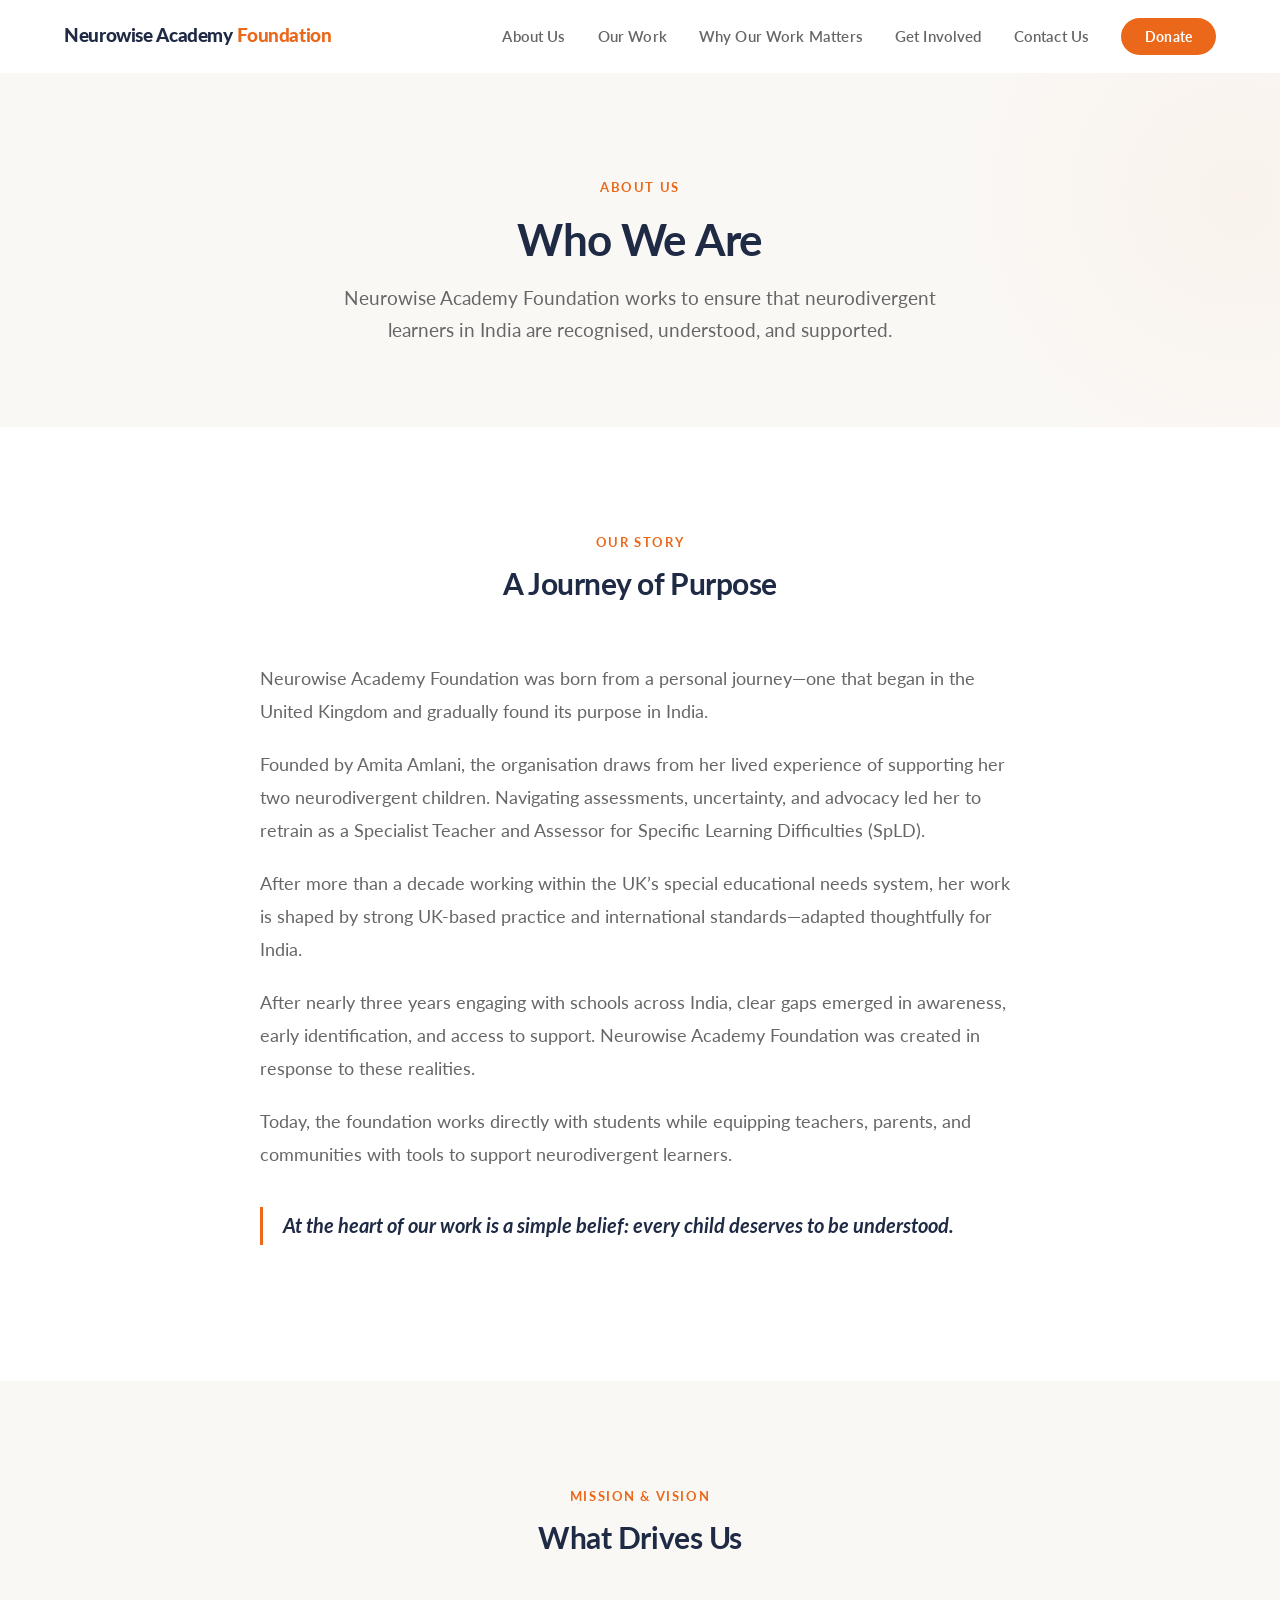
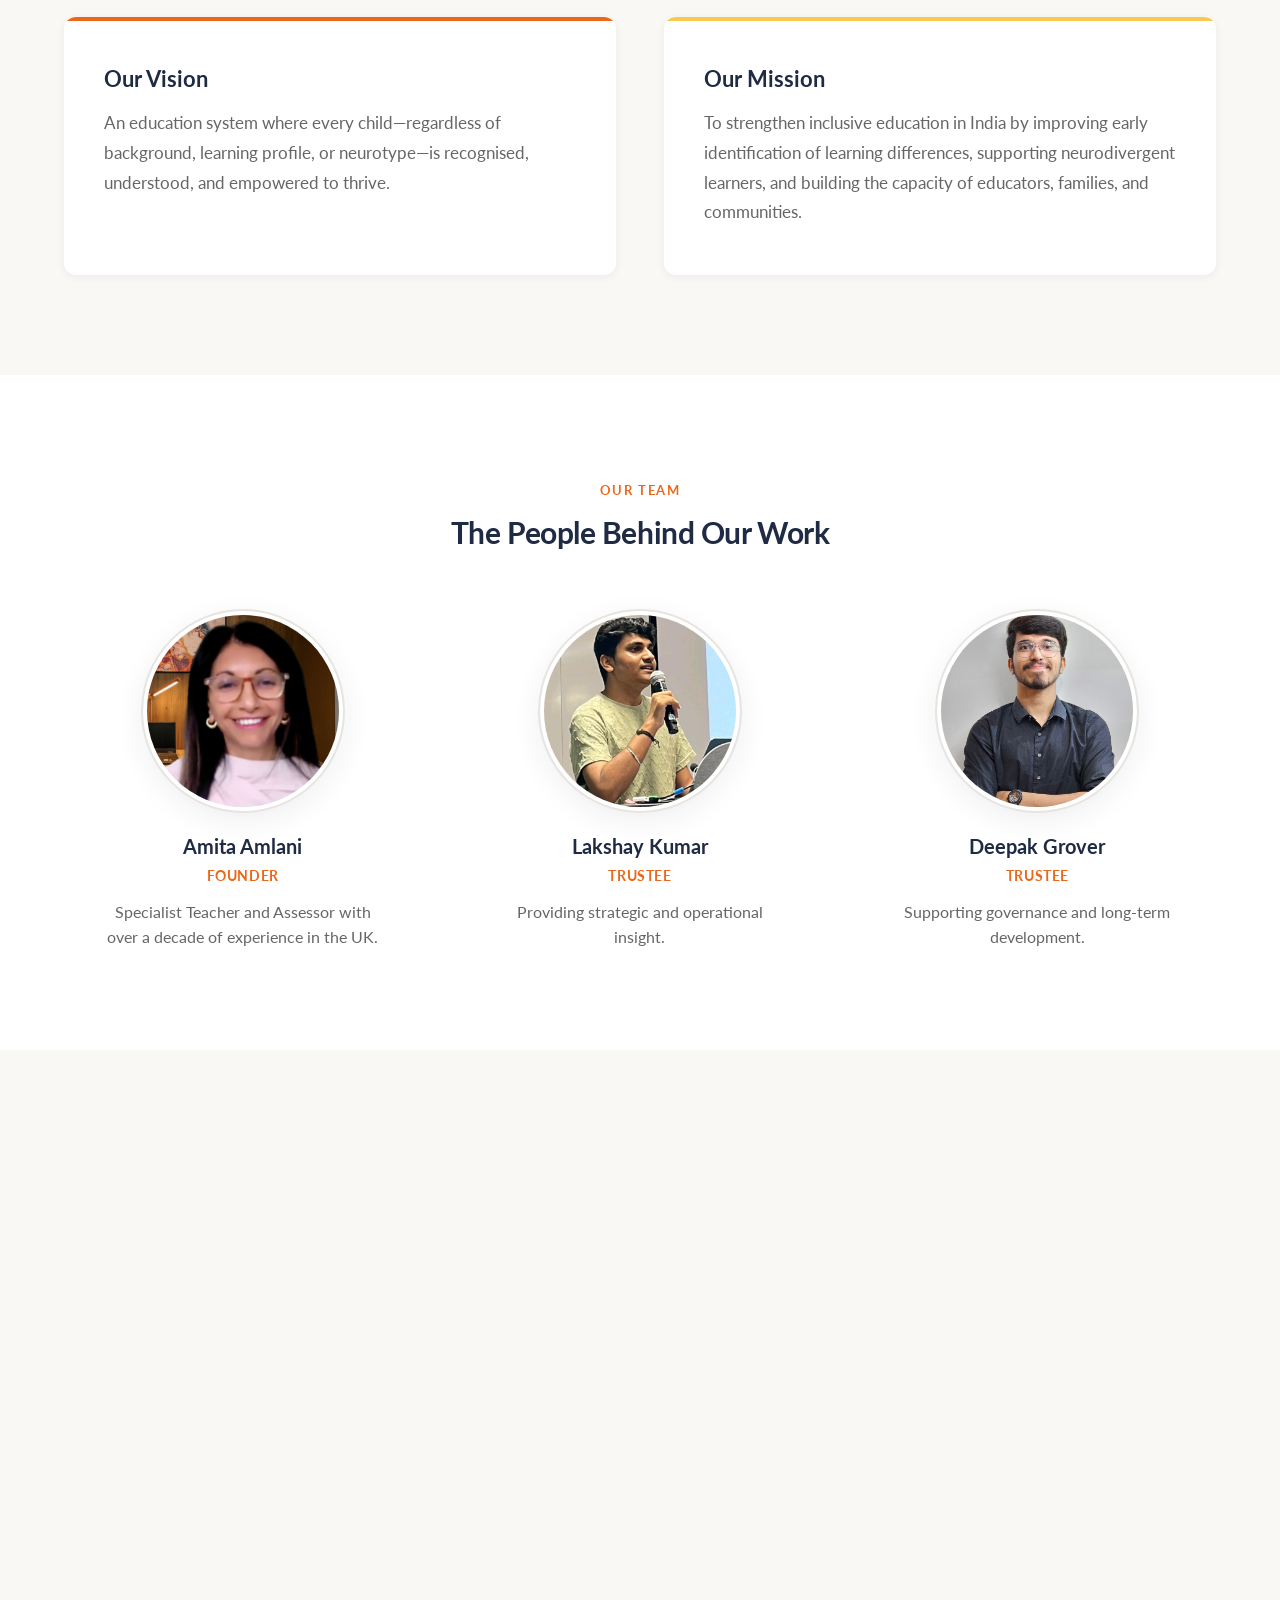
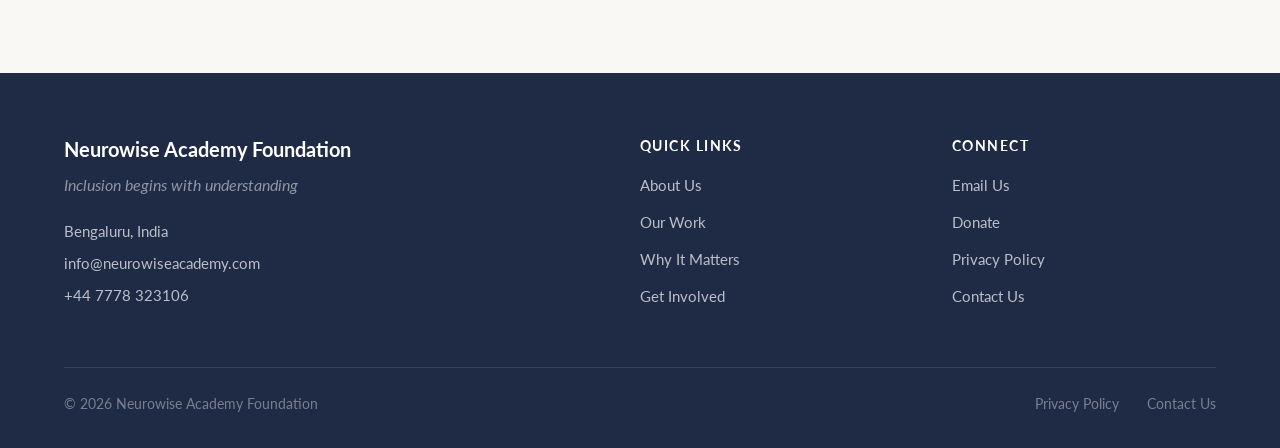
==== about.html @ 4b3bfa68 "Replace Next.js with plain HTML/CSS/JS website Complete rebuild with static HTML, responsive design," ====
<!DOCTYPE html>
<html lang="en">
<head>
  <meta charset="UTF-8">
  <meta name="viewport" content="width=device-width, initial-scale=1.0">
  <title>About Us — Neurowise Academy Foundation</title>
  <meta name="description" content="Learn about Neurowise Academy Foundation's story, mission, team, and governance. Supporting neurodivergent learners in India.">
  <link rel="preconnect" href="https://fonts.googleapis.com">
  <link rel="preconnect" href="https://fonts.gstatic.com" crossorigin>
  <link href="https://fonts.googleapis.com/css2?family=Lato:ital,wght@0,300;0,400;0,700;0,900;1,400&display=swap" rel="stylesheet">
  <link rel="stylesheet" href="styles.css">
</head>
<body>

  <!-- NAVIGATION -->
  <nav class="navbar">
    <div class="container">
      <a href="index.html" class="nav-logo">Neurowise Academy <span>Foundation</span></a>
      <ul class="nav-links">
        <li><a href="about.html">About Us</a></li>
        <li><a href="index.html#our-work">Our Work</a></li>
        <li><a href="index.html#why-matters">Why Our Work Matters</a></li>
        <li><a href="index.html#support">Get Involved</a></li>
        <li><a href="#footer">Contact Us</a></li>
        <li><a href="index.html#support" class="nav-donate">Donate</a></li>
      </ul>
      <button class="nav-toggle" aria-label="Toggle menu">
        <span></span>
        <span></span>
        <span></span>
      </button>
    </div>
  </nav>

  <!-- MOBILE MENU -->
  <div class="mobile-menu">
    <a href="about.html">About Us</a>
    <a href="index.html#our-work">Our Work</a>
    <a href="index.html#why-matters">Why Our Work Matters</a>
    <a href="index.html#support">Get Involved</a>
    <a href="#footer">Contact Us</a>
    <a href="index.html#support" class="nav-donate">Donate</a>
  </div>

  <!-- PAGE HERO -->
  <section class="page-hero">
    <div class="container">
      <span class="section-label">About Us</span>
      <h1>Who We Are</h1>
      <p>Neurowise Academy Foundation works to ensure that neurodivergent learners in India are recognised, understood, and supported.</p>
    </div>
  </section>

  <!-- OUR STORY -->
  <section class="our-story">
    <div class="container">
      <div class="section-header reveal">
        <span class="section-label">Our Story</span>
        <h2 class="section-title">A Journey of Purpose</h2>
      </div>
      <div class="story-content reveal">
        <p>Neurowise Academy Foundation was born from a personal journey&mdash;one that began in the United Kingdom and gradually found its purpose in India.</p>
        <p>Founded by Amita Amlani, the organisation draws from her lived experience of supporting her two neurodivergent children. Navigating assessments, uncertainty, and advocacy led her to retrain as a Specialist Teacher and Assessor for Specific Learning Difficulties (SpLD).</p>
        <p>After more than a decade working within the UK&rsquo;s special educational needs system, her work is shaped by strong UK-based practice and international standards&mdash;adapted thoughtfully for India.</p>
        <p>After nearly three years engaging with schools across India, clear gaps emerged in awareness, early identification, and access to support. Neurowise Academy Foundation was created in response to these realities.</p>
        <p>Today, the foundation works directly with students while equipping teachers, parents, and communities with tools to support neurodivergent learners.</p>
        <p class="story-highlight">At the heart of our work is a simple belief: every child deserves to be understood.</p>
      </div>
    </div>
  </section>

  <!-- MISSION & VISION -->
  <section class="mission-vision">
    <div class="container">
      <div class="section-header reveal">
        <span class="section-label">Mission &amp; Vision</span>
        <h2 class="section-title">What Drives Us</h2>
      </div>
      <div class="mv-grid">
        <div class="mv-card vision reveal">
          <h3>Our Vision</h3>
          <p>An education system where every child&mdash;regardless of background, learning profile, or neurotype&mdash;is recognised, understood, and empowered to thrive.</p>
        </div>
        <div class="mv-card mission reveal reveal-delay-1">
          <h3>Our Mission</h3>
          <p>To strengthen inclusive education in India by improving early identification of learning differences, supporting neurodivergent learners, and building the capacity of educators, families, and communities.</p>
        </div>
      </div>
    </div>
  </section>

  <!-- OUR TEAM -->
  <section class="team">
    <div class="container">
      <div class="section-header reveal">
        <span class="section-label">Our Team</span>
        <h2 class="section-title">The People Behind Our Work</h2>
      </div>
      <div class="team-grid">
        <div class="team-card reveal">
          <div class="team-photo">
            <img src="images/team-amita.jpg" alt="Amita Amlani">
          </div>
          <h3>Amita Amlani</h3>
          <div class="team-role">Founder</div>
          <p>Specialist Teacher and Assessor with over a decade of experience in the UK.</p>
        </div>
        <div class="team-card reveal reveal-delay-1">
          <div class="team-photo">
            <img src="images/team-lakshay.jpg" alt="Lakshay Kumar">
          </div>
          <h3>Lakshay Kumar</h3>
          <div class="team-role">Trustee</div>
          <p>Providing strategic and operational insight.</p>
        </div>
        <div class="team-card reveal reveal-delay-2">
          <div class="team-photo">
            <img src="images/team-deepak.jpg" alt="Deepak Grover">
          </div>
          <h3>Deepak Grover</h3>
          <div class="team-role">Trustee</div>
          <p>Supporting governance and long-term development.</p>
        </div>
      </div>
    </div>
  </section>

  <!-- GOVERNANCE -->
  <section class="governance">
    <div class="container">
      <div class="governance-content reveal">
        <span class="section-label">Governance</span>
        <h2 class="section-title">Transparency &amp; Accountability</h2>
        <p>Neurowise Academy Foundation is a registered charitable trust in Bengaluru, Karnataka, India. The foundation is governed by a board of trustees and is committed to transparency, accountability, and ethical practice.</p>
        <div class="compliance-list">
          <div class="compliance-tag">
            <svg xmlns="http://www.w3.org/2000/svg" fill="none" viewBox="0 0 24 24" stroke-width="2.5" stroke="currentColor"><path stroke-linecap="round" stroke-linejoin="round" d="M9 12.75L11.25 15 15 9.75M21 12a9 9 0 11-18 0 9 9 0 0118 0z"/></svg>
            DARPAN Registration
          </div>
          <div class="compliance-tag">
            <svg xmlns="http://www.w3.org/2000/svg" fill="none" viewBox="0 0 24 24" stroke-width="2.5" stroke="currentColor"><path stroke-linecap="round" stroke-linejoin="round" d="M9 12.75L11.25 15 15 9.75M21 12a9 9 0 11-18 0 9 9 0 0118 0z"/></svg>
            12A Certification
          </div>
          <div class="compliance-tag">
            <svg xmlns="http://www.w3.org/2000/svg" fill="none" viewBox="0 0 24 24" stroke-width="2.5" stroke="currentColor"><path stroke-linecap="round" stroke-linejoin="round" d="M9 12.75L11.25 15 15 9.75M21 12a9 9 0 11-18 0 9 9 0 0118 0z"/></svg>
            80G Certification
          </div>
          <div class="compliance-tag">
            <svg xmlns="http://www.w3.org/2000/svg" fill="none" viewBox="0 0 24 24" stroke-width="2.5" stroke="currentColor"><path stroke-linecap="round" stroke-linejoin="round" d="M9 12.75L11.25 15 15 9.75M21 12a9 9 0 11-18 0 9 9 0 0118 0z"/></svg>
            KYC with State Bank of India
          </div>
        </div>
        <p class="governance-note">Financial processes supported by SSB Limited.</p>
      </div>
    </div>
  </section>

  <!-- FOOTER -->
  <footer class="footer" id="footer">
    <div class="container">
      <div class="footer-grid">
        <div class="footer-brand">
          <h3>Neurowise Academy Foundation</h3>
          <p class="footer-tagline">Inclusion begins with understanding</p>
          <div class="footer-contact">
            <p>Bengaluru, India</p>
            <p><a href="mailto:info@neurowiseacademy.com">info@neurowiseacademy.com</a></p>
            <p><a href="tel:+447778323106">+44 7778 323106</a></p>
          </div>
        </div>
        <div>
          <h4 class="footer-heading">Quick Links</h4>
          <ul class="footer-links">
            <li><a href="about.html">About Us</a></li>
            <li><a href="index.html#our-work">Our Work</a></li>
            <li><a href="index.html#why-matters">Why It Matters</a></li>
            <li><a href="index.html#support">Get Involved</a></li>
          </ul>
        </div>
        <div>
          <h4 class="footer-heading">Connect</h4>
          <ul class="footer-links">
            <li><a href="mailto:info@neurowiseacademy.com">Email Us</a></li>
            <li><a href="index.html#support">Donate</a></li>
            <li><a href="#">Privacy Policy</a></li>
            <li><a href="#footer">Contact Us</a></li>
          </ul>
        </div>
      </div>
      <div class="footer-bottom">
        <span>&copy; 2026 Neurowise Academy Foundation</span>
        <div class="footer-legal">
          <a href="#">Privacy Policy</a>
          <a href="#footer">Contact Us</a>
        </div>
      </div>
    </div>
  </footer>

  <script src="script.js"></script>
</body>
</html>
---- styles.css ----
/* ===== RESET & BASE ===== */
*, *::before, *::after {
  margin: 0;
  padding: 0;
  box-sizing: border-box;
}

:root {
  --orange: #eb681a;
  --orange-hover: #d45a10;
  --gold: #f7c94e;
  --navy: #1f2a44;
  --text: #333333;
  --text-light: #666666;
  --bg: #ffffff;
  --bg-warm: #faf8f5;
  --bg-navy: #1f2a44;
  --border: #e8e4df;
  --shadow-sm: 0 2px 8px rgba(31, 42, 68, 0.06);
  --shadow-md: 0 8px 30px rgba(31, 42, 68, 0.08);
  --shadow-lg: 0 20px 60px rgba(31, 42, 68, 0.1);
  --radius: 12px;
  --radius-sm: 8px;
  --transition: 0.3s cubic-bezier(0.4, 0, 0.2, 1);
}

html {
  scroll-behavior: smooth;
  font-size: 17px;
}

body {
  font-family: 'Lato', sans-serif;
  color: var(--text);
  background: var(--bg);
  line-height: 1.7;
  overflow-x: hidden;
  -webkit-font-smoothing: antialiased;
}

img {
  max-width: 100%;
  height: auto;
  display: block;
}

a {
  color: inherit;
  text-decoration: none;
}

h1, h2, h3, h4 {
  line-height: 1.25;
  font-weight: 700;
  color: var(--navy);
}

h1 { font-size: 2.6rem; letter-spacing: -0.02em; }
h2 { font-size: 1.76rem; letter-spacing: -0.015em; }
h3 { font-size: 1.24rem; }

.container {
  max-width: 1200px;
  margin: 0 auto;
  padding: 0 24px;
}

/* ===== REVEAL ANIMATIONS ===== */
.reveal {
  opacity: 0;
  transform: translateY(32px);
  transition: opacity 0.7s cubic-bezier(0.4, 0, 0.2, 1), transform 0.7s cubic-bezier(0.4, 0, 0.2, 1);
}

.reveal.visible {
  opacity: 1;
  transform: translateY(0);
}

.reveal-delay-1 { transition-delay: 0.1s; }
.reveal-delay-2 { transition-delay: 0.2s; }
.reveal-delay-3 { transition-delay: 0.3s; }

/* ===== NAVIGATION ===== */
.navbar {
  position: fixed;
  top: 0;
  left: 0;
  right: 0;
  z-index: 1000;
  background: rgba(255, 255, 255, 0.95);
  backdrop-filter: blur(12px);
  -webkit-backdrop-filter: blur(12px);
  border-bottom: 1px solid transparent;
  transition: border-color var(--transition), box-shadow var(--transition);
}

.navbar.scrolled {
  border-bottom-color: var(--border);
  box-shadow: var(--shadow-sm);
}

.navbar .container {
  display: flex;
  align-items: center;
  justify-content: space-between;
  height: 72px;
}

.nav-logo {
  font-size: 1.1rem;
  font-weight: 900;
  color: var(--navy);
  letter-spacing: -0.02em;
  white-space: nowrap;
}

.nav-logo span {
  color: var(--orange);
}

.nav-links {
  display: flex;
  align-items: center;
  gap: 32px;
  list-style: none;
}

.nav-links a {
  font-size: 0.88rem;
  font-weight: 600;
  color: var(--text-light);
  transition: color var(--transition);
  position: relative;
  letter-spacing: 0.01em;
}

.nav-links a::after {
  content: '';
  position: absolute;
  bottom: -4px;
  left: 0;
  width: 0;
  height: 2px;
  background: var(--orange);
  transition: width var(--transition);
}

.nav-links a:hover {
  color: var(--navy);
}

.nav-links a:hover::after {
  width: 100%;
}

.nav-donate {
  background: var(--orange);
  color: #fff !important;
  padding: 10px 24px;
  border-radius: 50px;
  font-weight: 700 !important;
  font-size: 0.85rem !important;
  letter-spacing: 0.03em;
  transition: background var(--transition), transform var(--transition) !important;
}

.nav-donate:hover {
  background: var(--orange-hover);
  transform: translateY(-1px);
  color: #fff !important;
}

.nav-donate::after {
  display: none !important;
}

/* Mobile menu button */
.nav-toggle {
  display: none;
  background: none;
  border: none;
  cursor: pointer;
  padding: 8px;
  flex-direction: column;
  gap: 5px;
}

.nav-toggle span {
  display: block;
  width: 24px;
  height: 2px;
  background: var(--navy);
  border-radius: 2px;
  transition: transform var(--transition), opacity var(--transition);
}

.nav-toggle.active span:nth-child(1) {
  transform: rotate(45deg) translate(5px, 5px);
}

.nav-toggle.active span:nth-child(2) {
  opacity: 0;
}

.nav-toggle.active span:nth-child(3) {
  transform: rotate(-45deg) translate(5px, -5px);
}

/* ===== HERO SECTION ===== */
.hero {
  position: relative;
  height: 92vh;
  min-height: 560px;
  max-height: 900px;
  display: flex;
  align-items: center;
  overflow: hidden;
  margin-top: 72px;
}

.hero-bg {
  position: absolute;
  inset: 0;
  z-index: 0;
}

.hero-bg img {
  width: 100%;
  height: 100%;
  object-fit: cover;
}

.hero-overlay {
  position: absolute;
  inset: 0;
  background: linear-gradient(
    135deg,
    rgba(31, 42, 68, 0.72) 0%,
    rgba(31, 42, 68, 0.45) 50%,
    rgba(31, 42, 68, 0.25) 100%
  );
  z-index: 1;
}

.hero-content {
  position: relative;
  z-index: 2;
  max-width: 680px;
  padding-left: 24px;
}

.hero-content h1 {
  color: #fff;
  font-size: 3.2rem;
  line-height: 1.12;
  margin-bottom: 20px;
  letter-spacing: -0.03em;
}

.hero-content p {
  color: rgba(255, 255, 255, 0.9);
  font-size: 1.18rem;
  line-height: 1.65;
  max-width: 540px;
  margin-bottom: 32px;
}

.hero-cta {
  display: inline-flex;
  align-items: center;
  gap: 8px;
  background: var(--orange);
  color: #fff;
  padding: 14px 32px;
  border-radius: 50px;
  font-weight: 700;
  font-size: 0.95rem;
  letter-spacing: 0.02em;
  transition: background var(--transition), transform var(--transition);
}

.hero-cta:hover {
  background: var(--orange-hover);
  transform: translateY(-2px);
}

.hero-cta svg {
  width: 18px;
  height: 18px;
  transition: transform var(--transition);
}

.hero-cta:hover svg {
  transform: translateX(3px);
}

/* ===== PAGE HERO (About etc.) ===== */
.page-hero {
  margin-top: 72px;
  padding: 100px 0 80px;
  background: var(--bg-warm);
  text-align: center;
  position: relative;
  overflow: hidden;
}

.page-hero::before {
  content: '';
  position: absolute;
  top: -50%;
  right: -20%;
  width: 600px;
  height: 600px;
  border-radius: 50%;
  background: radial-gradient(circle, rgba(235, 104, 26, 0.04) 0%, transparent 70%);
  pointer-events: none;
}

.page-hero h1 {
  margin-bottom: 16px;
}

.page-hero p {
  max-width: 640px;
  margin: 0 auto;
  color: var(--text-light);
  font-size: 1.12rem;
  line-height: 1.7;
}

/* ===== SECTION STYLES ===== */
section {
  padding: 100px 0;
}

.section-label {
  display: inline-block;
  font-size: 0.78rem;
  font-weight: 700;
  letter-spacing: 0.12em;
  text-transform: uppercase;
  color: var(--orange);
  margin-bottom: 12px;
}

.section-title {
  margin-bottom: 20px;
}

.section-text {
  color: var(--text-light);
  font-size: 1.05rem;
  line-height: 1.8;
  max-width: 680px;
}

.section-text.centered {
  margin: 0 auto;
  text-align: center;
}

.section-header {
  text-align: center;
  margin-bottom: 60px;
}

/* ===== INTRO SECTION ===== */
.intro {
  background: var(--bg);
}

.intro .container {
  max-width: 800px;
  text-align: center;
}

.intro .section-text {
  max-width: 800px;
  margin: 0 auto;
  font-size: 1.08rem;
}

/* Decorative line */
.intro-line {
  width: 48px;
  height: 3px;
  background: var(--orange);
  border-radius: 2px;
  margin: 0 auto 32px;
}

/* ===== IMPACT STATS ===== */
.impact {
  background: var(--navy);
  padding: 80px 0;
  position: relative;
  overflow: hidden;
}

.impact::before {
  content: '';
  position: absolute;
  top: 0;
  left: 0;
  right: 0;
  bottom: 0;
  background: radial-gradient(ellipse at 20% 50%, rgba(235, 104, 26, 0.08) 0%, transparent 60%),
              radial-gradient(ellipse at 80% 50%, rgba(247, 201, 78, 0.06) 0%, transparent 60%);
  pointer-events: none;
}

.impact-grid {
  display: grid;
  grid-template-columns: repeat(3, 1fr);
  gap: 48px;
  text-align: center;
  position: relative;
  z-index: 1;
}

.impact-stat {
  padding: 20px;
}

.impact-number {
  font-size: 3.2rem;
  font-weight: 900;
  color: #fff;
  letter-spacing: -0.03em;
  margin-bottom: 8px;
  line-height: 1;
}

.impact-number .counter-suffix {
  color: var(--gold);
}

.impact-label {
  font-size: 0.95rem;
  color: rgba(255, 255, 255, 0.7);
  font-weight: 400;
  letter-spacing: 0.02em;
}

/* ===== ABOUT SECTION (split) ===== */
.about-split {
  background: var(--bg-warm);
}

.about-grid {
  display: grid;
  grid-template-columns: 1fr 1fr;
  gap: 64px;
  align-items: center;
}

.about-image {
  border-radius: var(--radius);
  overflow: hidden;
  box-shadow: var(--shadow-lg);
  position: relative;
}

.about-image img {
  width: 100%;
  height: 100%;
  object-fit: cover;
  aspect-ratio: 4/3;
}

.about-image::after {
  content: '';
  position: absolute;
  bottom: -8px;
  right: -8px;
  width: 100%;
  height: 100%;
  border: 2px solid var(--orange);
  border-radius: var(--radius);
  z-index: -1;
  opacity: 0.3;
}

.about-text .section-text {
  margin-bottom: 28px;
}

.btn-secondary {
  display: inline-flex;
  align-items: center;
  gap: 8px;
  color: var(--orange);
  font-weight: 700;
  font-size: 0.95rem;
  transition: gap var(--transition);
}

.btn-secondary:hover {
  gap: 12px;
}

.btn-secondary svg {
  width: 18px;
  height: 18px;
}

/* ===== OUR WORK CARDS ===== */
.our-work {
  background: var(--bg);
}

.work-grid {
  display: grid;
  grid-template-columns: repeat(3, 1fr);
  gap: 32px;
}

.work-card {
  border-radius: var(--radius);
  overflow: hidden;
  background: var(--bg);
  box-shadow: var(--shadow-sm);
  transition: transform var(--transition), box-shadow var(--transition);
}

.work-card:hover {
  transform: translateY(-6px);
  box-shadow: var(--shadow-lg);
}

.work-card-image {
  height: 240px;
  overflow: hidden;
}

.work-card-image img {
  width: 100%;
  height: 100%;
  object-fit: cover;
  transition: transform 0.5s cubic-bezier(0.4, 0, 0.2, 1);
}

.work-card:hover .work-card-image img {
  transform: scale(1.05);
}

.work-card-body {
  padding: 28px 24px;
}

.work-card-body h3 {
  margin-bottom: 10px;
  font-size: 1.15rem;
}

.work-card-body p {
  color: var(--text-light);
  font-size: 0.95rem;
  line-height: 1.65;
}

/* ===== WHY OUR WORK MATTERS ===== */
.why-matters {
  position: relative;
  overflow: hidden;
  padding: 0;
}

.why-matters-inner {
  display: grid;
  grid-template-columns: 1fr 1fr;
  min-height: 520px;
}

.why-matters-image {
  position: relative;
  overflow: hidden;
}

.why-matters-image img {
  width: 100%;
  height: 100%;
  object-fit: cover;
}

.why-matters-content {
  display: flex;
  flex-direction: column;
  justify-content: center;
  padding: 80px 64px;
  background: var(--bg-warm);
}

.why-matters-content .section-text {
  margin-bottom: 28px;
}

/* ===== COLLABORATORS ===== */
.collaborators {
  background: var(--bg);
  padding: 80px 0;
}

.collab-grid {
  display: flex;
  align-items: center;
  justify-content: center;
  gap: 48px;
  flex-wrap: wrap;
}

.collab-item {
  padding: 20px 36px;
  background: var(--bg-warm);
  border-radius: var(--radius-sm);
  border: 1px solid var(--border);
  font-size: 1rem;
  font-weight: 700;
  color: var(--navy);
  letter-spacing: -0.01em;
  transition: border-color var(--transition), box-shadow var(--transition);
}

.collab-item:hover {
  border-color: var(--orange);
  box-shadow: var(--shadow-sm);
}

/* ===== SUPPORT / DONATE ===== */
.support {
  background: var(--bg-warm);
  position: relative;
  overflow: hidden;
}

.support-grid {
  display: grid;
  grid-template-columns: 1fr 1fr;
  gap: 64px;
  align-items: center;
}

.support-image {
  border-radius: var(--radius);
  overflow: hidden;
  box-shadow: var(--shadow-lg);
}

.support-image img {
  width: 100%;
  aspect-ratio: 3/4;
  object-fit: cover;
}

.support-content h2 {
  margin-bottom: 8px;
}

.support-intro {
  color: var(--text-light);
  font-size: 1.08rem;
  margin-bottom: 32px;
  line-height: 1.7;
}

.donation-tiers {
  display: flex;
  flex-direction: column;
  gap: 12px;
  margin-bottom: 32px;
}

.tier {
  display: flex;
  align-items: center;
  justify-content: space-between;
  padding: 16px 20px;
  background: var(--bg);
  border-radius: var(--radius-sm);
  border: 1px solid var(--border);
  transition: border-color var(--transition), transform var(--transition);
}

.tier:hover {
  border-color: var(--orange);
  transform: translateX(4px);
}

.tier-amount {
  font-weight: 900;
  color: var(--navy);
  font-size: 1.05rem;
}

.tier-desc {
  color: var(--text-light);
  font-size: 0.9rem;
}

.support-tagline {
  font-style: italic;
  color: var(--text-light);
  margin-bottom: 28px;
  font-size: 1.02rem;
}

.btn-donate {
  display: inline-flex;
  align-items: center;
  gap: 8px;
  background: var(--orange);
  color: #fff;
  padding: 16px 40px;
  border-radius: 50px;
  font-weight: 700;
  font-size: 1rem;
  letter-spacing: 0.02em;
  border: none;
  cursor: pointer;
  transition: background var(--transition), transform var(--transition), box-shadow var(--transition);
}

.btn-donate:hover {
  background: var(--orange-hover);
  transform: translateY(-2px);
  box-shadow: 0 8px 24px rgba(235, 104, 26, 0.3);
}

/* ===== FOOTER ===== */
.footer {
  background: var(--navy);
  padding: 64px 0 32px;
  color: rgba(255, 255, 255, 0.7);
}

.footer-grid {
  display: grid;
  grid-template-columns: 2fr 1fr 1fr;
  gap: 48px;
  margin-bottom: 48px;
}

.footer-brand h3 {
  color: #fff;
  font-size: 1.2rem;
  margin-bottom: 8px;
}

.footer-tagline {
  font-style: italic;
  font-size: 0.95rem;
  margin-bottom: 20px;
  color: rgba(255, 255, 255, 0.5);
}

.footer-contact p {
  font-size: 0.9rem;
  margin-bottom: 6px;
}

.footer-contact a {
  transition: color var(--transition);
}

.footer-contact a:hover {
  color: var(--gold);
}

.footer-heading {
  color: #fff;
  font-size: 0.85rem;
  font-weight: 700;
  text-transform: uppercase;
  letter-spacing: 0.1em;
  margin-bottom: 16px;
}

.footer-links {
  list-style: none;
}

.footer-links li {
  margin-bottom: 8px;
}

.footer-links a {
  font-size: 0.9rem;
  transition: color var(--transition);
}

.footer-links a:hover {
  color: var(--gold);
}

.footer-bottom {
  border-top: 1px solid rgba(255, 255, 255, 0.1);
  padding-top: 24px;
  display: flex;
  justify-content: space-between;
  align-items: center;
  font-size: 0.82rem;
  color: rgba(255, 255, 255, 0.4);
}

.footer-legal a {
  margin-left: 24px;
  transition: color var(--transition);
}

.footer-legal a:hover {
  color: var(--gold);
}

/* ===== ABOUT PAGE: OUR STORY ===== */
.our-story {
  background: var(--bg);
}

.story-content {
  max-width: 760px;
  margin: 0 auto;
}

.story-content p {
  color: var(--text-light);
  font-size: 1.05rem;
  line-height: 1.85;
  margin-bottom: 20px;
}

.story-content .story-highlight {
  font-size: 1.18rem;
  font-weight: 700;
  color: var(--navy);
  font-style: italic;
  border-left: 3px solid var(--orange);
  padding-left: 20px;
  margin: 36px 0;
}

/* ===== MISSION & VISION ===== */
.mission-vision {
  background: var(--bg-warm);
}

.mv-grid {
  display: grid;
  grid-template-columns: 1fr 1fr;
  gap: 48px;
}

.mv-card {
  padding: 48px 40px;
  background: var(--bg);
  border-radius: var(--radius);
  box-shadow: var(--shadow-sm);
  position: relative;
  overflow: hidden;
}

.mv-card::before {
  content: '';
  position: absolute;
  top: 0;
  left: 0;
  right: 0;
  height: 4px;
}

.mv-card.vision::before {
  background: var(--orange);
}

.mv-card.mission::before {
  background: var(--gold);
}

.mv-card h3 {
  margin-bottom: 16px;
  font-size: 1.3rem;
}

.mv-card p {
  color: var(--text-light);
  font-size: 1rem;
  line-height: 1.75;
}

/* ===== TEAM ===== */
.team {
  background: var(--bg);
}

.team-grid {
  display: grid;
  grid-template-columns: repeat(3, 1fr);
  gap: 40px;
}

.team-card {
  text-align: center;
}

.team-photo {
  width: 200px;
  height: 200px;
  border-radius: 50%;
  overflow: hidden;
  margin: 0 auto 24px;
  box-shadow: var(--shadow-md);
  border: 4px solid var(--bg);
  outline: 2px solid var(--border);
  transition: outline-color var(--transition);
}

.team-card:hover .team-photo {
  outline-color: var(--orange);
}

.team-photo img {
  width: 100%;
  height: 100%;
  object-fit: cover;
}

.team-card h3 {
  margin-bottom: 4px;
  font-size: 1.15rem;
}

.team-role {
  color: var(--orange);
  font-weight: 700;
  font-size: 0.85rem;
  letter-spacing: 0.04em;
  text-transform: uppercase;
  margin-bottom: 12px;
}

.team-card p:last-child {
  color: var(--text-light);
  font-size: 0.92rem;
  max-width: 280px;
  margin: 0 auto;
  line-height: 1.6;
}

/* ===== GOVERNANCE ===== */
.governance {
  background: var(--bg-warm);
}

.governance-content {
  max-width: 760px;
  margin: 0 auto;
  text-align: center;
}

.governance-content > p {
  color: var(--text-light);
  font-size: 1.05rem;
  line-height: 1.8;
  margin-bottom: 32px;
}

.compliance-list {
  display: flex;
  flex-wrap: wrap;
  justify-content: center;
  gap: 16px;
  margin-bottom: 24px;
}

.compliance-tag {
  display: inline-flex;
  align-items: center;
  gap: 6px;
  padding: 10px 20px;
  background: var(--bg);
  border-radius: 50px;
  font-size: 0.88rem;
  font-weight: 600;
  color: var(--navy);
  border: 1px solid var(--border);
}

.compliance-tag svg {
  width: 16px;
  height: 16px;
  color: var(--orange);
}

.governance-note {
  color: var(--text-light);
  font-size: 0.92rem;
  font-style: italic;
}

/* ===== MOBILE NAV OVERLAY ===== */
.mobile-menu {
  display: none;
  position: fixed;
  inset: 0;
  top: 72px;
  background: rgba(255, 255, 255, 0.98);
  backdrop-filter: blur(16px);
  -webkit-backdrop-filter: blur(16px);
  z-index: 999;
  flex-direction: column;
  align-items: center;
  justify-content: center;
  gap: 28px;
  opacity: 0;
  pointer-events: none;
  transition: opacity 0.3s ease;
}

.mobile-menu.open {
  opacity: 1;
  pointer-events: all;
}

.mobile-menu a {
  font-size: 1.2rem;
  font-weight: 600;
  color: var(--navy);
  transition: color var(--transition);
}

.mobile-menu a:hover {
  color: var(--orange);
}

.mobile-menu .nav-donate {
  margin-top: 8px;
  padding: 14px 36px;
  font-size: 1rem !important;
}

/* ===== RESPONSIVE ===== */

/* Tablet */
@media (max-width: 1024px) {
  h1 { font-size: 2.2rem; }
  h2 { font-size: 1.5rem; }

  section { padding: 80px 0; }

  .nav-links { gap: 20px; }
  .nav-links a { font-size: 0.82rem; }

  .hero-content h1 { font-size: 2.6rem; }

  .about-grid,
  .support-grid {
    gap: 40px;
  }

  .work-grid {
    gap: 24px;
  }

  .work-card-image { height: 200px; }

  .why-matters-content { padding: 60px 40px; }

  .footer-grid { gap: 32px; }

  .mv-grid { gap: 32px; }
  .mv-card { padding: 36px 28px; }

  .team-photo { width: 170px; height: 170px; }
}

/* Tablet small */
@media (max-width: 880px) {
  .nav-links { display: none; }
  .nav-toggle { display: flex; }
  .mobile-menu { display: flex; }

  .hero { height: 75vh; min-height: 480px; }
  .hero-content h1 { font-size: 2.2rem; }
  .hero-content p { font-size: 1.05rem; }

  .about-grid {
    grid-template-columns: 1fr;
    gap: 32px;
  }

  .about-image { max-width: 500px; }

  .work-grid {
    grid-template-columns: 1fr 1fr;
  }

  .why-matters-inner {
    grid-template-columns: 1fr;
  }

  .why-matters-image { max-height: 360px; }
  .why-matters-content { padding: 48px 24px; }

  .support-grid {
    grid-template-columns: 1fr;
    gap: 40px;
  }

  .support-image { max-width: 400px; order: -1; }

  .footer-grid {
    grid-template-columns: 1fr 1fr;
  }

  .mv-grid {
    grid-template-columns: 1fr;
  }

  .team-grid {
    grid-template-columns: repeat(3, 1fr);
    gap: 24px;
  }
}

/* Mobile */
@media (max-width: 600px) {
  html { font-size: 16px; }

  h1 { font-size: 1.85rem; }
  h2 { font-size: 1.35rem; }
  h3 { font-size: 1.1rem; }

  section { padding: 60px 0; }

  .container { padding: 0 16px; }

  .navbar .container { height: 60px; }
  .hero { margin-top: 60px; height: 70vh; min-height: 420px; }
  .page-hero { margin-top: 60px; padding: 72px 0 56px; }
  .mobile-menu { top: 60px; }

  .nav-logo { font-size: 0.95rem; }

  .hero-content h1 { font-size: 1.9rem; }
  .hero-content p { font-size: 0.98rem; }

  .impact { padding: 60px 0; }
  .impact-grid {
    grid-template-columns: 1fr;
    gap: 32px;
  }

  .impact-number { font-size: 2.6rem; }

  .work-grid {
    grid-template-columns: 1fr;
    max-width: 440px;
    margin: 0 auto;
  }

  .collab-grid {
    flex-direction: column;
    gap: 16px;
  }

  .collab-item { width: 100%; text-align: center; }

  .tier {
    flex-direction: column;
    align-items: flex-start;
    gap: 4px;
  }

  .footer-grid {
    grid-template-columns: 1fr;
    gap: 32px;
  }

  .footer-bottom {
    flex-direction: column;
    gap: 12px;
    text-align: center;
  }

  .footer-legal a { margin-left: 0; margin-right: 16px; }

  .team-grid {
    grid-template-columns: 1fr;
    gap: 40px;
  }

  .team-photo { width: 160px; height: 160px; }

  .compliance-list {
    flex-direction: column;
    align-items: center;
  }

  .page-hero h1 { font-size: 1.8rem; }
}
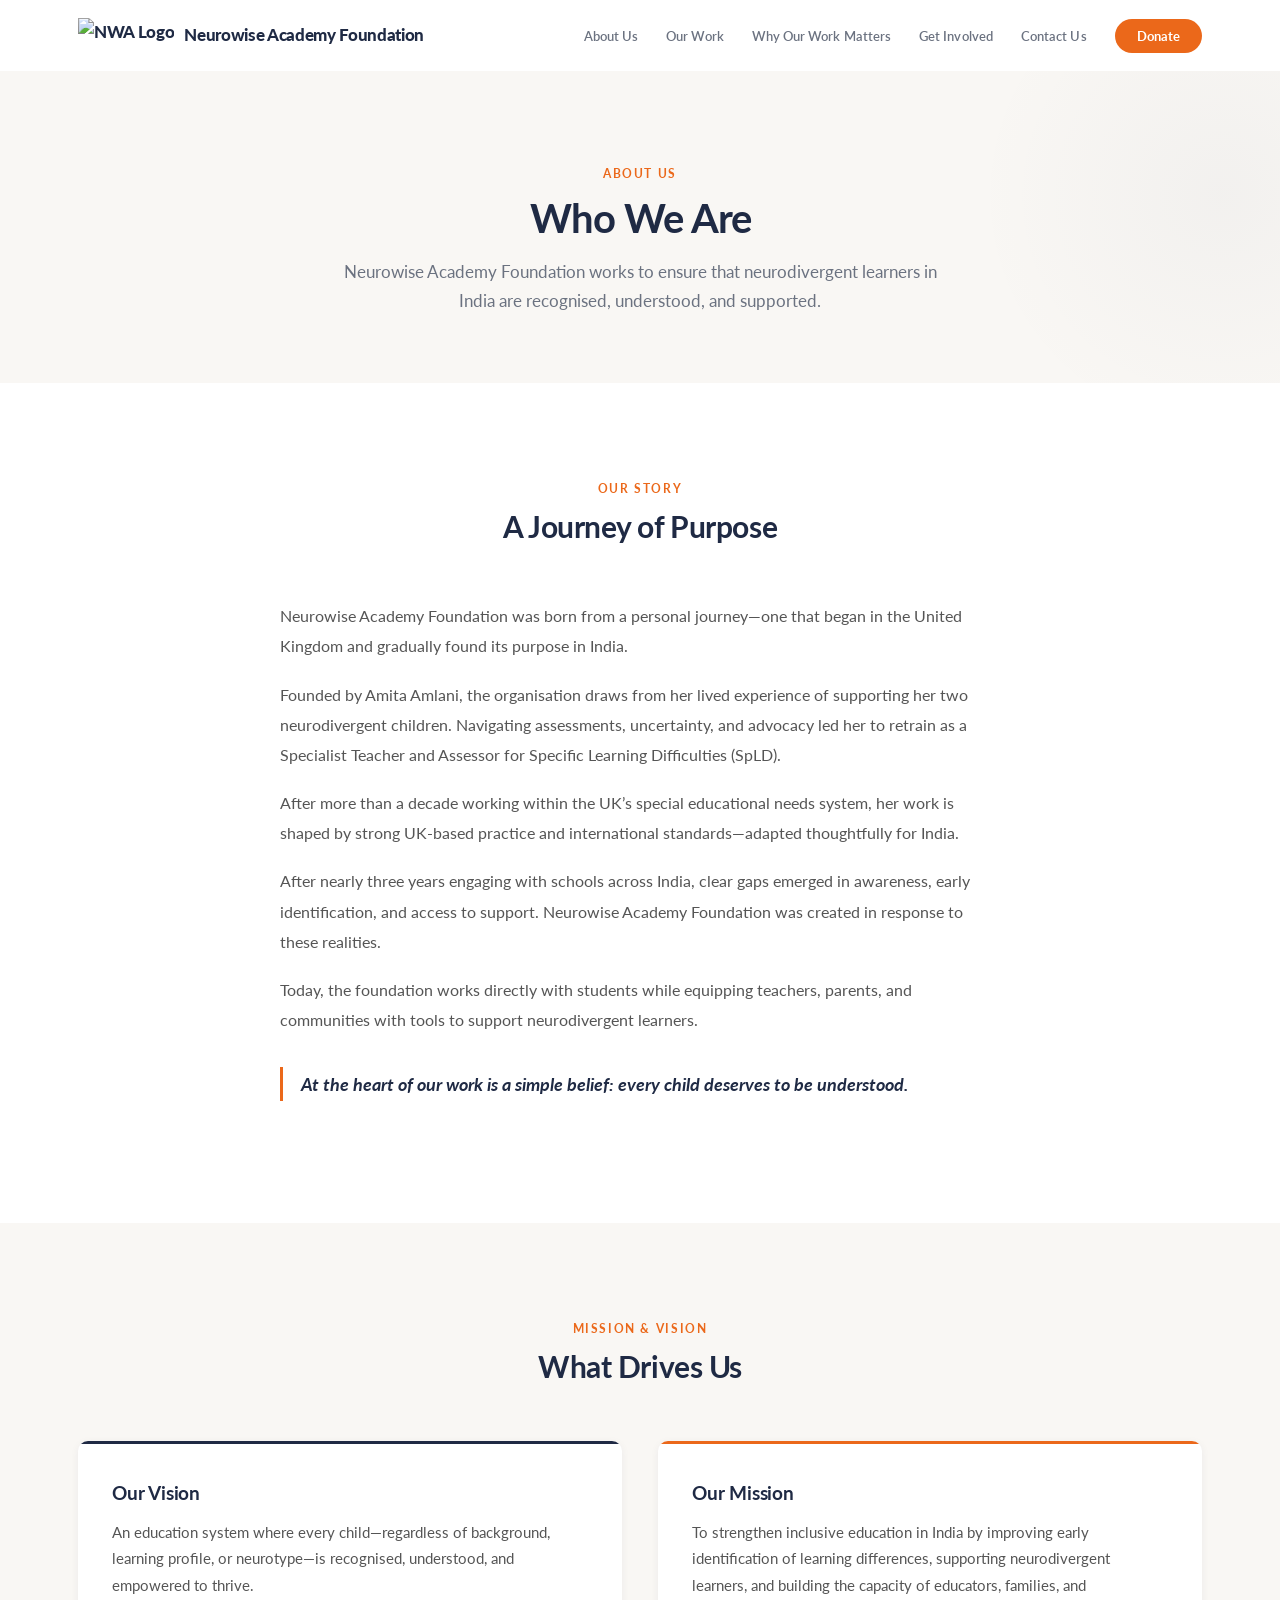
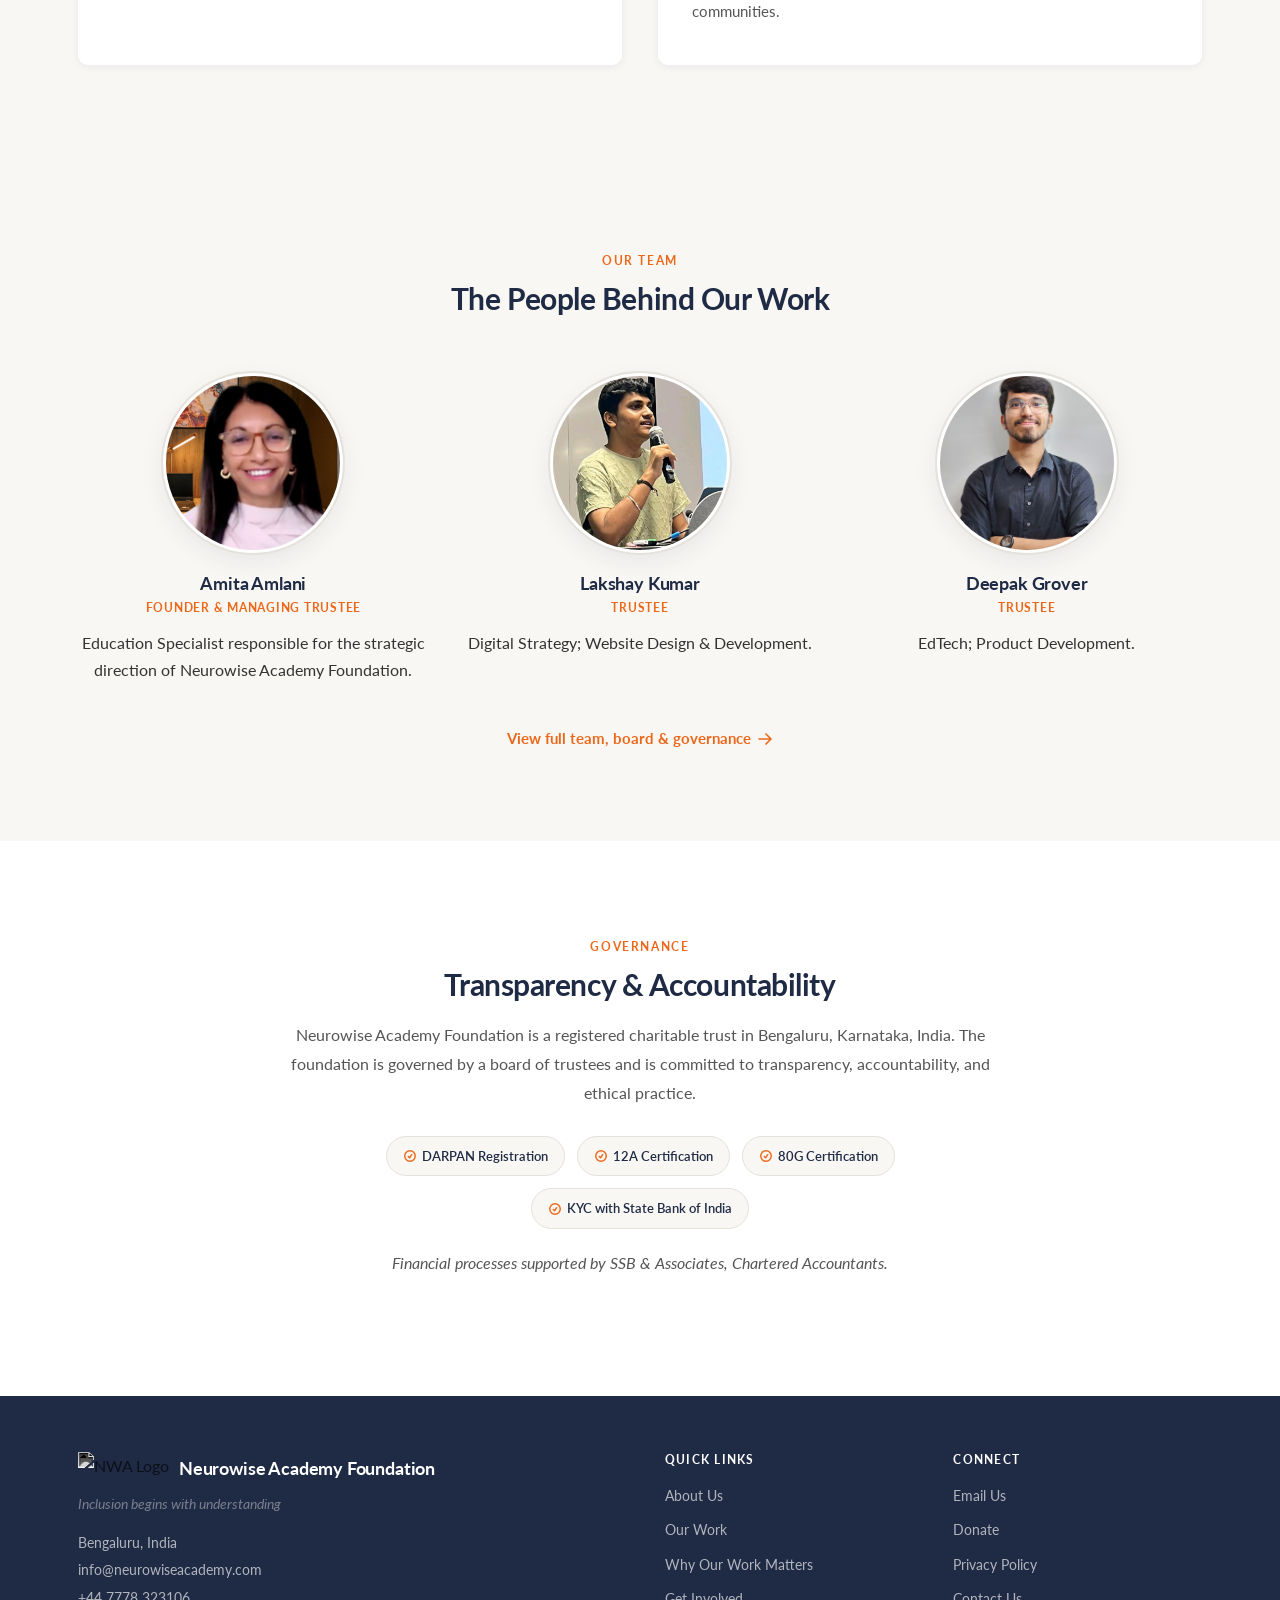
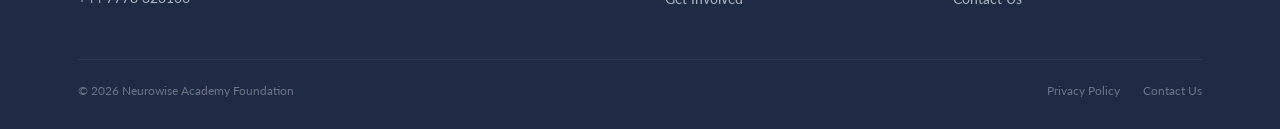
==== commit 8fe4e13f: "Add dedicated pages for all navbar links, fix About Us CSS, and add Team & Governance page - Fix CSS" ====
--- a/about.html
+++ b/about.html
@@ -14,15 +14,18 @@
 
   <!-- NAVIGATION -->
   <nav class="navbar">
-    <div class="container">
-      <a href="index.html" class="nav-logo">Neurowise Academy <span>Foundation</span></a>
+    <div class="container nav-inner">
+      <a href="index.html" class="nav-logo">
+        <img src="images/blue_logo_logo.png" alt="NWA Logo" class="nav-logo-img">
+        Neurowise Academy Foundation
+      </a>
       <ul class="nav-links">
         <li><a href="about.html">About Us</a></li>
-        <li><a href="index.html#our-work">Our Work</a></li>
-        <li><a href="index.html#why-matters">Why Our Work Matters</a></li>
-        <li><a href="index.html#support">Get Involved</a></li>
-        <li><a href="#footer">Contact Us</a></li>
-        <li><a href="index.html#support" class="nav-donate">Donate</a></li>
+        <li><a href="our-work.html">Our Work</a></li>
+        <li><a href="why-matters.html">Why Our Work Matters</a></li>
+        <li><a href="get-involved.html">Get Involved</a></li>
+        <li><a href="contact.html">Contact Us</a></li>
+        <li><a href="donate.html" class="nav-cta">Donate</a></li>
       </ul>
       <button class="nav-toggle" aria-label="Toggle menu">
         <span></span>
@@ -35,11 +38,11 @@
   <!-- MOBILE MENU -->
   <div class="mobile-menu">
     <a href="about.html">About Us</a>
-    <a href="index.html#our-work">Our Work</a>
-    <a href="index.html#why-matters">Why Our Work Matters</a>
-    <a href="index.html#support">Get Involved</a>
-    <a href="#footer">Contact Us</a>
-    <a href="index.html#support" class="nav-donate">Donate</a>
+    <a href="our-work.html">Our Work</a>
+    <a href="why-matters.html">Why Our Work Matters</a>
+    <a href="get-involved.html">Get Involved</a>
+    <a href="contact.html">Contact Us</a>
+    <a href="donate.html" class="nav-cta">Donate</a>
   </div>
 
   <!-- PAGE HERO -->
@@ -102,8 +105,8 @@
             <img src="images/team-amita.jpg" alt="Amita Amlani">
           </div>
           <h3>Amita Amlani</h3>
-          <div class="team-role">Founder</div>
-          <p>Specialist Teacher and Assessor with over a decade of experience in the UK.</p>
+          <div class="team-role">Founder &amp; Managing Trustee</div>
+          <p>Education Specialist responsible for the strategic direction of Neurowise Academy Foundation.</p>
         </div>
         <div class="team-card reveal reveal-delay-1">
           <div class="team-photo">
@@ -111,7 +114,7 @@
           </div>
           <h3>Lakshay Kumar</h3>
           <div class="team-role">Trustee</div>
-          <p>Providing strategic and operational insight.</p>
+          <p>Digital Strategy; Website Design &amp; Development.</p>
         </div>
         <div class="team-card reveal reveal-delay-2">
           <div class="team-photo">
@@ -119,8 +122,14 @@
           </div>
           <h3>Deepak Grover</h3>
           <div class="team-role">Trustee</div>
-          <p>Supporting governance and long-term development.</p>
-        </div>
+          <p>EdTech; Product Development.</p>
+        </div>
+      </div>
+      <div class="section-header reveal" style="margin-top: 40px; margin-bottom: 0;">
+        <a href="team-governance.html" class="link-arrow">
+          View full team, board &amp; governance
+          <svg xmlns="http://www.w3.org/2000/svg" fill="none" viewBox="0 0 24 24" stroke-width="2.5" stroke="currentColor"><path stroke-linecap="round" stroke-linejoin="round" d="M13.5 4.5L21 12m0 0l-7.5 7.5M21 12H3"/></svg>
+        </a>
       </div>
     </div>
   </section>
@@ -150,7 +159,7 @@
             KYC with State Bank of India
           </div>
         </div>
-        <p class="governance-note">Financial processes supported by SSB Limited.</p>
+        <p class="governance-note">Financial processes supported by SSB &amp; Associates, Chartered Accountants.</p>
       </div>
     </div>
   </section>
@@ -160,7 +169,10 @@
     <div class="container">
       <div class="footer-grid">
         <div class="footer-brand">
-          <h3>Neurowise Academy Foundation</h3>
+          <div class="footer-logo-row">
+            <img src="images/blue_logo_logo.png" alt="NWA Logo" class="footer-logo-img">
+            <h3>Neurowise Academy Foundation</h3>
+          </div>
           <p class="footer-tagline">Inclusion begins with understanding</p>
           <div class="footer-contact">
             <p>Bengaluru, India</p>
@@ -172,18 +184,18 @@
           <h4 class="footer-heading">Quick Links</h4>
           <ul class="footer-links">
             <li><a href="about.html">About Us</a></li>
-            <li><a href="index.html#our-work">Our Work</a></li>
-            <li><a href="index.html#why-matters">Why It Matters</a></li>
-            <li><a href="index.html#support">Get Involved</a></li>
+            <li><a href="our-work.html">Our Work</a></li>
+            <li><a href="why-matters.html">Why Our Work Matters</a></li>
+            <li><a href="get-involved.html">Get Involved</a></li>
           </ul>
         </div>
         <div>
           <h4 class="footer-heading">Connect</h4>
           <ul class="footer-links">
             <li><a href="mailto:info@neurowiseacademy.com">Email Us</a></li>
-            <li><a href="index.html#support">Donate</a></li>
+            <li><a href="donate.html">Donate</a></li>
             <li><a href="#">Privacy Policy</a></li>
-            <li><a href="#footer">Contact Us</a></li>
+            <li><a href="contact.html">Contact Us</a></li>
           </ul>
         </div>
       </div>
--- a/styles.css
+++ b/styles.css
@@ -1,1200 +1,1548 @@
-/* ===== RESET & BASE ===== */
-*, *::before, *::after {
-  margin: 0;
-  padding: 0;
-  box-sizing: border-box;
-}
+/* ===== RESET & VARIABLES ===== */
+*, *::before, *::after { margin: 0; padding: 0; box-sizing: border-box; }
 
 :root {
+  --navy: #1f2a44;
+  --navy-light: #2a3754;
   --orange: #eb681a;
   --orange-hover: #d45a10;
   --gold: #f7c94e;
-  --navy: #1f2a44;
   --text: #333333;
-  --text-light: #666666;
+  --text-mid: #555555;
+  --text-light: #6b7280;
   --bg: #ffffff;
-  --bg-warm: #faf8f5;
-  --bg-navy: #1f2a44;
-  --border: #e8e4df;
-  --shadow-sm: 0 2px 8px rgba(31, 42, 68, 0.06);
-  --shadow-md: 0 8px 30px rgba(31, 42, 68, 0.08);
-  --shadow-lg: 0 20px 60px rgba(31, 42, 68, 0.1);
-  --radius: 12px;
-  --radius-sm: 8px;
-  --transition: 0.3s cubic-bezier(0.4, 0, 0.2, 1);
-}
-
-html {
-  scroll-behavior: smooth;
-  font-size: 17px;
-}
+  --bg-warm: #f9f7f4;
+  --bg-light: #f4f1ec;
+  --border: #e5e1db;
+  --border-light: #eee;
+  --shadow-xs: 0 1px 3px rgba(31,42,68,0.04);
+  --shadow-sm: 0 2px 8px rgba(31,42,68,0.06);
+  --shadow-md: 0 8px 24px rgba(31,42,68,0.08);
+  --shadow-lg: 0 16px 48px rgba(31,42,68,0.10);
+  --radius: 10px;
+  --radius-sm: 6px;
+  --ease: cubic-bezier(0.4, 0, 0.2, 1);
+}
+
+html { scroll-behavior: smooth; font-size: 16px; }
 
 body {
   font-family: 'Lato', sans-serif;
   color: var(--text);
   background: var(--bg);
-  line-height: 1.7;
+  line-height: 1.72;
   overflow-x: hidden;
   -webkit-font-smoothing: antialiased;
-}
-
-img {
-  max-width: 100%;
-  height: auto;
-  display: block;
-}
-
-a {
-  color: inherit;
-  text-decoration: none;
-}
-
-h1, h2, h3, h4 {
-  line-height: 1.25;
+  -moz-osx-font-smoothing: grayscale;
+}
+
+img { max-width: 100%; height: auto; display: block; }
+a { color: inherit; text-decoration: none; }
+strong { font-weight: 700; }
+
+h1, h2, h3, h4, h5 {
+  line-height: 1.22;
   font-weight: 700;
   color: var(--navy);
 }
 
-h1 { font-size: 2.6rem; letter-spacing: -0.02em; }
-h2 { font-size: 1.76rem; letter-spacing: -0.015em; }
-h3 { font-size: 1.24rem; }
+h1 { font-size: 2.75rem; letter-spacing: -0.025em; }
+h2 { font-size: 1.85rem; letter-spacing: -0.015em; }
+h3 { font-size: 1.25rem; letter-spacing: -0.01em; }
+h4 { font-size: 1.05rem; }
 
 .container {
-  max-width: 1200px;
+  max-width: 1180px;
   margin: 0 auto;
-  padding: 0 24px;
-}
-
-/* ===== REVEAL ANIMATIONS ===== */
+  padding: 0 28px;
+}
+
+/* ===== SCROLL REVEAL ===== */
 .reveal {
   opacity: 0;
-  transform: translateY(32px);
-  transition: opacity 0.7s cubic-bezier(0.4, 0, 0.2, 1), transform 0.7s cubic-bezier(0.4, 0, 0.2, 1);
-}
-
-.reveal.visible {
-  opacity: 1;
-  transform: translateY(0);
-}
-
-.reveal-delay-1 { transition-delay: 0.1s; }
-.reveal-delay-2 { transition-delay: 0.2s; }
-.reveal-delay-3 { transition-delay: 0.3s; }
-
-/* ===== NAVIGATION ===== */
+  transform: translateY(28px);
+  transition: opacity 0.65s var(--ease), transform 0.65s var(--ease);
+}
+.reveal.visible { opacity: 1; transform: none; }
+.reveal-d1 { transition-delay: 0.1s; }
+.reveal-d2 { transition-delay: 0.2s; }
+.reveal-d3 { transition-delay: 0.3s; }
+.reveal-d4 { transition-delay: 0.4s; }
+
+/* ===== NAVBAR ===== */
 .navbar {
   position: fixed;
-  top: 0;
-  left: 0;
-  right: 0;
+  top: 0; left: 0; right: 0;
   z-index: 1000;
-  background: rgba(255, 255, 255, 0.95);
-  backdrop-filter: blur(12px);
-  -webkit-backdrop-filter: blur(12px);
+  background: #fff;
   border-bottom: 1px solid transparent;
-  transition: border-color var(--transition), box-shadow var(--transition);
-}
-
+  transition: border-color 0.3s var(--ease), box-shadow 0.3s var(--ease);
+}
 .navbar.scrolled {
   border-bottom-color: var(--border);
-  box-shadow: var(--shadow-sm);
-}
-
-.navbar .container {
+  box-shadow: var(--shadow-xs);
+}
+
+.nav-inner {
   display: flex;
   align-items: center;
   justify-content: space-between;
-  height: 72px;
+  height: 70px;
 }
 
 .nav-logo {
-  font-size: 1.1rem;
+  display: flex;
+  align-items: center;
+  gap: 10px;
+  font-size: 1.05rem;
   font-weight: 900;
   color: var(--navy);
   letter-spacing: -0.02em;
   white-space: nowrap;
 }
-
-.nav-logo span {
-  color: var(--orange);
-}
+.nav-logo-img { height: 34px; width: auto; }
 
 .nav-links {
   display: flex;
   align-items: center;
-  gap: 32px;
+  gap: 28px;
   list-style: none;
 }
-
 .nav-links a {
-  font-size: 0.88rem;
+  font-size: 0.84rem;
   font-weight: 600;
   color: var(--text-light);
-  transition: color var(--transition);
+  letter-spacing: 0.005em;
   position: relative;
-  letter-spacing: 0.01em;
-}
-
+  transition: color 0.25s var(--ease);
+}
 .nav-links a::after {
   content: '';
   position: absolute;
-  bottom: -4px;
-  left: 0;
-  width: 0;
-  height: 2px;
-  background: var(--orange);
-  transition: width var(--transition);
-}
-
-.nav-links a:hover {
-  color: var(--navy);
-}
-
-.nav-links a:hover::after {
-  width: 100%;
-}
-
-.nav-donate {
-  background: var(--orange);
+  bottom: -3px; left: 0;
+  width: 0; height: 2px;
+  background: var(--navy);
+  transition: width 0.25s var(--ease);
+}
+.nav-links a:hover { color: var(--navy); }
+.nav-links a:hover::after { width: 100%; }
+
+.nav-cta {
+  background: var(--orange) !important;
   color: #fff !important;
-  padding: 10px 24px;
+  padding: 9px 22px;
   border-radius: 50px;
   font-weight: 700 !important;
-  font-size: 0.85rem !important;
+  font-size: 0.82rem !important;
   letter-spacing: 0.03em;
-  transition: background var(--transition), transform var(--transition) !important;
-}
-
-.nav-donate:hover {
-  background: var(--orange-hover);
+  transition: background 0.25s var(--ease), transform 0.25s var(--ease) !important;
+}
+.nav-cta:hover {
+  background: var(--orange-hover) !important;
   transform: translateY(-1px);
-  color: #fff !important;
-}
-
-.nav-donate::after {
-  display: none !important;
-}
-
-/* Mobile menu button */
+}
+.nav-cta::after { display: none !important; }
+
 .nav-toggle {
   display: none;
-  background: none;
-  border: none;
-  cursor: pointer;
-  padding: 8px;
+  background: none; border: none;
+  cursor: pointer; padding: 8px;
+  flex-direction: column; gap: 5px;
+}
+.nav-toggle span {
+  display: block; width: 22px; height: 2px;
+  background: var(--navy); border-radius: 2px;
+  transition: transform 0.3s var(--ease), opacity 0.3s var(--ease);
+}
+.nav-toggle.active span:nth-child(1) { transform: rotate(45deg) translate(5px,5px); }
+.nav-toggle.active span:nth-child(2) { opacity: 0; }
+.nav-toggle.active span:nth-child(3) { transform: rotate(-45deg) translate(5px,-5px); }
+
+/* Mobile overlay */
+.mobile-menu {
+  display: none;
+  position: fixed; inset: 0; top: 70px;
+  background: #fff;
+  z-index: 999;
   flex-direction: column;
-  gap: 5px;
-}
-
-.nav-toggle span {
-  display: block;
-  width: 24px;
-  height: 2px;
-  background: var(--navy);
-  border-radius: 2px;
-  transition: transform var(--transition), opacity var(--transition);
-}
-
-.nav-toggle.active span:nth-child(1) {
-  transform: rotate(45deg) translate(5px, 5px);
-}
-
-.nav-toggle.active span:nth-child(2) {
-  opacity: 0;
-}
-
-.nav-toggle.active span:nth-child(3) {
-  transform: rotate(-45deg) translate(5px, -5px);
-}
-
-/* ===== HERO SECTION ===== */
+  align-items: center;
+  justify-content: center;
+  gap: 24px;
+  opacity: 0; pointer-events: none;
+  transition: opacity 0.3s ease;
+}
+.mobile-menu.open { opacity: 1; pointer-events: all; }
+.mobile-menu a {
+  font-size: 1.15rem; font-weight: 600; color: var(--navy);
+  transition: color 0.25s var(--ease);
+}
+.mobile-menu a:hover { color: var(--orange); }
+.mobile-menu .nav-cta {
+  margin-top: 8px; padding: 13px 32px;
+  font-size: 1rem !important;
+  display: inline-block;
+  border-radius: 50px;
+}
+
+/* ===== HERO ===== */
 .hero {
   position: relative;
-  height: 92vh;
-  min-height: 560px;
-  max-height: 900px;
+  height: 88vh;
+  min-height: 520px;
+  max-height: 860px;
   display: flex;
   align-items: center;
   overflow: hidden;
-  margin-top: 72px;
-}
-
+  margin-top: 70px;
+}
 .hero-bg {
-  position: absolute;
-  inset: 0;
-  z-index: 0;
-}
-
+  position: absolute; inset: 0; z-index: 0;
+}
 .hero-bg img {
-  width: 100%;
-  height: 100%;
-  object-fit: cover;
-}
-
+  width: 100%; height: 100%; object-fit: cover;
+}
 .hero-overlay {
-  position: absolute;
-  inset: 0;
+  position: absolute; inset: 0; z-index: 1;
   background: linear-gradient(
-    135deg,
-    rgba(31, 42, 68, 0.72) 0%,
-    rgba(31, 42, 68, 0.45) 50%,
-    rgba(31, 42, 68, 0.25) 100%
+    100deg,
+    rgba(31,42,68,0.78) 0%,
+    rgba(31,42,68,0.55) 40%,
+    rgba(31,42,68,0.18) 70%,
+    rgba(31,42,68,0.05) 100%
   );
-  z-index: 1;
-}
-
+}
 .hero-content {
-  position: relative;
-  z-index: 2;
-  max-width: 680px;
-  padding-left: 24px;
-}
-
+  position: relative; z-index: 2;
+  max-width: 620px;
+}
 .hero-content h1 {
   color: #fff;
-  font-size: 3.2rem;
-  line-height: 1.12;
-  margin-bottom: 20px;
+  font-size: 3rem;
+  line-height: 1.1;
+  margin-bottom: 18px;
   letter-spacing: -0.03em;
 }
-
 .hero-content p {
-  color: rgba(255, 255, 255, 0.9);
-  font-size: 1.18rem;
+  color: rgba(255,255,255,0.88);
+  font-size: 1.12rem;
   line-height: 1.65;
-  max-width: 540px;
-  margin-bottom: 32px;
-}
-
-.hero-cta {
-  display: inline-flex;
-  align-items: center;
-  gap: 8px;
-  background: var(--orange);
-  color: #fff;
-  padding: 14px 32px;
+  max-width: 500px;
+  margin-bottom: 30px;
+}
+.hero-btn {
+  display: inline-flex; align-items: center; gap: 8px;
+  background: var(--orange); color: #fff;
+  padding: 13px 30px;
   border-radius: 50px;
-  font-weight: 700;
-  font-size: 0.95rem;
+  font-weight: 700; font-size: 0.92rem;
   letter-spacing: 0.02em;
-  transition: background var(--transition), transform var(--transition);
-}
-
-.hero-cta:hover {
+  transition: background 0.25s var(--ease), transform 0.25s var(--ease), box-shadow 0.25s var(--ease);
+}
+.hero-btn:hover {
   background: var(--orange-hover);
   transform: translateY(-2px);
-}
-
-.hero-cta svg {
-  width: 18px;
-  height: 18px;
-  transition: transform var(--transition);
-}
-
-.hero-cta:hover svg {
+  box-shadow: 0 8px 24px rgba(235,104,26,0.25);
+}
+.hero-btn svg { width: 16px; height: 16px; transition: transform 0.25s var(--ease); }
+.hero-btn:hover svg { transform: translateX(3px); }
+
+/* ===== SECTIONS ===== */
+section { padding: 90px 0; }
+
+.section-label {
+  display: inline-block;
+  font-size: 0.72rem;
+  font-weight: 700;
+  letter-spacing: 0.14em;
+  text-transform: uppercase;
+  color: var(--orange);
+  margin-bottom: 10px;
+}
+.section-title { margin-bottom: 18px; }
+.section-subtitle {
+  color: var(--text-light);
+  font-size: 1.05rem;
+  line-height: 1.75;
+  max-width: 640px;
+}
+.section-header {
+  text-align: center;
+  margin-bottom: 56px;
+}
+.section-header .section-subtitle {
+  margin: 0 auto;
+}
+
+/* ===== WHO WE ARE ===== */
+.who-we-are { background: var(--bg); }
+.who-we-are .container { max-width: 780px; text-align: center; }
+
+.who-text {
+  color: var(--text-mid);
+  font-size: 1.08rem;
+  line-height: 1.82;
+  margin-bottom: 14px;
+}
+.who-text strong {
+  color: var(--navy);
+  font-weight: 900;
+}
+.who-mission {
+  font-size: 1.35rem;
+  font-weight: 900;
+  color: var(--navy);
+  margin: 28px 0 10px;
+  letter-spacing: -0.01em;
+}
+.who-cta-text {
+  font-size: 1.08rem;
+  color: var(--text-mid);
+}
+.who-line {
+  width: 44px; height: 3px;
+  background: var(--orange);
+  border-radius: 2px;
+  margin: 0 auto 28px;
+}
+
+/* ===== IMPACT ===== */
+.impact {
+  background: var(--navy);
+  padding: 44px 0;
+  position: relative; overflow: hidden;
+}
+.impact::before {
+  content: '';
+  position: absolute; inset: 0;
+  background:
+    radial-gradient(ellipse at 15% 50%, rgba(235,104,26,0.06) 0%, transparent 55%),
+    radial-gradient(ellipse at 85% 50%, rgba(247,201,78,0.04) 0%, transparent 55%);
+  pointer-events: none;
+}
+.impact-grid {
+  display: grid;
+  grid-template-columns: repeat(3, 1fr);
+  gap: 32px;
+  text-align: center;
+  position: relative; z-index: 1;
+}
+.impact-number {
+  font-size: 2.8rem;
+  font-weight: 900;
+  color: #fff;
+  letter-spacing: -0.03em;
+  margin-bottom: 4px;
+  line-height: 1;
+}
+.impact-number .suffix { color: #fff; }
+.impact-label {
+  font-size: 0.88rem;
+  color: rgba(255,255,255,0.6);
+  font-weight: 400;
+  letter-spacing: 0.02em;
+}
+
+/* ===== OUR WORK ===== */
+.our-work { background: var(--bg-warm); }
+.work-grid {
+  display: grid;
+  grid-template-columns: repeat(3, 1fr);
+  gap: 28px;
+}
+.work-card {
+  border-radius: var(--radius);
+  overflow: hidden;
+  background: #fff;
+  box-shadow: var(--shadow-sm);
+  transition: transform 0.3s var(--ease), box-shadow 0.3s var(--ease);
+}
+.work-card:hover {
+  transform: translateY(-5px);
+  box-shadow: var(--shadow-lg);
+}
+.work-card-img {
+  height: 220px; overflow: hidden;
+}
+.work-card-img img {
+  width: 100%; height: 100%; object-fit: cover;
+  transition: transform 0.5s var(--ease);
+}
+.work-card:hover .work-card-img img { transform: scale(1.04); }
+.work-card-body { padding: 24px 22px 28px; }
+.work-card-body h3 { margin-bottom: 8px; }
+.work-card-body p {
+  color: var(--text-light);
+  font-size: 0.92rem;
+  line-height: 1.6;
+}
+
+/* ===== JOURNEY ===== */
+.journey { background: var(--bg); }
+.journey-grid {
+  display: grid;
+  grid-template-columns: 38% 1fr;
+  gap: 52px;
+  align-items: center;
+}
+.journey-image {
+  border-radius: var(--radius);
+  overflow: hidden;
+  box-shadow: var(--shadow-md);
+}
+.journey-image img {
+  width: 100%; height: 100%;
+  object-fit: cover;
+  aspect-ratio: 3/4;
+}
+.journey-text p {
+  color: var(--text-mid);
+  font-size: 1rem;
+  line-height: 1.8;
+  margin-bottom: 18px;
+}
+.journey-text p:last-of-type { margin-bottom: 24px; }
+
+.link-arrow {
+  display: inline-flex; align-items: center; gap: 6px;
+  color: var(--orange);
+  font-weight: 700; font-size: 0.92rem;
+  transition: gap 0.25s var(--ease);
+}
+.link-arrow:hover { gap: 10px; }
+.link-arrow svg { width: 16px; height: 16px; }
+
+/* ===== WHY IT MATTERS ===== */
+.why-matters {
+  padding: 0; overflow: hidden;
+}
+.why-grid {
+  display: grid;
+  grid-template-columns: 1fr 1fr;
+  min-height: 480px;
+}
+.why-image { overflow: hidden; }
+.why-image img {
+  width: 100%; height: 100%; object-fit: cover;
+}
+.why-content {
+  display: flex; flex-direction: column;
+  justify-content: center;
+  padding: 72px 56px;
+  background: var(--bg-warm);
+}
+.why-content p {
+  color: var(--text-mid);
+  font-size: 1rem;
+  line-height: 1.8;
+  margin-bottom: 16px;
+}
+
+/* ===== PROGRAM OF SUPPORT ===== */
+.program { background: var(--bg); }
+.program-layout {
+  display: grid;
+  grid-template-columns: 1fr 1fr;
+  gap: 56px;
+  align-items: start;
+}
+.program-text p {
+  color: var(--text-mid);
+  font-size: 1rem;
+  line-height: 1.8;
+  margin-bottom: 18px;
+}
+.program-list {
+  list-style: none;
+  display: flex; flex-direction: column;
+  gap: 14px;
+}
+.program-list li {
+  display: flex; align-items: flex-start; gap: 12px;
+  font-size: 0.95rem;
+  color: var(--text-mid);
+  line-height: 1.6;
+}
+.program-list li .check {
+  flex-shrink: 0;
+  width: 22px; height: 22px;
+  background: var(--navy);
+  color: #fff;
+  border-radius: 50%;
+  display: flex; align-items: center; justify-content: center;
+  margin-top: 2px;
+}
+.program-list li .check svg { width: 12px; height: 12px; }
+
+.program-coe {
+  margin-top: 32px;
+  padding: 24px 28px;
+  background: var(--bg-warm);
+  border-radius: var(--radius);
+  border-left: 3px solid var(--navy);
+}
+.program-coe h4 { margin-bottom: 6px; }
+.program-coe p {
+  color: var(--text-light);
+  font-size: 0.92rem;
+  line-height: 1.6;
+  margin: 0;
+}
+
+/* ===== PARTNERS ===== */
+.partners {
+  background: var(--bg-warm);
+  padding: 72px 0;
+}
+.partner-grid {
+  display: flex;
+  align-items: center;
+  justify-content: center;
+  gap: 20px;
+  flex-wrap: wrap;
+}
+.partner-tag {
+  padding: 14px 28px;
+  background: #fff;
+  border-radius: var(--radius-sm);
+  border: 1px solid var(--border);
+  font-size: 0.92rem;
+  font-weight: 700;
+  color: var(--navy);
+  transition: border-color 0.25s var(--ease), box-shadow 0.25s var(--ease);
+}
+.partner-tag:hover {
+  border-color: var(--navy);
+  box-shadow: var(--shadow-sm);
+}
+
+/* ===== SUPPORT / DONATE ===== */
+.support { background: var(--bg); }
+.support-grid {
+  display: grid;
+  grid-template-columns: 1fr 1fr;
+  gap: 56px;
+  align-items: center;
+}
+.support-img {
+  border-radius: var(--radius);
+  overflow: hidden;
+  box-shadow: var(--shadow-md);
+}
+.support-img img {
+  width: 100%;
+  aspect-ratio: 3/4;
+  object-fit: cover;
+}
+.support-intro {
+  color: var(--text-mid);
+  font-size: 1.02rem;
+  margin-bottom: 28px;
+  line-height: 1.7;
+}
+.tiers {
+  display: flex; flex-direction: column;
+  gap: 10px; margin-bottom: 20px;
+}
+.tier {
+  display: flex; align-items: center;
+  justify-content: space-between;
+  padding: 14px 18px;
+  background: var(--bg-warm);
+  border-radius: var(--radius-sm);
+  border: 1px solid var(--border);
+  transition: border-color 0.25s var(--ease), transform 0.25s var(--ease);
+}
+.tier:hover {
+  border-color: var(--orange);
   transform: translateX(3px);
 }
-
-/* ===== PAGE HERO (About etc.) ===== */
+.tier-amt {
+  font-weight: 900; color: var(--navy);
+  font-size: 1rem;
+}
+.tier-desc {
+  color: var(--text-light);
+  font-size: 0.85rem;
+}
+.tax-note {
+  display: inline-flex; align-items: center; gap: 6px;
+  font-size: 0.82rem;
+  color: var(--text-light);
+  margin-bottom: 24px;
+  background: var(--bg-warm);
+  padding: 8px 14px;
+  border-radius: 50px;
+}
+.tax-note svg { width: 14px; height: 14px; color: var(--navy); }
+.support-tagline {
+  font-style: italic;
+  color: var(--text-light);
+  margin-bottom: 24px;
+  font-size: 0.98rem;
+}
+.btn-donate {
+  display: inline-flex; align-items: center; gap: 8px;
+  background: var(--orange); color: #fff;
+  padding: 14px 36px;
+  border-radius: 50px;
+  font-weight: 700; font-size: 0.95rem;
+  letter-spacing: 0.02em;
+  border: none; cursor: pointer;
+  transition: background 0.25s var(--ease), transform 0.25s var(--ease), box-shadow 0.25s var(--ease);
+}
+.btn-donate:hover {
+  background: var(--orange-hover);
+  transform: translateY(-2px);
+  box-shadow: 0 8px 20px rgba(235,104,26,0.25);
+}
+
+/* ===== FOOTER ===== */
+.footer {
+  background: var(--navy);
+  padding: 56px 0 28px;
+  color: rgba(255,255,255,0.65);
+}
+.footer-grid {
+  display: grid;
+  grid-template-columns: 2.2fr 1fr 1fr;
+  gap: 40px;
+  margin-bottom: 40px;
+}
+.footer-logo-row {
+  display: flex; align-items: center;
+  gap: 10px; margin-bottom: 6px;
+}
+.footer-logo-img {
+  height: 34px; width: auto;
+  filter: grayscale(1) invert(1) brightness(2);
+}
+.footer h3 {
+  color: #fff; font-size: 1.1rem;
+  margin: 0;
+}
+.footer-tagline {
+  font-style: italic;
+  font-size: 0.88rem;
+  margin-bottom: 16px;
+  color: rgba(255,255,255,0.4);
+}
+.footer-contact p {
+  font-size: 0.85rem;
+  margin-bottom: 4px;
+}
+.footer-contact a { transition: color 0.25s var(--ease); }
+.footer-contact a:hover { color: var(--gold); }
+
+.footer-heading {
+  color: #fff; font-size: 0.78rem; font-weight: 700;
+  text-transform: uppercase;
+  letter-spacing: 0.1em;
+  margin-bottom: 14px;
+}
+.footer-links { list-style: none; }
+.footer-links li { margin-bottom: 7px; }
+.footer-links a {
+  font-size: 0.85rem;
+  transition: color 0.25s var(--ease);
+}
+.footer-links a:hover { color: var(--gold); }
+
+.footer-bottom {
+  border-top: 1px solid rgba(255,255,255,0.08);
+  padding-top: 20px;
+  display: flex;
+  justify-content: space-between;
+  align-items: center;
+  font-size: 0.78rem;
+  color: rgba(255,255,255,0.35);
+}
+.footer-legal a {
+  margin-left: 20px;
+  transition: color 0.25s var(--ease);
+}
+.footer-legal a:hover { color: var(--gold); }
+
+/* ===== PAGE HERO (About) ===== */
 .page-hero {
-  margin-top: 72px;
-  padding: 100px 0 80px;
+  margin-top: 70px;
+  padding: 88px 0 68px;
   background: var(--bg-warm);
   text-align: center;
-  position: relative;
-  overflow: hidden;
-}
-
+  position: relative; overflow: hidden;
+}
 .page-hero::before {
   content: '';
   position: absolute;
-  top: -50%;
-  right: -20%;
-  width: 600px;
-  height: 600px;
+  top: -40%; right: -15%;
+  width: 500px; height: 500px;
   border-radius: 50%;
-  background: radial-gradient(circle, rgba(235, 104, 26, 0.04) 0%, transparent 70%);
+  background: radial-gradient(circle, rgba(31,42,68,0.03) 0%, transparent 70%);
   pointer-events: none;
 }
-
-.page-hero h1 {
-  margin-bottom: 16px;
-}
-
+.page-hero h1 { margin-bottom: 14px; font-size: 2.5rem; }
 .page-hero p {
-  max-width: 640px;
+  max-width: 600px;
   margin: 0 auto;
   color: var(--text-light);
-  font-size: 1.12rem;
+  font-size: 1.08rem;
   line-height: 1.7;
 }
 
-/* ===== SECTION STYLES ===== */
-section {
-  padding: 100px 0;
-}
-
-.section-label {
-  display: inline-block;
-  font-size: 0.78rem;
-  font-weight: 700;
-  letter-spacing: 0.12em;
-  text-transform: uppercase;
-  color: var(--orange);
-  margin-bottom: 12px;
-}
-
-.section-title {
-  margin-bottom: 20px;
-}
-
-.section-text {
-  color: var(--text-light);
-  font-size: 1.05rem;
-  line-height: 1.8;
-  max-width: 680px;
-}
-
-.section-text.centered {
+/* ===== ABOUT PAGE: STORY ===== */
+.our-story { background: var(--bg); }
+.story-content {
+  max-width: 720px;
   margin: 0 auto;
-  text-align: center;
-}
-
-.section-header {
-  text-align: center;
-  margin-bottom: 60px;
-}
-
-/* ===== INTRO SECTION ===== */
-.intro {
-  background: var(--bg);
-}
-
-.intro .container {
-  max-width: 800px;
-  text-align: center;
-}
-
-.intro .section-text {
-  max-width: 800px;
-  margin: 0 auto;
-  font-size: 1.08rem;
-}
-
-/* Decorative line */
-.intro-line {
-  width: 48px;
-  height: 3px;
-  background: var(--orange);
-  border-radius: 2px;
-  margin: 0 auto 32px;
-}
-
-/* ===== IMPACT STATS ===== */
-.impact {
-  background: var(--navy);
-  padding: 80px 0;
-  position: relative;
-  overflow: hidden;
-}
-
-.impact::before {
-  content: '';
-  position: absolute;
-  top: 0;
-  left: 0;
-  right: 0;
-  bottom: 0;
-  background: radial-gradient(ellipse at 20% 50%, rgba(235, 104, 26, 0.08) 0%, transparent 60%),
-              radial-gradient(ellipse at 80% 50%, rgba(247, 201, 78, 0.06) 0%, transparent 60%);
-  pointer-events: none;
-}
-
-.impact-grid {
-  display: grid;
-  grid-template-columns: repeat(3, 1fr);
-  gap: 48px;
-  text-align: center;
-  position: relative;
-  z-index: 1;
-}
-
-.impact-stat {
-  padding: 20px;
-}
-
-.impact-number {
-  font-size: 3.2rem;
-  font-weight: 900;
-  color: #fff;
-  letter-spacing: -0.03em;
-  margin-bottom: 8px;
-  line-height: 1;
-}
-
-.impact-number .counter-suffix {
-  color: var(--gold);
-}
-
-.impact-label {
-  font-size: 0.95rem;
-  color: rgba(255, 255, 255, 0.7);
-  font-weight: 400;
-  letter-spacing: 0.02em;
-}
-
-/* ===== ABOUT SECTION (split) ===== */
-.about-split {
-  background: var(--bg-warm);
-}
-
-.about-grid {
-  display: grid;
-  grid-template-columns: 1fr 1fr;
-  gap: 64px;
-  align-items: center;
-}
-
-.about-image {
-  border-radius: var(--radius);
-  overflow: hidden;
-  box-shadow: var(--shadow-lg);
-  position: relative;
-}
-
-.about-image img {
-  width: 100%;
-  height: 100%;
-  object-fit: cover;
-  aspect-ratio: 4/3;
-}
-
-.about-image::after {
-  content: '';
-  position: absolute;
-  bottom: -8px;
-  right: -8px;
-  width: 100%;
-  height: 100%;
-  border: 2px solid var(--orange);
-  border-radius: var(--radius);
-  z-index: -1;
-  opacity: 0.3;
-}
-
-.about-text .section-text {
-  margin-bottom: 28px;
-}
-
-.btn-secondary {
-  display: inline-flex;
-  align-items: center;
-  gap: 8px;
-  color: var(--orange);
-  font-weight: 700;
-  font-size: 0.95rem;
-  transition: gap var(--transition);
-}
-
-.btn-secondary:hover {
-  gap: 12px;
-}
-
-.btn-secondary svg {
-  width: 18px;
-  height: 18px;
-}
-
-/* ===== OUR WORK CARDS ===== */
-.our-work {
-  background: var(--bg);
-}
-
-.work-grid {
-  display: grid;
-  grid-template-columns: repeat(3, 1fr);
-  gap: 32px;
-}
-
-.work-card {
-  border-radius: var(--radius);
-  overflow: hidden;
-  background: var(--bg);
-  box-shadow: var(--shadow-sm);
-  transition: transform var(--transition), box-shadow var(--transition);
-}
-
-.work-card:hover {
-  transform: translateY(-6px);
-  box-shadow: var(--shadow-lg);
-}
-
-.work-card-image {
-  height: 240px;
-  overflow: hidden;
-}
-
-.work-card-image img {
-  width: 100%;
-  height: 100%;
-  object-fit: cover;
-  transition: transform 0.5s cubic-bezier(0.4, 0, 0.2, 1);
-}
-
-.work-card:hover .work-card-image img {
-  transform: scale(1.05);
-}
-
-.work-card-body {
-  padding: 28px 24px;
-}
-
-.work-card-body h3 {
-  margin-bottom: 10px;
-  font-size: 1.15rem;
-}
-
-.work-card-body p {
-  color: var(--text-light);
-  font-size: 0.95rem;
-  line-height: 1.65;
-}
-
-/* ===== WHY OUR WORK MATTERS ===== */
-.why-matters {
-  position: relative;
-  overflow: hidden;
-  padding: 0;
-}
-
-.why-matters-inner {
-  display: grid;
-  grid-template-columns: 1fr 1fr;
-  min-height: 520px;
-}
-
-.why-matters-image {
-  position: relative;
-  overflow: hidden;
-}
-
-.why-matters-image img {
-  width: 100%;
-  height: 100%;
-  object-fit: cover;
-}
-
-.why-matters-content {
-  display: flex;
-  flex-direction: column;
-  justify-content: center;
-  padding: 80px 64px;
-  background: var(--bg-warm);
-}
-
-.why-matters-content .section-text {
-  margin-bottom: 28px;
-}
-
-/* ===== COLLABORATORS ===== */
-.collaborators {
-  background: var(--bg);
-  padding: 80px 0;
-}
-
-.collab-grid {
-  display: flex;
-  align-items: center;
-  justify-content: center;
-  gap: 48px;
-  flex-wrap: wrap;
-}
-
-.collab-item {
-  padding: 20px 36px;
-  background: var(--bg-warm);
-  border-radius: var(--radius-sm);
-  border: 1px solid var(--border);
-  font-size: 1rem;
-  font-weight: 700;
-  color: var(--navy);
-  letter-spacing: -0.01em;
-  transition: border-color var(--transition), box-shadow var(--transition);
-}
-
-.collab-item:hover {
-  border-color: var(--orange);
-  box-shadow: var(--shadow-sm);
-}
-
-/* ===== SUPPORT / DONATE ===== */
-.support {
-  background: var(--bg-warm);
-  position: relative;
-  overflow: hidden;
-}
-
-.support-grid {
-  display: grid;
-  grid-template-columns: 1fr 1fr;
-  gap: 64px;
-  align-items: center;
-}
-
-.support-image {
-  border-radius: var(--radius);
-  overflow: hidden;
-  box-shadow: var(--shadow-lg);
-}
-
-.support-image img {
-  width: 100%;
-  aspect-ratio: 3/4;
-  object-fit: cover;
-}
-
-.support-content h2 {
-  margin-bottom: 8px;
-}
-
-.support-intro {
-  color: var(--text-light);
-  font-size: 1.08rem;
-  margin-bottom: 32px;
-  line-height: 1.7;
-}
-
-.donation-tiers {
-  display: flex;
-  flex-direction: column;
-  gap: 12px;
-  margin-bottom: 32px;
-}
-
-.tier {
-  display: flex;
-  align-items: center;
-  justify-content: space-between;
-  padding: 16px 20px;
-  background: var(--bg);
-  border-radius: var(--radius-sm);
-  border: 1px solid var(--border);
-  transition: border-color var(--transition), transform var(--transition);
-}
-
-.tier:hover {
-  border-color: var(--orange);
-  transform: translateX(4px);
-}
-
-.tier-amount {
-  font-weight: 900;
-  color: var(--navy);
-  font-size: 1.05rem;
-}
-
-.tier-desc {
-  color: var(--text-light);
-  font-size: 0.9rem;
-}
-
-.support-tagline {
-  font-style: italic;
-  color: var(--text-light);
-  margin-bottom: 28px;
+}
+.story-content p {
+  color: var(--text-mid);
   font-size: 1.02rem;
-}
-
-.btn-donate {
-  display: inline-flex;
-  align-items: center;
-  gap: 8px;
-  background: var(--orange);
-  color: #fff;
-  padding: 16px 40px;
-  border-radius: 50px;
-  font-weight: 700;
-  font-size: 1rem;
-  letter-spacing: 0.02em;
-  border: none;
-  cursor: pointer;
-  transition: background var(--transition), transform var(--transition), box-shadow var(--transition);
-}
-
-.btn-donate:hover {
-  background: var(--orange-hover);
-  transform: translateY(-2px);
-  box-shadow: 0 8px 24px rgba(235, 104, 26, 0.3);
-}
-
-/* ===== FOOTER ===== */
-.footer {
-  background: var(--navy);
-  padding: 64px 0 32px;
-  color: rgba(255, 255, 255, 0.7);
-}
-
-.footer-grid {
-  display: grid;
-  grid-template-columns: 2fr 1fr 1fr;
-  gap: 48px;
-  margin-bottom: 48px;
-}
-
-.footer-brand h3 {
-  color: #fff;
-  font-size: 1.2rem;
-  margin-bottom: 8px;
-}
-
-.footer-tagline {
-  font-style: italic;
-  font-size: 0.95rem;
-  margin-bottom: 20px;
-  color: rgba(255, 255, 255, 0.5);
-}
-
-.footer-contact p {
-  font-size: 0.9rem;
-  margin-bottom: 6px;
-}
-
-.footer-contact a {
-  transition: color var(--transition);
-}
-
-.footer-contact a:hover {
-  color: var(--gold);
-}
-
-.footer-heading {
-  color: #fff;
-  font-size: 0.85rem;
-  font-weight: 700;
-  text-transform: uppercase;
-  letter-spacing: 0.1em;
-  margin-bottom: 16px;
-}
-
-.footer-links {
-  list-style: none;
-}
-
-.footer-links li {
-  margin-bottom: 8px;
-}
-
-.footer-links a {
-  font-size: 0.9rem;
-  transition: color var(--transition);
-}
-
-.footer-links a:hover {
-  color: var(--gold);
-}
-
-.footer-bottom {
-  border-top: 1px solid rgba(255, 255, 255, 0.1);
-  padding-top: 24px;
-  display: flex;
-  justify-content: space-between;
-  align-items: center;
-  font-size: 0.82rem;
-  color: rgba(255, 255, 255, 0.4);
-}
-
-.footer-legal a {
-  margin-left: 24px;
-  transition: color var(--transition);
-}
-
-.footer-legal a:hover {
-  color: var(--gold);
-}
-
-/* ===== ABOUT PAGE: OUR STORY ===== */
-.our-story {
-  background: var(--bg);
-}
-
-.story-content {
-  max-width: 760px;
-  margin: 0 auto;
-}
-
-.story-content p {
-  color: var(--text-light);
-  font-size: 1.05rem;
   line-height: 1.85;
-  margin-bottom: 20px;
-}
-
-.story-content .story-highlight {
-  font-size: 1.18rem;
-  font-weight: 700;
-  color: var(--navy);
+  margin-bottom: 18px;
+}
+.story-highlight {
+  font-size: 1.15rem !important;
+  font-weight: 700 !important;
+  color: var(--navy) !important;
   font-style: italic;
   border-left: 3px solid var(--orange);
-  padding-left: 20px;
-  margin: 36px 0;
+  padding-left: 18px;
+  margin: 32px 0 !important;
 }
 
 /* ===== MISSION & VISION ===== */
-.mission-vision {
-  background: var(--bg-warm);
-}
-
+.mission-vision { background: var(--bg-warm); }
 .mv-grid {
   display: grid;
   grid-template-columns: 1fr 1fr;
-  gap: 48px;
-}
-
+  gap: 36px;
+}
 .mv-card {
-  padding: 48px 40px;
-  background: var(--bg);
+  padding: 40px 34px;
+  background: #fff;
   border-radius: var(--radius);
   box-shadow: var(--shadow-sm);
-  position: relative;
-  overflow: hidden;
-}
-
+  position: relative; overflow: hidden;
+}
 .mv-card::before {
   content: '';
   position: absolute;
-  top: 0;
-  left: 0;
-  right: 0;
-  height: 4px;
-}
-
-.mv-card.vision::before {
-  background: var(--orange);
-}
-
-.mv-card.mission::before {
-  background: var(--gold);
-}
-
-.mv-card h3 {
-  margin-bottom: 16px;
-  font-size: 1.3rem;
-}
-
+  top: 0; left: 0; right: 0;
+  height: 3px;
+}
+.mv-card.vision::before { background: var(--navy); }
+.mv-card.mission::before { background: var(--orange); }
+.mv-card h3 { margin-bottom: 14px; font-size: 1.2rem; }
 .mv-card p {
-  color: var(--text-light);
-  font-size: 1rem;
+  color: var(--text-mid);
+  font-size: 0.95rem;
   line-height: 1.75;
 }
 
+/* ===== FOCUS AREAS ===== */
+.focus { background: var(--bg); }
+.focus-intro {
+  max-width: 680px;
+  margin: 0 auto 48px;
+  text-align: center;
+  color: var(--text-mid);
+  font-size: 1.02rem;
+  line-height: 1.75;
+}
+.focus-grid {
+  display: grid;
+  grid-template-columns: repeat(4, 1fr);
+  gap: 24px;
+}
+.focus-card {
+  text-align: center;
+  padding: 36px 20px;
+  background: var(--bg-warm);
+  border-radius: var(--radius);
+  border: 1px solid var(--border);
+  transition: border-color 0.25s var(--ease), transform 0.25s var(--ease);
+}
+.focus-card:hover {
+  border-color: var(--navy);
+  transform: translateY(-3px);
+}
+.focus-icon {
+  width: 52px; height: 52px;
+  background: var(--navy);
+  color: #fff;
+  border-radius: 50%;
+  display: flex; align-items: center; justify-content: center;
+  margin: 0 auto 16px;
+}
+.focus-icon svg { width: 24px; height: 24px; }
+.focus-card h4 { margin-bottom: 6px; }
+.focus-card p {
+  color: var(--text-light);
+  font-size: 0.84rem;
+  line-height: 1.55;
+}
+
 /* ===== TEAM ===== */
-.team {
-  background: var(--bg);
-}
-
+.team { background: var(--bg-warm); }
 .team-grid {
   display: grid;
   grid-template-columns: repeat(3, 1fr);
-  gap: 40px;
-}
-
-.team-card {
-  text-align: center;
-}
-
+  gap: 36px;
+}
+.team-card { text-align: center; }
 .team-photo {
-  width: 200px;
-  height: 200px;
+  width: 180px; height: 180px;
   border-radius: 50%;
   overflow: hidden;
-  margin: 0 auto 24px;
+  margin: 0 auto 20px;
   box-shadow: var(--shadow-md);
-  border: 4px solid var(--bg);
+  border: 3px solid #fff;
   outline: 2px solid var(--border);
-  transition: outline-color var(--transition);
-}
-
-.team-card:hover .team-photo {
-  outline-color: var(--orange);
-}
-
+  transition: outline-color 0.25s var(--ease);
+}
+.team-card:hover .team-photo { outline-color: var(--navy); }
 .team-photo img {
-  width: 100%;
-  height: 100%;
-  object-fit: cover;
-}
-
-.team-card h3 {
-  margin-bottom: 4px;
-  font-size: 1.15rem;
-}
-
+  width: 100%; height: 100%; object-fit: cover;
+}
+.team-card h3 { margin-bottom: 3px; font-size: 1.1rem; }
 .team-role {
   color: var(--orange);
   font-weight: 700;
-  font-size: 0.85rem;
-  letter-spacing: 0.04em;
+  font-size: 0.78rem;
+  letter-spacing: 0.06em;
   text-transform: uppercase;
-  margin-bottom: 12px;
-}
-
-.team-card p:last-child {
-  color: var(--text-light);
-  font-size: 0.92rem;
+  margin-bottom: 10px;
+}
+.team-bio {
+  color: var(--text-light);
+  font-size: 0.88rem;
   max-width: 280px;
   margin: 0 auto;
-  line-height: 1.6;
+  line-height: 1.55;
 }
 
 /* ===== GOVERNANCE ===== */
-.governance {
-  background: var(--bg-warm);
-}
-
+.governance { background: var(--bg); }
 .governance-content {
-  max-width: 760px;
+  max-width: 720px;
   margin: 0 auto;
   text-align: center;
 }
-
 .governance-content > p {
-  color: var(--text-light);
-  font-size: 1.05rem;
+  color: var(--text-mid);
+  font-size: 1rem;
   line-height: 1.8;
-  margin-bottom: 32px;
-}
-
+  margin-bottom: 28px;
+}
 .compliance-list {
   display: flex;
   flex-wrap: wrap;
   justify-content: center;
-  gap: 16px;
-  margin-bottom: 24px;
-}
-
+  gap: 12px;
+  margin-bottom: 20px;
+}
 .compliance-tag {
-  display: inline-flex;
-  align-items: center;
-  gap: 6px;
-  padding: 10px 20px;
-  background: var(--bg);
+  display: inline-flex; align-items: center; gap: 5px;
+  padding: 8px 16px;
+  background: var(--bg-warm);
   border-radius: 50px;
-  font-size: 0.88rem;
+  font-size: 0.82rem;
   font-weight: 600;
   color: var(--navy);
   border: 1px solid var(--border);
 }
-
-.compliance-tag svg {
-  width: 16px;
-  height: 16px;
+.compliance-tag svg { width: 14px; height: 14px; color: var(--orange); }
+.governance-note {
+  color: var(--text-light);
+  font-size: 0.88rem;
+  font-style: italic;
+}
+
+/* ===== OUR WORK DETAIL PAGE ===== */
+.work-detail { background: var(--bg); }
+.work-detail.alt-bg { background: var(--bg-warm); }
+.work-detail-grid {
+  display: grid;
+  grid-template-columns: 40% 1fr;
+  gap: 52px;
+  align-items: center;
+}
+.work-detail-grid.reverse {
+  direction: rtl;
+}
+.work-detail-grid.reverse > * {
+  direction: ltr;
+}
+.work-detail-img {
+  border-radius: var(--radius);
+  overflow: hidden;
+  box-shadow: var(--shadow-md);
+}
+.work-detail-img img {
+  width: 100%; height: 100%;
+  object-fit: cover;
+  aspect-ratio: 4/5;
+}
+.work-detail-text p {
+  color: var(--text-mid);
+  font-size: 1rem;
+  line-height: 1.8;
+  margin-bottom: 16px;
+}
+.detail-list {
+  list-style: none;
+  padding: 0;
+  margin: 20px 0 24px;
+}
+.detail-list li {
+  position: relative;
+  padding-left: 24px;
+  color: var(--text-mid);
+  font-size: 0.95rem;
+  line-height: 1.7;
+  margin-bottom: 8px;
+}
+.detail-list li::before {
+  content: '';
+  position: absolute;
+  left: 0; top: 10px;
+  width: 8px; height: 8px;
+  background: var(--orange);
+  border-radius: 50%;
+}
+.detail-stat {
+  display: flex;
+  align-items: center;
+  gap: 14px;
+  padding: 16px 20px;
+  background: var(--bg-warm);
+  border-radius: var(--radius-sm);
+  border-left: 3px solid var(--navy);
+  margin-top: 8px;
+}
+.detail-stat-number {
+  font-size: 1.6rem;
+  font-weight: 900;
+  color: var(--navy);
+  letter-spacing: -0.02em;
+  line-height: 1;
+}
+.detail-stat-label {
+  color: var(--text-light);
+  font-size: 0.88rem;
+}
+
+/* ===== PAGE CTA ===== */
+.page-cta {
+  background: var(--navy);
+  padding: 72px 0;
+  text-align: center;
+}
+.page-cta h2 {
+  color: #fff;
+  margin-bottom: 12px;
+}
+.page-cta p {
+  color: rgba(255,255,255,0.7);
+  font-size: 1.05rem;
+  margin-bottom: 28px;
+  max-width: 480px;
+  margin-left: auto;
+  margin-right: auto;
+}
+
+/* ===== WHY MATTERS PAGE ===== */
+.content-section { background: var(--bg); }
+.content-narrow {
+  max-width: 720px;
+  margin: 0 auto;
+}
+.content-narrow p {
+  color: var(--text-mid);
+  font-size: 1.05rem;
+  line-height: 1.85;
+  margin-bottom: 18px;
+}
+
+.response-grid {
+  display: grid;
+  grid-template-columns: repeat(3, 1fr);
+  gap: 28px;
+}
+.response-card {
+  padding: 36px 28px;
+  background: var(--bg-warm);
+  border-radius: var(--radius);
+  border: 1px solid var(--border);
+  transition: border-color 0.25s var(--ease), transform 0.25s var(--ease);
+}
+.response-card:hover {
+  border-color: var(--navy);
+  transform: translateY(-3px);
+}
+.response-icon {
+  width: 48px; height: 48px;
+  background: var(--navy);
+  color: #fff;
+  border-radius: 50%;
+  display: flex; align-items: center; justify-content: center;
+  margin-bottom: 16px;
+}
+.response-icon svg { width: 22px; height: 22px; }
+.response-card h3 { margin-bottom: 10px; }
+.response-card p {
+  color: var(--text-light);
+  font-size: 0.92rem;
+  line-height: 1.65;
+}
+
+.belief-section {
+  background: var(--bg-warm);
+  text-align: center;
+  padding: 80px 0;
+}
+.belief-quote {
+  font-size: 1.35rem;
+  font-weight: 700;
+  color: var(--navy);
+  line-height: 1.55;
+  max-width: 680px;
+  margin: 0 auto 32px;
+  font-style: italic;
+}
+
+/* ===== GET INVOLVED PAGE ===== */
+.involve-section { background: var(--bg); }
+.involve-grid {
+  display: grid;
+  grid-template-columns: 1fr 1fr;
+  gap: 28px;
+}
+.involve-card {
+  padding: 36px 30px;
+  background: var(--bg-warm);
+  border-radius: var(--radius);
+  border: 1px solid var(--border);
+  transition: border-color 0.25s var(--ease), transform 0.25s var(--ease);
+}
+.involve-card:hover {
+  border-color: var(--navy);
+  transform: translateY(-3px);
+}
+.involve-card-highlight {
+  background: var(--navy);
+  border-color: var(--navy);
+}
+.involve-card-highlight h3 { color: #fff; }
+.involve-card-highlight p { color: rgba(255,255,255,0.75); }
+.involve-card-highlight .link-arrow { color: var(--gold); }
+.involve-card-highlight:hover { transform: translateY(-3px); }
+.involve-icon {
+  width: 48px; height: 48px;
+  background: var(--navy);
+  color: #fff;
+  border-radius: 50%;
+  display: flex; align-items: center; justify-content: center;
+  margin-bottom: 16px;
+}
+.involve-card-highlight .involve-icon {
+  background: rgba(255,255,255,0.15);
+}
+.involve-icon svg { width: 22px; height: 22px; }
+.involve-card h3 { margin-bottom: 10px; }
+.involve-card p {
+  color: var(--text-light);
+  font-size: 0.92rem;
+  line-height: 1.65;
+  margin-bottom: 12px;
+}
+.involve-card .link-arrow { margin-top: 8px; }
+
+/* ===== CONTACT PAGE ===== */
+.contact-section { background: var(--bg); }
+.contact-grid {
+  display: grid;
+  grid-template-columns: 1.2fr 1fr;
+  gap: 56px;
+  align-items: start;
+}
+.contact-form-wrap h2 { margin-bottom: 28px; }
+.contact-form {
+  display: flex;
+  flex-direction: column;
+  gap: 18px;
+}
+.form-group { display: flex; flex-direction: column; gap: 6px; }
+.form-group label {
+  font-size: 0.82rem;
+  font-weight: 700;
+  color: var(--navy);
+  letter-spacing: 0.02em;
+}
+.form-group input,
+.form-group select,
+.form-group textarea {
+  padding: 12px 16px;
+  border: 1px solid var(--border);
+  border-radius: var(--radius-sm);
+  font-family: 'Lato', sans-serif;
+  font-size: 0.92rem;
+  color: var(--text);
+  background: var(--bg-warm);
+  transition: border-color 0.25s var(--ease), box-shadow 0.25s var(--ease);
+  outline: none;
+}
+.form-group input:focus,
+.form-group select:focus,
+.form-group textarea:focus {
+  border-color: var(--navy);
+  box-shadow: 0 0 0 3px rgba(31,42,68,0.08);
+}
+.form-group textarea { resize: vertical; min-height: 120px; }
+.form-group select { cursor: pointer; }
+
+.contact-info {
+  display: flex;
+  flex-direction: column;
+  gap: 20px;
+}
+.contact-info-card {
+  padding: 24px;
+  background: var(--bg-warm);
+  border-radius: var(--radius);
+  border: 1px solid var(--border);
+}
+.contact-info-icon {
+  width: 42px; height: 42px;
+  background: var(--navy);
+  color: #fff;
+  border-radius: 50%;
+  display: flex; align-items: center; justify-content: center;
+  margin-bottom: 12px;
+}
+.contact-info-icon svg { width: 20px; height: 20px; }
+.contact-info-card h3 { font-size: 1rem; margin-bottom: 4px; }
+.contact-info-card p {
+  color: var(--text-light);
+  font-size: 0.9rem;
+  line-height: 1.5;
+}
+.contact-info-card a { color: var(--orange); transition: color 0.25s var(--ease); }
+.contact-info-card a:hover { color: var(--orange-hover); }
+
+/* ===== DONATE PAGE ===== */
+.donate-section { background: var(--bg); }
+.donate-grid {
+  display: grid;
+  grid-template-columns: 1fr 1.2fr;
+  gap: 56px;
+  align-items: start;
+}
+.donate-image {
+  border-radius: var(--radius);
+  overflow: hidden;
+  box-shadow: var(--shadow-md);
+  margin-bottom: 28px;
+}
+.donate-image img {
+  width: 100%;
+  aspect-ratio: 3/4;
+  object-fit: cover;
+}
+.donate-impact {
+  padding: 28px;
+  background: var(--bg-warm);
+  border-radius: var(--radius);
+  border: 1px solid var(--border);
+}
+.donate-impact h3 { margin-bottom: 8px; }
+.donate-impact p {
+  color: var(--text-light);
+  font-size: 0.92rem;
+  margin-bottom: 14px;
+}
+.donate-intro {
+  color: var(--text-mid);
+  font-size: 1rem;
+  margin-bottom: 24px;
+  line-height: 1.7;
+}
+.donate-note {
+  color: var(--text-light);
+  font-size: 0.88rem;
+  font-style: italic;
+  margin-bottom: 24px;
+}
+.btn-donate-lg {
+  padding: 16px 44px;
+  font-size: 1.05rem;
+}
+.donate-other { background: var(--bg-warm); }
+.other-grid {
+  display: grid;
+  grid-template-columns: repeat(3, 1fr);
+  gap: 28px;
+}
+.other-card {
+  padding: 32px 26px;
+  background: #fff;
+  border-radius: var(--radius);
+  box-shadow: var(--shadow-sm);
+  transition: transform 0.3s var(--ease), box-shadow 0.3s var(--ease);
+}
+.other-card:hover {
+  transform: translateY(-4px);
+  box-shadow: var(--shadow-md);
+}
+.other-card h3 { margin-bottom: 10px; }
+.other-card p {
+  color: var(--text-light);
+  font-size: 0.92rem;
+  line-height: 1.65;
+  margin-bottom: 16px;
+}
+
+/* ===== REVEAL DELAY HELPERS (about page) ===== */
+.reveal-delay-1 { transition-delay: 0.1s; }
+.reveal-delay-2 { transition-delay: 0.2s; }
+.reveal-delay-3 { transition-delay: 0.3s; }
+
+/* ===== WHY VISUAL (reused on why-matters page) ===== */
+.why-visual { padding: 0; overflow: hidden; }
+
+/* ===== TEAM & GOVERNANCE PAGE ===== */
+.tg-leadership { background: var(--bg); }
+.leadership-grid {
+  display: grid;
+  grid-template-columns: 1fr 1fr;
+  gap: 36px;
+}
+.leader-card {
+  display: flex;
+  gap: 24px;
+  padding: 32px;
+  background: var(--bg-warm);
+  border-radius: var(--radius);
+  border: 1px solid var(--border);
+  align-items: flex-start;
+}
+.leader-photo {
+  width: 100px; height: 100px;
+  border-radius: 50%;
+  overflow: hidden;
+  flex-shrink: 0;
+  box-shadow: var(--shadow-sm);
+  border: 3px solid #fff;
+  outline: 2px solid var(--border);
+}
+.leader-photo img {
+  width: 100%; height: 100%; object-fit: cover;
+}
+.leader-photo-placeholder {
+  display: flex; align-items: center; justify-content: center;
+  background: var(--navy);
+  color: #fff;
+  font-size: 2rem;
+  font-weight: 900;
+  border: none;
+  outline: none;
+}
+.leader-role-tag {
+  font-size: 0.72rem;
+  font-weight: 700;
+  letter-spacing: 0.1em;
+  text-transform: uppercase;
   color: var(--orange);
-}
-
-.governance-note {
-  color: var(--text-light);
-  font-size: 0.92rem;
+  margin-bottom: 4px;
+}
+.leader-info h3 { font-size: 1.15rem; margin-bottom: 8px; }
+.leader-info p {
+  color: var(--text-light);
+  font-size: 0.9rem;
+  line-height: 1.65;
+}
+
+/* Board */
+.tg-board { background: var(--bg-warm); }
+.board-grid {
+  display: grid;
+  grid-template-columns: repeat(4, 1fr);
+  gap: 24px;
+}
+.board-card {
+  text-align: center;
+  padding: 28px 20px;
+  background: #fff;
+  border-radius: var(--radius);
+  box-shadow: var(--shadow-sm);
+  transition: transform 0.3s var(--ease), box-shadow 0.3s var(--ease);
+}
+.board-card:hover {
+  transform: translateY(-3px);
+  box-shadow: var(--shadow-md);
+}
+.board-card-vacant {
+  background: var(--bg-warm);
+  border: 1px dashed var(--border);
+  box-shadow: none;
+}
+.board-card-vacant:hover {
+  box-shadow: none;
+  border-color: var(--navy);
+}
+.board-card-vacant h4 {
+  color: var(--text-light);
   font-style: italic;
 }
-
-/* ===== MOBILE NAV OVERLAY ===== */
-.mobile-menu {
-  display: none;
-  position: fixed;
-  inset: 0;
-  top: 72px;
-  background: rgba(255, 255, 255, 0.98);
-  backdrop-filter: blur(16px);
-  -webkit-backdrop-filter: blur(16px);
-  z-index: 999;
-  flex-direction: column;
-  align-items: center;
-  justify-content: center;
+.board-avatar {
+  width: 72px; height: 72px;
+  border-radius: 50%;
+  overflow: hidden;
+  margin: 0 auto 14px;
+  box-shadow: var(--shadow-xs);
+  border: 2px solid #fff;
+  outline: 2px solid var(--border);
+}
+.board-avatar img {
+  width: 100%; height: 100%; object-fit: cover;
+}
+.board-avatar-initials {
+  display: flex; align-items: center; justify-content: center;
+  background: var(--navy);
+  color: #fff;
+  font-size: 1.1rem;
+  font-weight: 900;
+  border: none;
+  outline: none;
+}
+.board-avatar-vacant {
+  display: flex; align-items: center; justify-content: center;
+  background: var(--bg-light);
+  color: var(--text-light);
+  font-size: 1.3rem;
+  font-weight: 700;
+  border: none;
+  outline: 2px dashed var(--border);
+}
+.board-card h4 { font-size: 0.95rem; margin-bottom: 3px; }
+.board-role {
+  color: var(--orange);
+  font-weight: 700;
+  font-size: 0.72rem;
+  letter-spacing: 0.06em;
+  text-transform: uppercase;
+  margin-bottom: 8px;
+}
+.board-card p {
+  color: var(--text-light);
+  font-size: 0.82rem;
+  line-height: 1.55;
+}
+
+/* Operational Team */
+.tg-ops { background: var(--bg); }
+.ops-grid {
+  display: grid;
+  grid-template-columns: repeat(3, 1fr);
   gap: 28px;
-  opacity: 0;
-  pointer-events: none;
-  transition: opacity 0.3s ease;
-}
-
-.mobile-menu.open {
-  opacity: 1;
-  pointer-events: all;
-}
-
-.mobile-menu a {
-  font-size: 1.2rem;
-  font-weight: 600;
-  color: var(--navy);
-  transition: color var(--transition);
-}
-
-.mobile-menu a:hover {
+}
+.ops-card {
+  padding: 32px 26px;
+  background: var(--bg-warm);
+  border-radius: var(--radius);
+  border: 1px solid var(--border);
+}
+.ops-card h3 { margin-bottom: 4px; font-size: 1.05rem; }
+.ops-size {
+  font-size: 0.75rem;
+  font-weight: 700;
   color: var(--orange);
-}
-
-.mobile-menu .nav-donate {
-  margin-top: 8px;
-  padding: 14px 36px;
-  font-size: 1rem !important;
+  text-transform: uppercase;
+  letter-spacing: 0.08em;
+  margin-bottom: 14px;
+}
+.ops-list {
+  list-style: none;
+  padding: 0;
+}
+.ops-list li {
+  position: relative;
+  padding-left: 20px;
+  color: var(--text-light);
+  font-size: 0.88rem;
+  line-height: 1.6;
+  margin-bottom: 6px;
+}
+.ops-list li::before {
+  content: '';
+  position: absolute;
+  left: 0; top: 9px;
+  width: 6px; height: 6px;
+  background: var(--navy);
+  border-radius: 50%;
+}
+
+/* Framework */
+.tg-framework { background: var(--bg-warm); }
+.framework-grid {
+  display: grid;
+  grid-template-columns: 1fr 1fr;
+  gap: 28px;
+}
+.framework-card {
+  padding: 32px 28px;
+  background: #fff;
+  border-radius: var(--radius);
+  box-shadow: var(--shadow-sm);
+}
+.framework-icon {
+  width: 44px; height: 44px;
+  background: var(--navy);
+  color: #fff;
+  border-radius: 50%;
+  display: flex; align-items: center; justify-content: center;
+  margin-bottom: 14px;
+}
+.framework-icon svg { width: 20px; height: 20px; }
+.framework-card h3 { margin-bottom: 10px; font-size: 1.05rem; }
+.framework-card p {
+  color: var(--text-light);
+  font-size: 0.9rem;
+  line-height: 1.65;
+}
+.framework-list {
+  list-style: none;
+  padding: 0;
+}
+.framework-list li {
+  position: relative;
+  padding-left: 20px;
+  color: var(--text-light);
+  font-size: 0.9rem;
+  line-height: 1.65;
+  margin-bottom: 6px;
+}
+.framework-list li::before {
+  content: '';
+  position: absolute;
+  left: 0; top: 10px;
+  width: 7px; height: 7px;
+  background: var(--orange);
+  border-radius: 50%;
 }
 
 /* ===== RESPONSIVE ===== */
-
-/* Tablet */
 @media (max-width: 1024px) {
   h1 { font-size: 2.2rem; }
-  h2 { font-size: 1.5rem; }
-
-  section { padding: 80px 0; }
-
-  .nav-links { gap: 20px; }
-  .nav-links a { font-size: 0.82rem; }
-
-  .hero-content h1 { font-size: 2.6rem; }
-
-  .about-grid,
-  .support-grid {
-    gap: 40px;
-  }
-
-  .work-grid {
-    gap: 24px;
-  }
-
-  .work-card-image { height: 200px; }
-
-  .why-matters-content { padding: 60px 40px; }
-
-  .footer-grid { gap: 32px; }
-
-  .mv-grid { gap: 32px; }
-  .mv-card { padding: 36px 28px; }
-
-  .team-photo { width: 170px; height: 170px; }
-}
-
-/* Tablet small */
+  h2 { font-size: 1.55rem; }
+  section { padding: 72px 0; }
+  .nav-links { gap: 18px; }
+  .nav-links a { font-size: 0.8rem; }
+  .hero-content h1 { font-size: 2.5rem; }
+  .journey-grid, .support-grid, .program-layout { gap: 36px; }
+  .work-grid { gap: 20px; }
+  .work-card-img { height: 190px; }
+  .why-content { padding: 56px 36px; }
+  .team-photo { width: 160px; height: 160px; }
+  .mv-card { padding: 32px 26px; }
+  .work-detail-grid { gap: 36px; }
+  .involve-card { padding: 28px 24px; }
+  .contact-grid { gap: 36px; }
+  .donate-grid { gap: 36px; }
+  .board-grid { grid-template-columns: repeat(3, 1fr); }
+}
+
 @media (max-width: 880px) {
   .nav-links { display: none; }
   .nav-toggle { display: flex; }
   .mobile-menu { display: flex; }
 
-  .hero { height: 75vh; min-height: 480px; }
-  .hero-content h1 { font-size: 2.2rem; }
-  .hero-content p { font-size: 1.05rem; }
-
-  .about-grid {
+  .hero { height: 72vh; min-height: 440px; }
+  .hero-content h1 { font-size: 2.1rem; }
+  .hero-content p { font-size: 1rem; }
+
+  .journey-grid {
     grid-template-columns: 1fr;
-    gap: 32px;
+    gap: 28px;
   }
-
-  .about-image { max-width: 500px; }
-
-  .work-grid {
-    grid-template-columns: 1fr 1fr;
+  .journey-image { max-width: 360px; }
+  .journey-image img { aspect-ratio: 4/3; }
+
+  .work-grid { grid-template-columns: 1fr 1fr; }
+
+  .why-grid { grid-template-columns: 1fr; }
+  .why-image { max-height: 340px; }
+  .why-content { padding: 44px 28px; }
+
+  .program-layout { grid-template-columns: 1fr; }
+
+  .support-grid { grid-template-columns: 1fr; gap: 36px; }
+  .support-img { max-width: 360px; order: -1; }
+
+  .footer-grid { grid-template-columns: 1fr 1fr; }
+  .mv-grid { grid-template-columns: 1fr; }
+  .focus-grid { grid-template-columns: 1fr 1fr; }
+  .team-grid { grid-template-columns: repeat(3, 1fr); gap: 20px; }
+
+  .work-detail-grid { grid-template-columns: 1fr; gap: 28px; }
+  .work-detail-grid.reverse { direction: ltr; }
+  .work-detail-img { max-width: 400px; }
+  .work-detail-img img { aspect-ratio: 4/3; }
+  .response-grid { grid-template-columns: 1fr 1fr; }
+  .involve-grid { grid-template-columns: 1fr; }
+  .contact-grid { grid-template-columns: 1fr; }
+  .leadership-grid { grid-template-columns: 1fr; }
+  .board-grid { grid-template-columns: repeat(2, 1fr); }
+  .ops-grid { grid-template-columns: 1fr; }
+  .framework-grid { grid-template-columns: 1fr; }
+  .donate-grid { grid-template-columns: 1fr; }
+  .donate-left { display: grid; grid-template-columns: 1fr 1fr; gap: 24px; align-items: start; }
+  .donate-image { margin-bottom: 0; }
+  .other-grid { grid-template-columns: 1fr 1fr; }
+}
+
+@media (max-width: 600px) {
+  html { font-size: 15px; }
+  h1 { font-size: 1.8rem; }
+  h2 { font-size: 1.35rem; }
+  section { padding: 56px 0; }
+  .container { padding: 0 18px; }
+
+  .nav-inner { height: 58px; }
+  .nav-logo { font-size: 0.9rem; }
+  .nav-logo-img { height: 28px; }
+  .hero { margin-top: 58px; height: 68vh; min-height: 380px; }
+  .hero-content h1 { font-size: 1.8rem; }
+  .page-hero { margin-top: 58px; padding: 64px 0 48px; }
+  .page-hero h1 { font-size: 1.75rem; }
+  .mobile-menu { top: 58px; }
+
+  .impact { padding: 32px 0; }
+  .impact-grid { grid-template-columns: 1fr; gap: 24px; }
+  .impact-number { font-size: 2.4rem; }
+
+  .work-grid { grid-template-columns: 1fr; max-width: 400px; margin: 0 auto; }
+
+  .partner-grid { flex-direction: column; gap: 12px; }
+  .partner-tag { width: 100%; text-align: center; }
+
+  .tier { flex-direction: column; align-items: flex-start; gap: 3px; }
+
+  .footer-grid { grid-template-columns: 1fr; gap: 28px; }
+  .footer-bottom {
+    flex-direction: column; gap: 10px; text-align: center;
   }
-
-  .why-matters-inner {
-    grid-template-columns: 1fr;
-  }
-
-  .why-matters-image { max-height: 360px; }
-  .why-matters-content { padding: 48px 24px; }
-
-  .support-grid {
-    grid-template-columns: 1fr;
-    gap: 40px;
-  }
-
-  .support-image { max-width: 400px; order: -1; }
-
-  .footer-grid {
-    grid-template-columns: 1fr 1fr;
-  }
-
-  .mv-grid {
-    grid-template-columns: 1fr;
-  }
-
-  .team-grid {
-    grid-template-columns: repeat(3, 1fr);
-    gap: 24px;
-  }
-}
-
-/* Mobile */
-@media (max-width: 600px) {
-  html { font-size: 16px; }
-
-  h1 { font-size: 1.85rem; }
-  h2 { font-size: 1.35rem; }
-  h3 { font-size: 1.1rem; }
-
-  section { padding: 60px 0; }
-
-  .container { padding: 0 16px; }
-
-  .navbar .container { height: 60px; }
-  .hero { margin-top: 60px; height: 70vh; min-height: 420px; }
-  .page-hero { margin-top: 60px; padding: 72px 0 56px; }
-  .mobile-menu { top: 60px; }
-
-  .nav-logo { font-size: 0.95rem; }
-
-  .hero-content h1 { font-size: 1.9rem; }
-  .hero-content p { font-size: 0.98rem; }
-
-  .impact { padding: 60px 0; }
-  .impact-grid {
-    grid-template-columns: 1fr;
-    gap: 32px;
-  }
-
-  .impact-number { font-size: 2.6rem; }
-
-  .work-grid {
-    grid-template-columns: 1fr;
-    max-width: 440px;
-    margin: 0 auto;
-  }
-
-  .collab-grid {
-    flex-direction: column;
-    gap: 16px;
-  }
-
-  .collab-item { width: 100%; text-align: center; }
-
-  .tier {
-    flex-direction: column;
-    align-items: flex-start;
-    gap: 4px;
-  }
-
-  .footer-grid {
-    grid-template-columns: 1fr;
-    gap: 32px;
-  }
-
-  .footer-bottom {
-    flex-direction: column;
-    gap: 12px;
-    text-align: center;
-  }
-
-  .footer-legal a { margin-left: 0; margin-right: 16px; }
-
-  .team-grid {
-    grid-template-columns: 1fr;
-    gap: 40px;
-  }
-
-  .team-photo { width: 160px; height: 160px; }
-
-  .compliance-list {
-    flex-direction: column;
-    align-items: center;
-  }
-
-  .page-hero h1 { font-size: 1.8rem; }
-}
+  .footer-legal a { margin-left: 0; margin-right: 14px; }
+
+  .team-grid { grid-template-columns: 1fr; gap: 36px; }
+  .team-photo { width: 150px; height: 150px; }
+  .focus-grid { grid-template-columns: 1fr; max-width: 320px; margin: 0 auto; }
+  .compliance-list { flex-direction: column; align-items: center; }
+  .leader-card { flex-direction: column; align-items: center; text-align: center; }
+  .board-grid { grid-template-columns: 1fr 1fr; gap: 16px; }
+
+  .response-grid { grid-template-columns: 1fr; max-width: 400px; margin: 0 auto; }
+  .belief-quote { font-size: 1.15rem; }
+  .donate-left { grid-template-columns: 1fr; }
+  .other-grid { grid-template-columns: 1fr; max-width: 400px; margin: 0 auto; }
+}
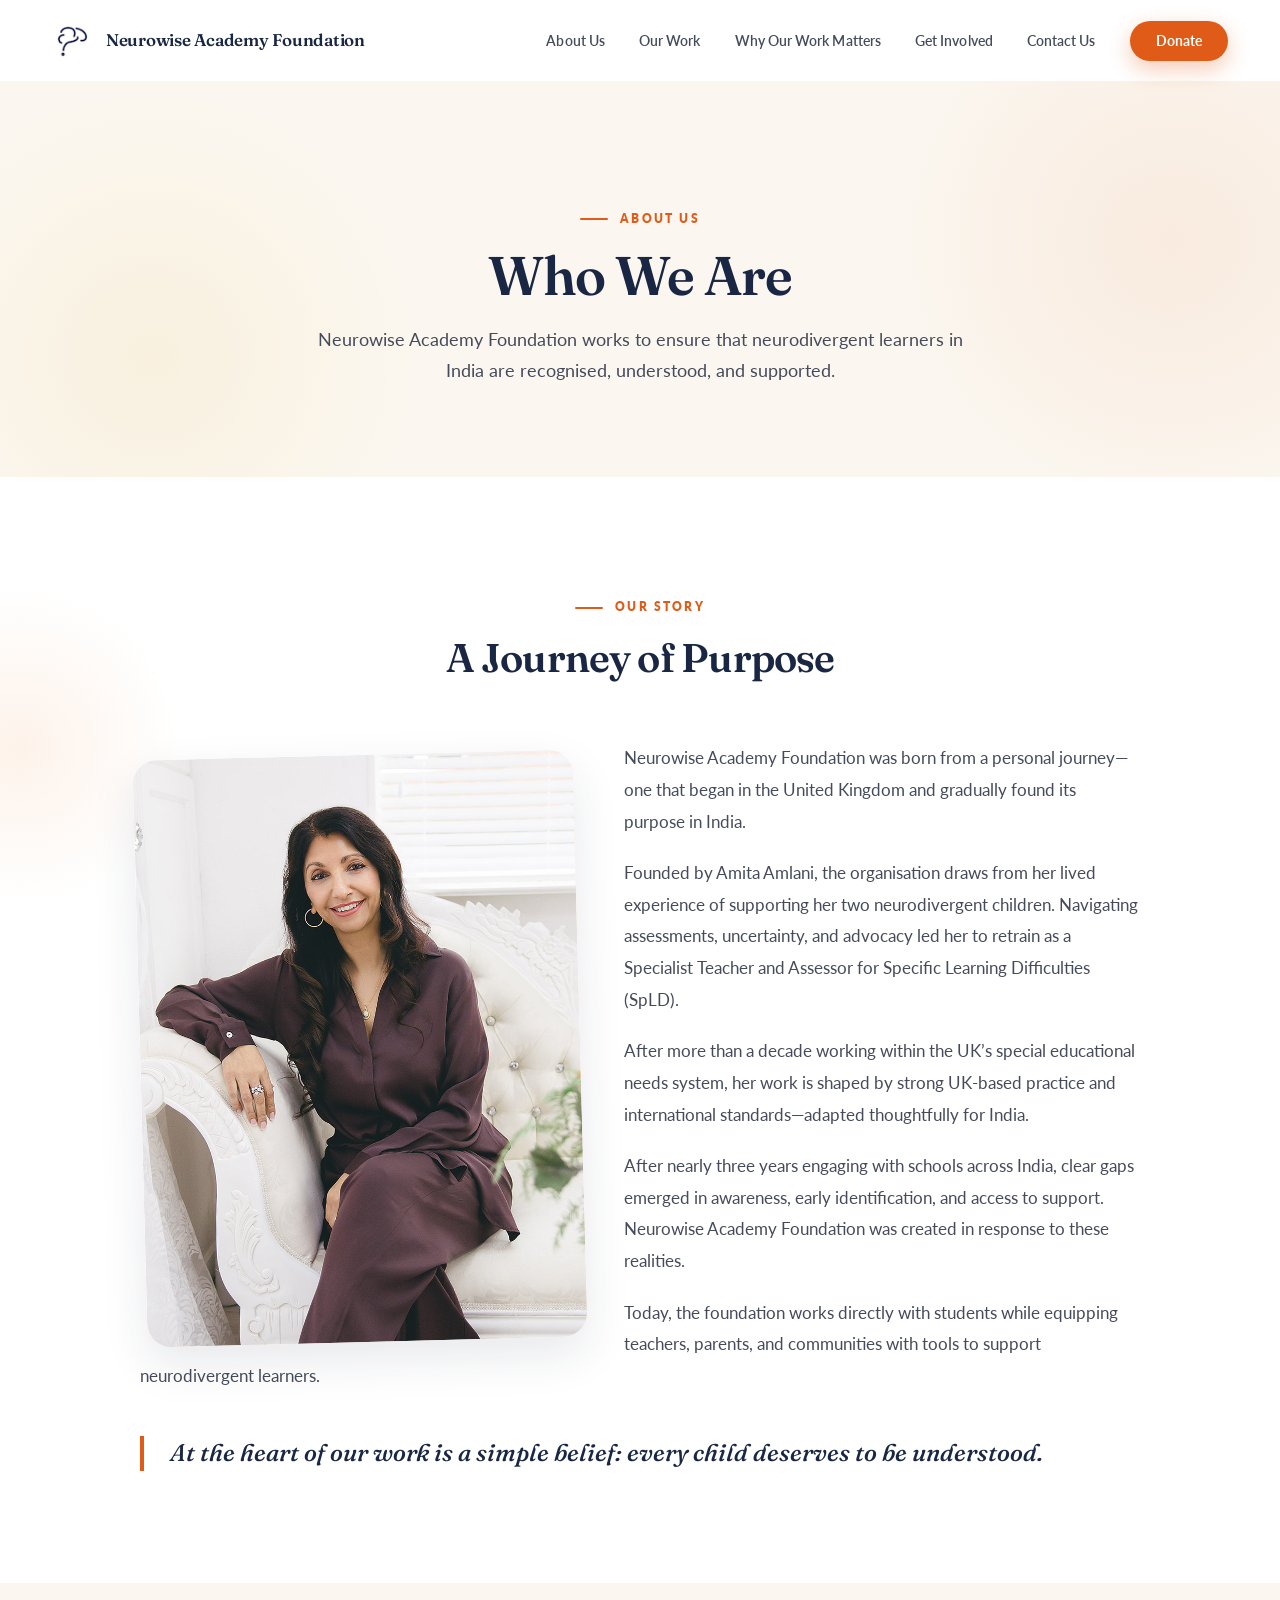
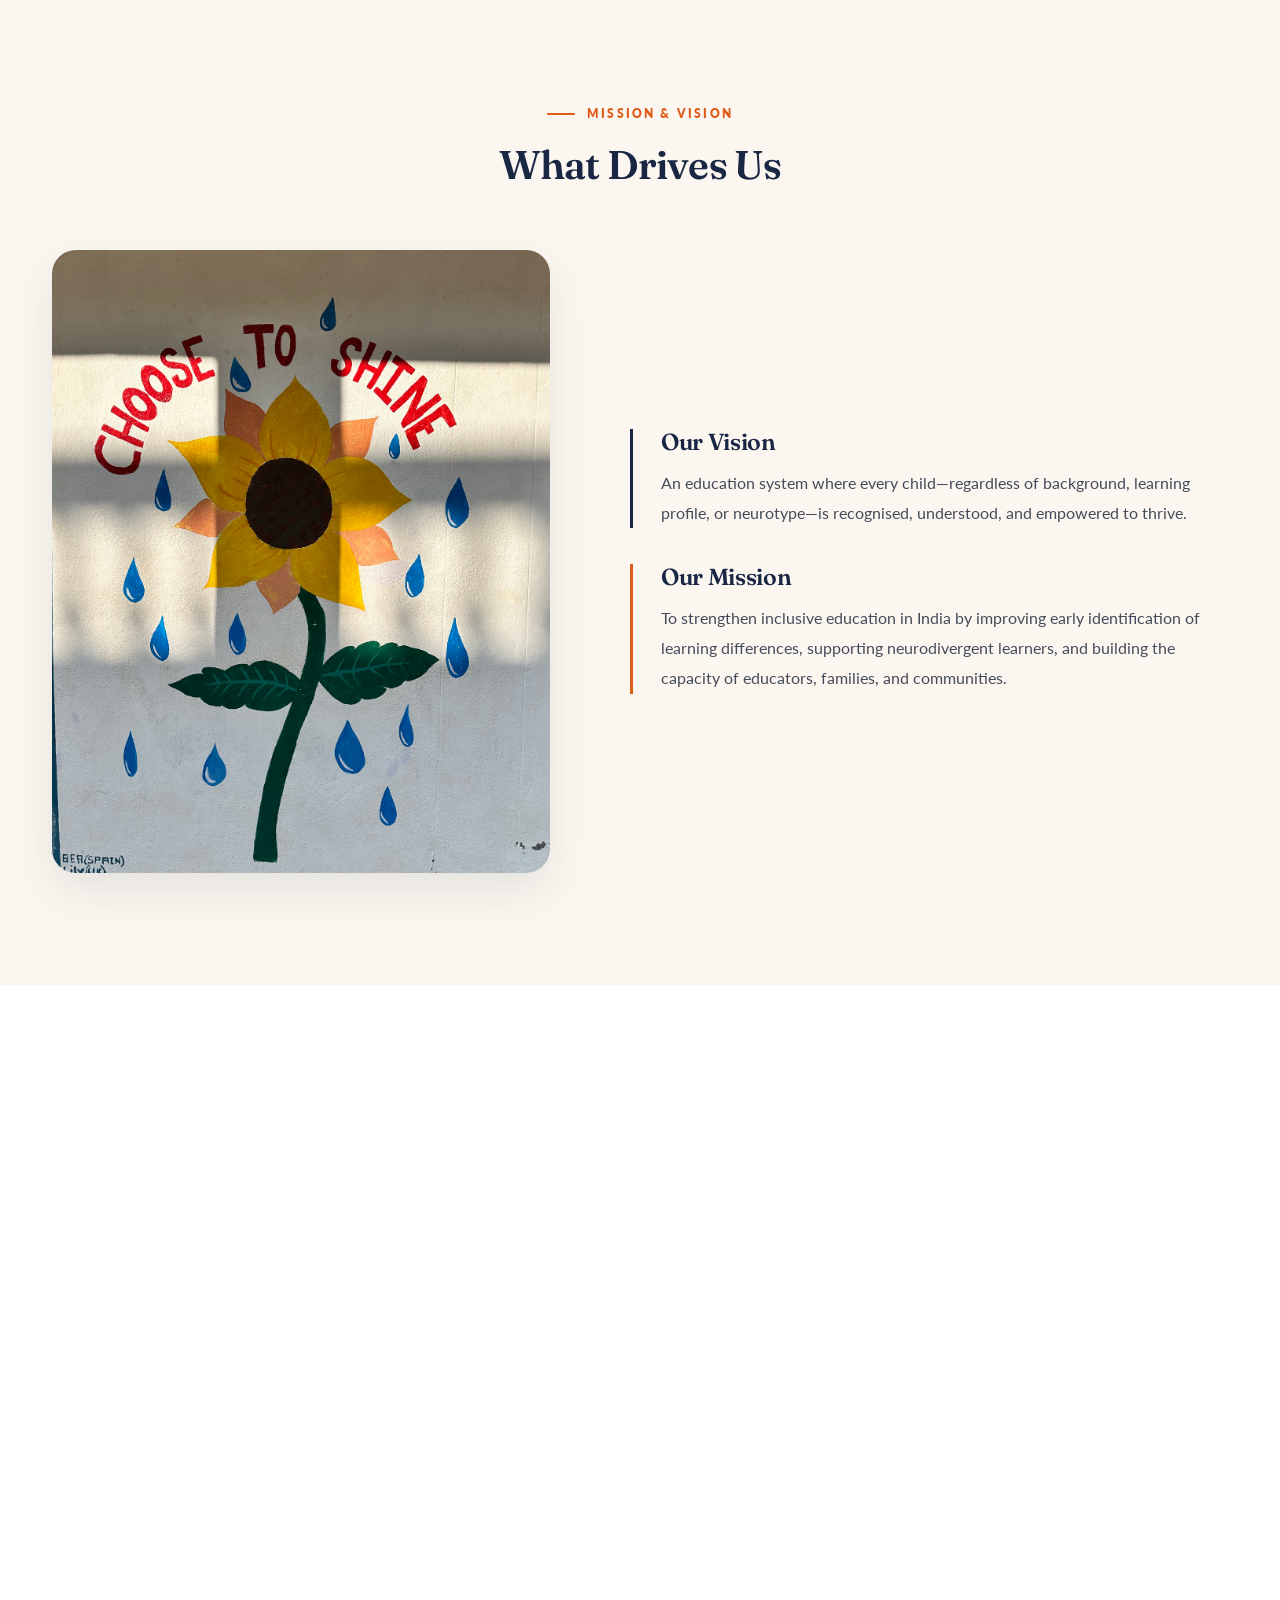
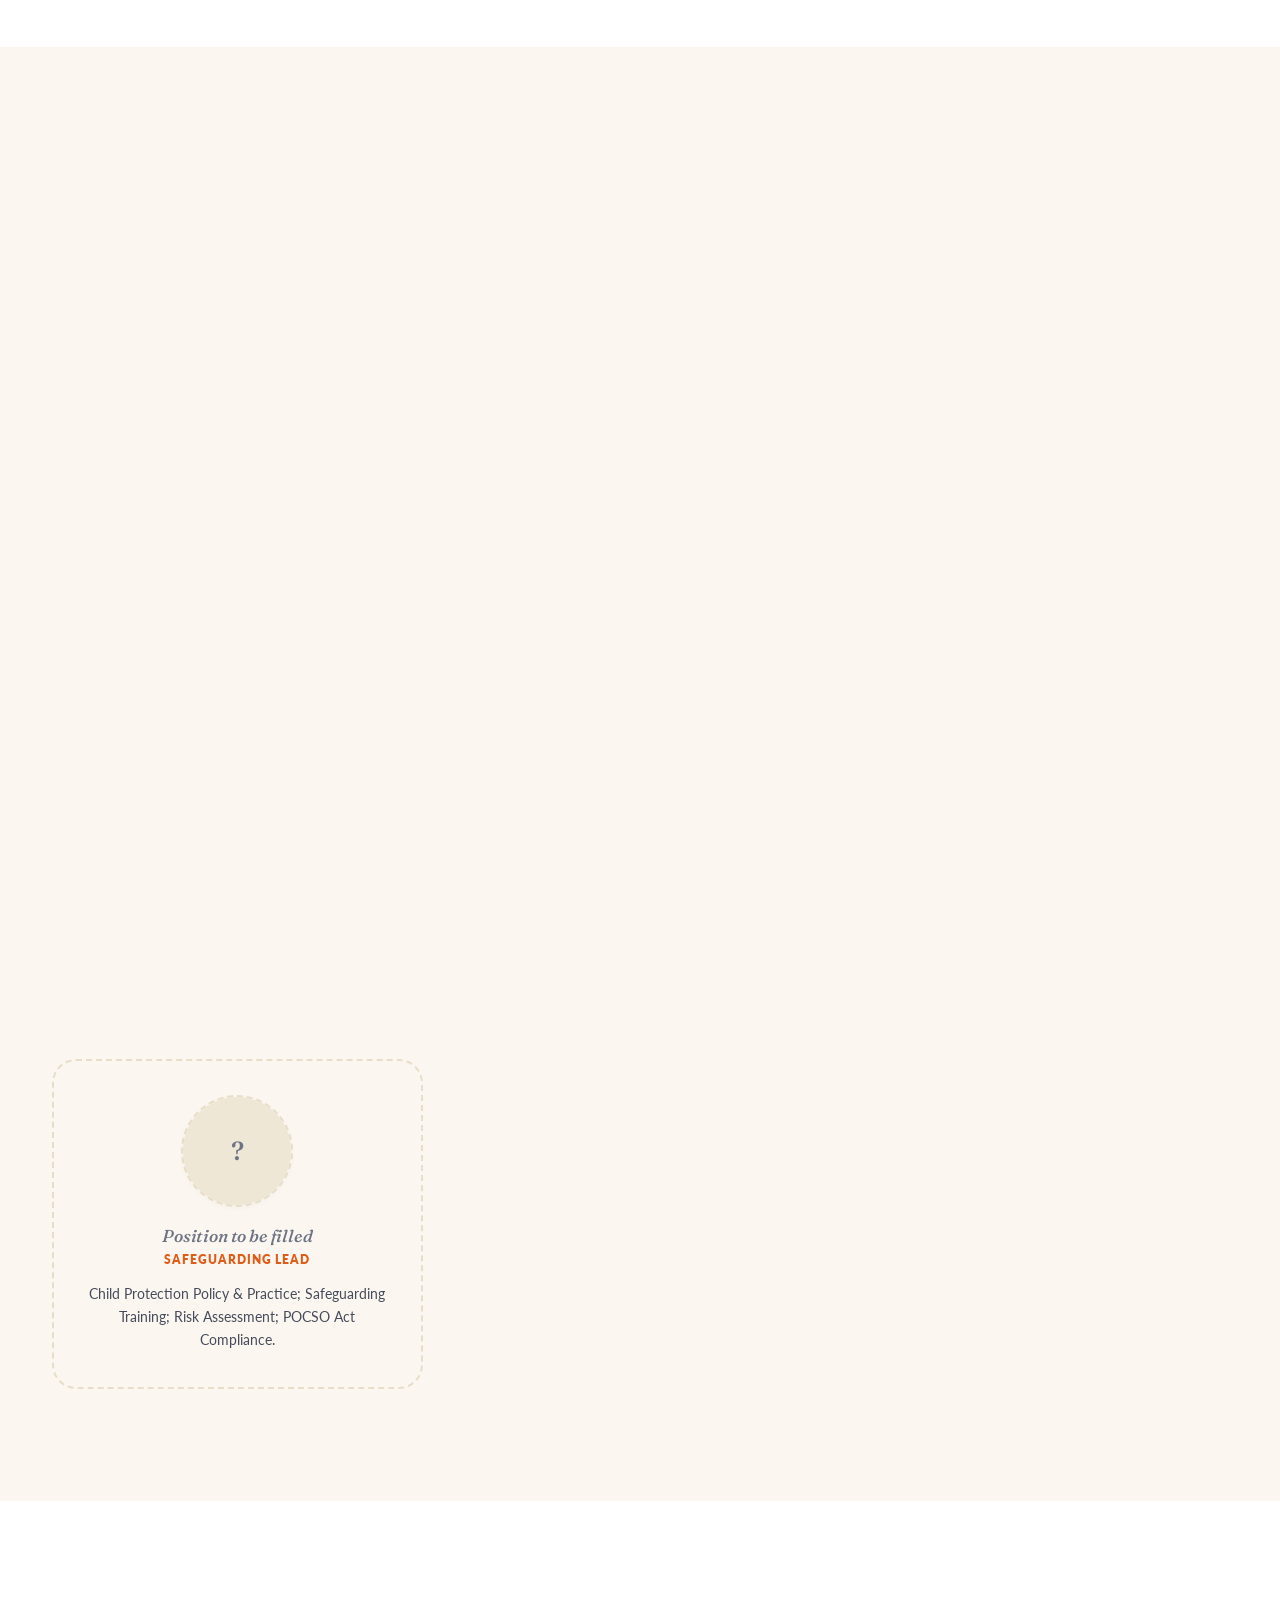
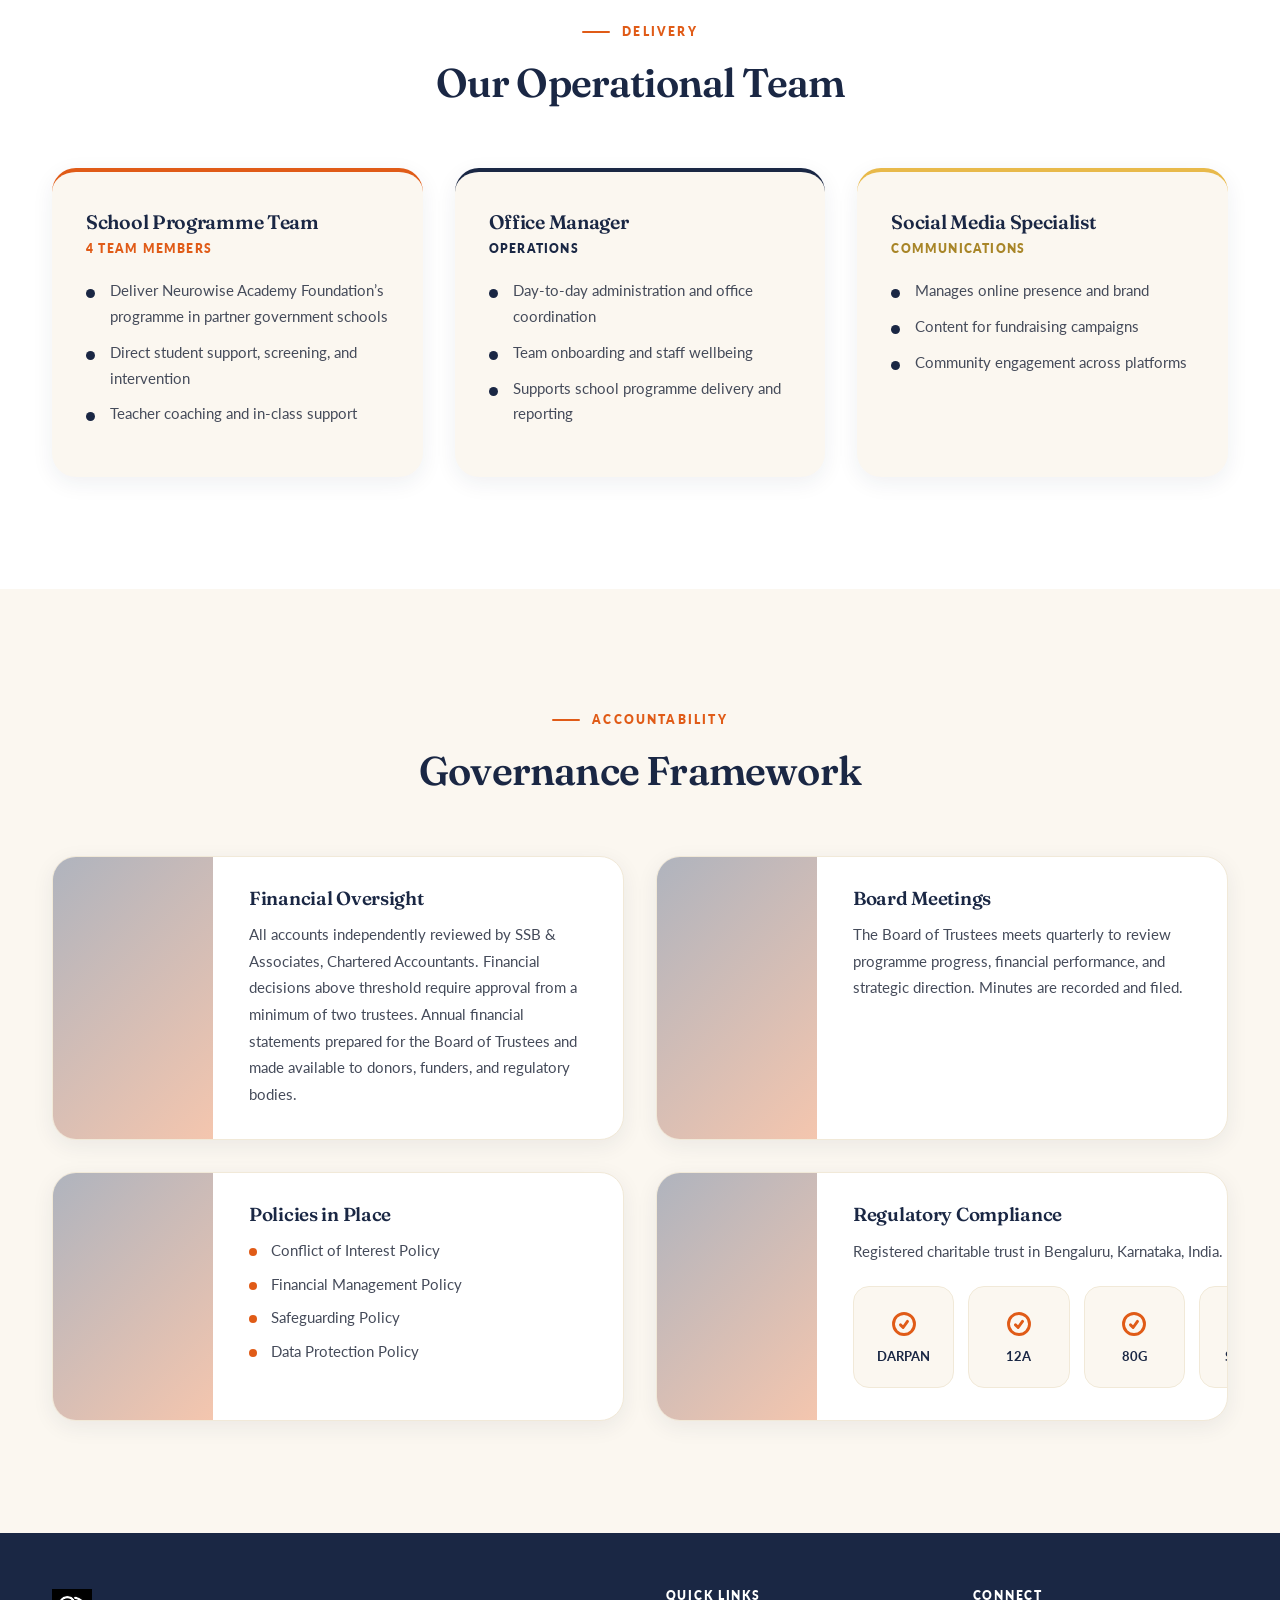
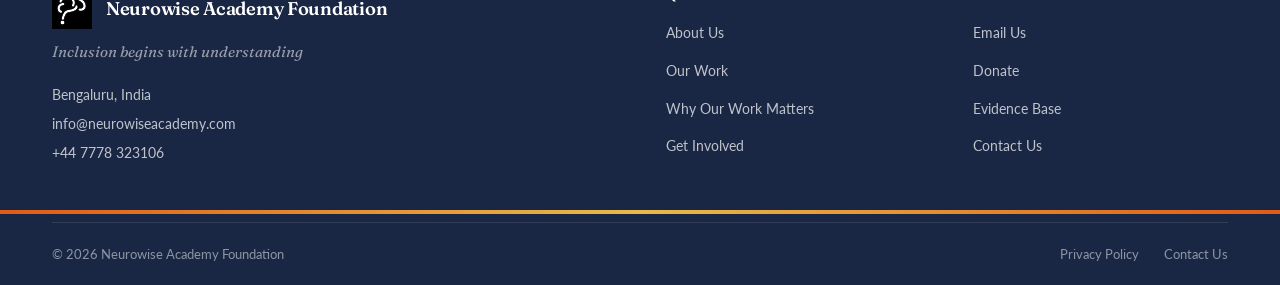
==== commit e43f1ac7: "Redesign site — editorial NGO feel, fix carousel, premium polish - Add Fraunces serif display font f" ====
--- a/about.html
+++ b/about.html
@@ -4,19 +4,19 @@
   <meta charset="UTF-8">
   <meta name="viewport" content="width=device-width, initial-scale=1.0">
   <title>About Us — Neurowise Academy Foundation</title>
-  <meta name="description" content="Learn about Neurowise Academy Foundation's story, mission, team, and governance. Supporting neurodivergent learners in India.">
+  <meta name="description" content="Our story, mission, team, and governance. Supporting neurodivergent learners in India with transparency and accountability.">
   <link rel="preconnect" href="https://fonts.googleapis.com">
   <link rel="preconnect" href="https://fonts.gstatic.com" crossorigin>
-  <link href="https://fonts.googleapis.com/css2?family=Lato:ital,wght@0,300;0,400;0,700;0,900;1,400&display=swap" rel="stylesheet">
+  <link href="https://fonts.googleapis.com/css2?family=Fraunces:ital,opsz,wght@0,9..144,400;0,9..144,500;0,9..144,600;1,9..144,400;1,9..144,500&family=Lato:ital,wght@0,300;0,400;0,700;0,900;1,400&display=swap" rel="stylesheet">
   <link rel="stylesheet" href="styles.css">
 </head>
 <body>
 
-  <!-- NAVIGATION -->
+  <!-- NAV -->
   <nav class="navbar">
     <div class="container nav-inner">
       <a href="index.html" class="nav-logo">
-        <img src="images/blue_logo_logo.png" alt="NWA Logo" class="nav-logo-img">
+        <img src="images/blue_logo_logo.png" alt="NWA" class="nav-logo-img">
         Neurowise Academy Foundation
       </a>
       <ul class="nav-links">
@@ -27,15 +27,12 @@
         <li><a href="contact.html">Contact Us</a></li>
         <li><a href="donate.html" class="nav-cta">Donate</a></li>
       </ul>
-      <button class="nav-toggle" aria-label="Toggle menu">
-        <span></span>
-        <span></span>
-        <span></span>
+      <button class="nav-toggle" aria-label="Menu">
+        <span></span><span></span><span></span>
       </button>
     </div>
   </nav>
 
-  <!-- MOBILE MENU -->
   <div class="mobile-menu">
     <a href="about.html">About Us</a>
     <a href="our-work.html">Our Work</a>
@@ -48,118 +45,258 @@
   <!-- PAGE HERO -->
   <section class="page-hero">
     <div class="container">
-      <span class="section-label">About Us</span>
+      <span class="section-label" style="justify-content: center;">About Us</span>
       <h1>Who We Are</h1>
       <p>Neurowise Academy Foundation works to ensure that neurodivergent learners in India are recognised, understood, and supported.</p>
     </div>
   </section>
 
-  <!-- OUR STORY -->
+  <!-- OUR STORY - Amita image wrapped -->
   <section class="our-story">
     <div class="container">
       <div class="section-header reveal">
         <span class="section-label">Our Story</span>
         <h2 class="section-title">A Journey of Purpose</h2>
       </div>
-      <div class="story-content reveal">
-        <p>Neurowise Academy Foundation was born from a personal journey&mdash;one that began in the United Kingdom and gradually found its purpose in India.</p>
-        <p>Founded by Amita Amlani, the organisation draws from her lived experience of supporting her two neurodivergent children. Navigating assessments, uncertainty, and advocacy led her to retrain as a Specialist Teacher and Assessor for Specific Learning Difficulties (SpLD).</p>
-        <p>After more than a decade working within the UK&rsquo;s special educational needs system, her work is shaped by strong UK-based practice and international standards&mdash;adapted thoughtfully for India.</p>
-        <p>After nearly three years engaging with schools across India, clear gaps emerged in awareness, early identification, and access to support. Neurowise Academy Foundation was created in response to these realities.</p>
-        <p>Today, the foundation works directly with students while equipping teachers, parents, and communities with tools to support neurodivergent learners.</p>
-        <p class="story-highlight">At the heart of our work is a simple belief: every child deserves to be understood.</p>
-      </div>
-    </div>
-  </section>
-
-  <!-- MISSION & VISION -->
+      <div class="story-wrap reveal">
+        <div class="story-content">
+          <div class="story-image-float">
+            <img src="images/amita-journey.jpg" alt="Amita Amlani">
+          </div>
+          <p>Neurowise Academy Foundation was born from a personal journey&mdash;one that began in the United Kingdom and gradually found its purpose in India.</p>
+          <p>Founded by Amita Amlani, the organisation draws from her lived experience of supporting her two neurodivergent children. Navigating assessments, uncertainty, and advocacy led her to retrain as a Specialist Teacher and Assessor for Specific Learning Difficulties (SpLD).</p>
+          <p>After more than a decade working within the UK&rsquo;s special educational needs system, her work is shaped by strong UK-based practice and international standards&mdash;adapted thoughtfully for India.</p>
+          <p>After nearly three years engaging with schools across India, clear gaps emerged in awareness, early identification, and access to support. Neurowise Academy Foundation was created in response to these realities.</p>
+          <p>Today, the foundation works directly with students while equipping teachers, parents, and communities with tools to support neurodivergent learners.</p>
+          <p class="story-highlight">At the heart of our work is a simple belief: every child deserves to be understood.</p>
+        </div>
+      </div>
+    </div>
+  </section>
+
+  <!-- MISSION & VISION - new image-led layout -->
   <section class="mission-vision">
     <div class="container">
       <div class="section-header reveal">
-        <span class="section-label">Mission &amp; Vision</span>
+        <span class="section-label" style="justify-content: center;">Mission &amp; Vision</span>
         <h2 class="section-title">What Drives Us</h2>
       </div>
-      <div class="mv-grid">
-        <div class="mv-card vision reveal">
-          <h3>Our Vision</h3>
-          <p>An education system where every child&mdash;regardless of background, learning profile, or neurotype&mdash;is recognised, understood, and empowered to thrive.</p>
-        </div>
-        <div class="mv-card mission reveal reveal-delay-1">
-          <h3>Our Mission</h3>
-          <p>To strengthen inclusive education in India by improving early identification of learning differences, supporting neurodivergent learners, and building the capacity of educators, families, and communities.</p>
-        </div>
-      </div>
-    </div>
-  </section>
-
-  <!-- OUR TEAM -->
-  <section class="team">
-    <div class="container">
-      <div class="section-header reveal">
-        <span class="section-label">Our Team</span>
-        <h2 class="section-title">The People Behind Our Work</h2>
-      </div>
-      <div class="team-grid">
-        <div class="team-card reveal">
-          <div class="team-photo">
+      <div class="mv-layout">
+        <div class="mv-image reveal">
+          <img src="images/choose-to-shine.jpg" alt="Choose to shine">
+        </div>
+        <div class="mv-blocks reveal reveal-d1">
+          <div class="mv-block vision">
+            <h3>Our Vision</h3>
+            <p>An education system where every child&mdash;regardless of background, learning profile, or neurotype&mdash;is recognised, understood, and empowered to thrive.</p>
+          </div>
+          <div class="mv-block mission">
+            <h3>Our Mission</h3>
+            <p>To strengthen inclusive education in India by improving early identification of learning differences, supporting neurodivergent learners, and building the capacity of educators, families, and communities.</p>
+          </div>
+        </div>
+      </div>
+    </div>
+  </section>
+
+  <!-- LEADERSHIP -->
+  <section class="tg-leadership">
+    <div class="container">
+      <div class="section-header reveal">
+        <span class="section-label" style="justify-content: center;">Leadership</span>
+        <h2 class="section-title">Who Leads Our Work</h2>
+      </div>
+      <div class="leadership-grid">
+        <div class="leader-card reveal">
+          <div class="leader-photo">
             <img src="images/team-amita.jpg" alt="Amita Amlani">
           </div>
-          <h3>Amita Amlani</h3>
-          <div class="team-role">Founder &amp; Managing Trustee</div>
-          <p>Education Specialist responsible for the strategic direction of Neurowise Academy Foundation.</p>
-        </div>
-        <div class="team-card reveal reveal-delay-1">
-          <div class="team-photo">
+          <div class="leader-info">
+            <div class="leader-role-tag">Founder &amp; Managing Trustee</div>
+            <h3>Amita Amlani</h3>
+            <p>Education Specialist responsible for the strategic direction of Neurowise Academy Foundation. Brings extensive experience in programme design and delivery in Indian government schools and leading community-based learning programmes.</p>
+          </div>
+        </div>
+        <div class="leader-card reveal reveal-d1">
+          <div class="leader-photo leader-photo-placeholder">
+            <span>A</span>
+          </div>
+          <div class="leader-info">
+            <div class="leader-role-tag">Trustee &amp; Director of Finances</div>
+            <h3>Amulya</h3>
+            <p>Chartered Accountant overseeing financial governance, fundraising strategy, and donor relations. All funds managed transparently with independent accounts review by SSB &amp; Associates, Chartered Accountants.</p>
+          </div>
+        </div>
+      </div>
+    </div>
+  </section>
+
+  <!-- BOARD MEMBERS -->
+  <section class="tg-board">
+    <div class="container">
+      <div class="section-header reveal">
+        <span class="section-label" style="justify-content: center;">Governance</span>
+        <h2 class="section-title">Board Members</h2>
+      </div>
+      <div class="board-grid">
+        <div class="board-card reveal">
+          <div class="board-avatar">
             <img src="images/team-lakshay.jpg" alt="Lakshay Kumar">
           </div>
-          <h3>Lakshay Kumar</h3>
-          <div class="team-role">Trustee</div>
+          <h4>Lakshay Kumar</h4>
+          <div class="board-role">Trustee</div>
           <p>Digital Strategy; Website Design &amp; Development.</p>
         </div>
-        <div class="team-card reveal reveal-delay-2">
-          <div class="team-photo">
+        <div class="board-card reveal reveal-d1">
+          <div class="board-avatar">
             <img src="images/team-deepak.jpg" alt="Deepak Grover">
           </div>
-          <h3>Deepak Grover</h3>
-          <div class="team-role">Trustee</div>
+          <h4>Deepak Grover</h4>
+          <div class="board-role">Trustee</div>
           <p>EdTech; Product Development.</p>
         </div>
-      </div>
-      <div class="section-header reveal" style="margin-top: 40px; margin-bottom: 0;">
-        <a href="team-governance.html" class="link-arrow">
-          View full team, board &amp; governance
-          <svg xmlns="http://www.w3.org/2000/svg" fill="none" viewBox="0 0 24 24" stroke-width="2.5" stroke="currentColor"><path stroke-linecap="round" stroke-linejoin="round" d="M13.5 4.5L21 12m0 0l-7.5 7.5M21 12H3"/></svg>
-        </a>
-      </div>
-    </div>
-  </section>
-
-  <!-- GOVERNANCE -->
-  <section class="governance">
-    <div class="container">
-      <div class="governance-content reveal">
-        <span class="section-label">Governance</span>
-        <h2 class="section-title">Transparency &amp; Accountability</h2>
-        <p>Neurowise Academy Foundation is a registered charitable trust in Bengaluru, Karnataka, India. The foundation is governed by a board of trustees and is committed to transparency, accountability, and ethical practice.</p>
-        <div class="compliance-list">
-          <div class="compliance-tag">
-            <svg xmlns="http://www.w3.org/2000/svg" fill="none" viewBox="0 0 24 24" stroke-width="2.5" stroke="currentColor"><path stroke-linecap="round" stroke-linejoin="round" d="M9 12.75L11.25 15 15 9.75M21 12a9 9 0 11-18 0 9 9 0 0118 0z"/></svg>
-            DARPAN Registration
-          </div>
-          <div class="compliance-tag">
-            <svg xmlns="http://www.w3.org/2000/svg" fill="none" viewBox="0 0 24 24" stroke-width="2.5" stroke="currentColor"><path stroke-linecap="round" stroke-linejoin="round" d="M9 12.75L11.25 15 15 9.75M21 12a9 9 0 11-18 0 9 9 0 0118 0z"/></svg>
-            12A Certification
-          </div>
-          <div class="compliance-tag">
-            <svg xmlns="http://www.w3.org/2000/svg" fill="none" viewBox="0 0 24 24" stroke-width="2.5" stroke="currentColor"><path stroke-linecap="round" stroke-linejoin="round" d="M9 12.75L11.25 15 15 9.75M21 12a9 9 0 11-18 0 9 9 0 0118 0z"/></svg>
-            80G Certification
-          </div>
-          <div class="compliance-tag">
-            <svg xmlns="http://www.w3.org/2000/svg" fill="none" viewBox="0 0 24 24" stroke-width="2.5" stroke="currentColor"><path stroke-linecap="round" stroke-linejoin="round" d="M9 12.75L11.25 15 15 9.75M21 12a9 9 0 11-18 0 9 9 0 0118 0z"/></svg>
-            KYC with State Bank of India
-          </div>
-        </div>
-        <p class="governance-note">Financial processes supported by SSB &amp; Associates, Chartered Accountants.</p>
+        <div class="board-card reveal reveal-d2">
+          <div class="board-avatar">
+            <img src="images/dr-gad.jpg" alt="Dr Gad Elbeheri">
+          </div>
+          <h4>Dr Gad Elbeheri</h4>
+          <div class="board-role">Board Member &amp; Course Endorser</div>
+          <p>Chairman of GEC Cairo. Board Member of IDA. Board Member of LDA America. Fellow, Institute of Linguists. Former UNDP Expert &amp; UNESCO Consultant.</p>
+        </div>
+        <div class="board-card board-card-vacant reveal">
+          <div class="board-avatar board-avatar-vacant">
+            <span>?</span>
+          </div>
+          <h4>Position to be filled</h4>
+          <div class="board-role">Legal &amp; Compliance Officer</div>
+          <p>NGO Regulatory Compliance; Trust Law; FCRA &amp; Foreign Funding Regulations; 12A/80G Certification.</p>
+        </div>
+        <div class="board-card board-card-vacant reveal reveal-d1">
+          <div class="board-avatar board-avatar-vacant">
+            <span>?</span>
+          </div>
+          <h4>Position to be filled</h4>
+          <div class="board-role">Community Voice</div>
+          <p>Parent or Community Representative from Programme Schools; Local Advocacy; Community Engagement &amp; Accountability.</p>
+        </div>
+        <div class="board-card board-card-vacant reveal reveal-d2">
+          <div class="board-avatar board-avatar-vacant">
+            <span>?</span>
+          </div>
+          <h4>Position to be filled</h4>
+          <div class="board-role">Education Board Officer</div>
+          <p>Government School Systems; State Curriculum (Karnataka); Teacher Training &amp; Pedagogy; Programme Quality Assurance.</p>
+        </div>
+        <div class="board-card board-card-vacant reveal reveal-d3">
+          <div class="board-avatar board-avatar-vacant">
+            <span>?</span>
+          </div>
+          <h4>Position to be filled</h4>
+          <div class="board-role">Safeguarding Lead</div>
+          <p>Child Protection Policy &amp; Practice; Safeguarding Training; Risk Assessment; POCSO Act Compliance.</p>
+        </div>
+      </div>
+    </div>
+  </section>
+
+  <!-- OPERATIONAL TEAM -->
+  <section class="tg-ops">
+    <div class="container">
+      <div class="section-header reveal">
+        <span class="section-label" style="justify-content: center;">Delivery</span>
+        <h2 class="section-title">Our Operational Team</h2>
+      </div>
+      <div class="ops-grid">
+        <div class="ops-card reveal">
+          <h3>School Programme Team</h3>
+          <div class="ops-size">4 Team Members</div>
+          <ul class="ops-list">
+            <li>Deliver Neurowise Academy Foundation&rsquo;s programme in partner government schools</li>
+            <li>Direct student support, screening, and intervention</li>
+            <li>Teacher coaching and in-class support</li>
+          </ul>
+        </div>
+        <div class="ops-card reveal reveal-d1">
+          <h3>Office Manager</h3>
+          <div class="ops-size">Operations</div>
+          <ul class="ops-list">
+            <li>Day-to-day administration and office coordination</li>
+            <li>Team onboarding and staff wellbeing</li>
+            <li>Supports school programme delivery and reporting</li>
+          </ul>
+        </div>
+        <div class="ops-card reveal reveal-d2">
+          <h3>Social Media Specialist</h3>
+          <div class="ops-size">Communications</div>
+          <ul class="ops-list">
+            <li>Manages online presence and brand</li>
+            <li>Content for fundraising campaigns</li>
+            <li>Community engagement across platforms</li>
+          </ul>
+        </div>
+      </div>
+    </div>
+  </section>
+
+  <!-- GOVERNANCE FRAMEWORK - image cards -->
+  <section class="tg-framework">
+    <div class="container">
+      <div class="section-header reveal">
+        <span class="section-label" style="justify-content: center;">Accountability</span>
+        <h2 class="section-title">Governance Framework</h2>
+      </div>
+      <div class="framework-grid">
+        <div class="framework-card reveal">
+          <div class="framework-img fi-finance"></div>
+          <div class="framework-body">
+            <h3>Financial Oversight</h3>
+            <p>All accounts independently reviewed by SSB &amp; Associates, Chartered Accountants. Financial decisions above threshold require approval from a minimum of two trustees. Annual financial statements prepared for the Board of Trustees and made available to donors, funders, and regulatory bodies.</p>
+          </div>
+        </div>
+        <div class="framework-card reveal reveal-d1">
+          <div class="framework-img fi-board"></div>
+          <div class="framework-body">
+            <h3>Board Meetings</h3>
+            <p>The Board of Trustees meets quarterly to review programme progress, financial performance, and strategic direction. Minutes are recorded and filed.</p>
+          </div>
+        </div>
+        <div class="framework-card reveal reveal-d2">
+          <div class="framework-img fi-policy"></div>
+          <div class="framework-body">
+            <h3>Policies in Place</h3>
+            <ul class="framework-list">
+              <li>Conflict of Interest Policy</li>
+              <li>Financial Management Policy</li>
+              <li>Safeguarding Policy</li>
+              <li>Data Protection Policy</li>
+            </ul>
+          </div>
+        </div>
+        <div class="framework-card reveal reveal-d3">
+          <div class="framework-img fi-compliance"></div>
+          <div class="framework-body">
+            <h3>Regulatory Compliance</h3>
+            <p>Registered charitable trust in Bengaluru, Karnataka, India.</p>
+            <div class="compliance-grid">
+              <div class="compliance-box">
+                <svg xmlns="http://www.w3.org/2000/svg" fill="none" viewBox="0 0 24 24" stroke-width="2.5" stroke="currentColor"><path stroke-linecap="round" stroke-linejoin="round" d="M9 12.75L11.25 15 15 9.75M21 12a9 9 0 11-18 0 9 9 0 0118 0z"/></svg>
+                <span>DARPAN</span>
+              </div>
+              <div class="compliance-box">
+                <svg xmlns="http://www.w3.org/2000/svg" fill="none" viewBox="0 0 24 24" stroke-width="2.5" stroke="currentColor"><path stroke-linecap="round" stroke-linejoin="round" d="M9 12.75L11.25 15 15 9.75M21 12a9 9 0 11-18 0 9 9 0 0118 0z"/></svg>
+                <span>12A</span>
+              </div>
+              <div class="compliance-box">
+                <svg xmlns="http://www.w3.org/2000/svg" fill="none" viewBox="0 0 24 24" stroke-width="2.5" stroke="currentColor"><path stroke-linecap="round" stroke-linejoin="round" d="M9 12.75L11.25 15 15 9.75M21 12a9 9 0 11-18 0 9 9 0 0118 0z"/></svg>
+                <span>80G</span>
+              </div>
+              <div class="compliance-box">
+                <svg xmlns="http://www.w3.org/2000/svg" fill="none" viewBox="0 0 24 24" stroke-width="2.5" stroke="currentColor"><path stroke-linecap="round" stroke-linejoin="round" d="M9 12.75L11.25 15 15 9.75M21 12a9 9 0 11-18 0 9 9 0 0118 0z"/></svg>
+                <span>SBI KYC</span>
+              </div>
+            </div>
+          </div>
+        </div>
       </div>
     </div>
   </section>
@@ -168,9 +305,9 @@
   <footer class="footer" id="footer">
     <div class="container">
       <div class="footer-grid">
-        <div class="footer-brand">
+        <div>
           <div class="footer-logo-row">
-            <img src="images/blue_logo_logo.png" alt="NWA Logo" class="footer-logo-img">
+            <img src="images/blue_logo_logo.png" alt="NWA" class="footer-logo-img">
             <h3>Neurowise Academy Foundation</h3>
           </div>
           <p class="footer-tagline">Inclusion begins with understanding</p>
@@ -194,16 +331,19 @@
           <ul class="footer-links">
             <li><a href="mailto:info@neurowiseacademy.com">Email Us</a></li>
             <li><a href="donate.html">Donate</a></li>
-            <li><a href="#">Privacy Policy</a></li>
+            <li><a href="evidence-base.html">Evidence Base</a></li>
             <li><a href="contact.html">Contact Us</a></li>
           </ul>
         </div>
       </div>
+    </div>
+    <div class="footer-band"></div>
+    <div class="container">
       <div class="footer-bottom">
         <span>&copy; 2026 Neurowise Academy Foundation</span>
         <div class="footer-legal">
           <a href="#">Privacy Policy</a>
-          <a href="#footer">Contact Us</a>
+          <a href="contact.html">Contact Us</a>
         </div>
       </div>
     </div>
--- a/styles.css
+++ b/styles.css
@@ -1,33 +1,53 @@
-/* ===== RESET & VARIABLES ===== */
+/* =========================================================
+   NEUROWISE ACADEMY FOUNDATION
+   Premium NGO redesign — editorial, layered, warm
+   ========================================================= */
+
 *, *::before, *::after { margin: 0; padding: 0; box-sizing: border-box; }
 
 :root {
-  --navy: #1f2a44;
-  --navy-light: #2a3754;
-  --orange: #eb681a;
-  --orange-hover: #d45a10;
-  --gold: #f7c94e;
-  --text: #333333;
-  --text-mid: #555555;
-  --text-light: #6b7280;
+  --navy: #1a2744;
+  --navy-deep: #0e1830;
+  --navy-soft: #2b3a5c;
+  --orange: #e05b17;
+  --orange-hover: #c94d0d;
+  --orange-soft: #fce8d9;
+  --gold: #e8b94a;
+  --gold-soft: #fdf3d4;
+
+  --text: #1f2431;
+  --text-mid: #454b5a;
+  --text-light: #6e7484;
+
   --bg: #ffffff;
-  --bg-warm: #f9f7f4;
-  --bg-light: #f4f1ec;
-  --border: #e5e1db;
-  --border-light: #eee;
-  --shadow-xs: 0 1px 3px rgba(31,42,68,0.04);
-  --shadow-sm: 0 2px 8px rgba(31,42,68,0.06);
-  --shadow-md: 0 8px 24px rgba(31,42,68,0.08);
-  --shadow-lg: 0 16px 48px rgba(31,42,68,0.10);
-  --radius: 10px;
-  --radius-sm: 6px;
+  --bg-warm: #fbf7f0;
+  --bg-cream: #f5ecdc;
+  --bg-tint: #efe7d6;
+  --border: #e8ddc8;
+  --border-soft: #f1e9d8;
+
+  --shadow-xs: 0 2px 6px rgba(26,39,68,0.04);
+  --shadow-sm: 0 6px 22px rgba(26,39,68,0.07);
+  --shadow-md: 0 18px 46px rgba(26,39,68,0.10);
+  --shadow-lg: 0 28px 72px rgba(26,39,68,0.15);
+
+  --radius-xs: 6px;
+  --radius-sm: 10px;
+  --radius: 16px;
+  --radius-lg: 24px;
+  --radius-xl: 36px;
+
   --ease: cubic-bezier(0.4, 0, 0.2, 1);
+  --ease-out: cubic-bezier(0.16, 1, 0.3, 1);
+
+  --serif: 'Fraunces', 'Source Serif 4', Georgia, serif;
+  --sans: 'Lato', -apple-system, BlinkMacSystemFont, sans-serif;
 }
 
 html { scroll-behavior: smooth; font-size: 16px; }
 
 body {
-  font-family: 'Lato', sans-serif;
+  font-family: var(--sans);
   color: var(--text);
   background: var(--bg);
   line-height: 1.72;
@@ -38,80 +58,95 @@
 
 img { max-width: 100%; height: auto; display: block; }
 a { color: inherit; text-decoration: none; }
-strong { font-weight: 700; }
+strong { font-weight: 800; color: var(--navy); }
 
 h1, h2, h3, h4, h5 {
-  line-height: 1.22;
-  font-weight: 700;
+  font-family: var(--serif);
+  line-height: 1.08;
+  font-weight: 600;
   color: var(--navy);
-}
-
-h1 { font-size: 2.75rem; letter-spacing: -0.025em; }
-h2 { font-size: 1.85rem; letter-spacing: -0.015em; }
-h3 { font-size: 1.25rem; letter-spacing: -0.01em; }
-h4 { font-size: 1.05rem; }
+  letter-spacing: -0.02em;
+}
+
+h1 { font-size: clamp(2.1rem, 4.6vw, 3.4rem); font-weight: 600; }
+h2 { font-size: clamp(1.7rem, 3.4vw, 2.5rem); font-weight: 600; }
+h3 { font-size: 1.35rem; font-weight: 600; letter-spacing: -0.015em; }
+h4 { font-size: 1.08rem; letter-spacing: -0.01em; }
+
+p { font-family: var(--sans); }
 
 .container {
-  max-width: 1180px;
+  max-width: 1240px;
   margin: 0 auto;
-  padding: 0 28px;
-}
-
-/* ===== SCROLL REVEAL ===== */
+  padding: 0 32px;
+}
+.container-narrow { max-width: 860px; margin: 0 auto; padding: 0 32px; }
+
+/* =========================================================
+   SCROLL REVEAL
+   ========================================================= */
 .reveal {
   opacity: 0;
-  transform: translateY(28px);
-  transition: opacity 0.65s var(--ease), transform 0.65s var(--ease);
+  transform: translateY(36px);
+  transition: opacity 0.9s var(--ease-out), transform 0.9s var(--ease-out);
 }
 .reveal.visible { opacity: 1; transform: none; }
-.reveal-d1 { transition-delay: 0.1s; }
-.reveal-d2 { transition-delay: 0.2s; }
-.reveal-d3 { transition-delay: 0.3s; }
-.reveal-d4 { transition-delay: 0.4s; }
-
-/* ===== NAVBAR ===== */
+.reveal-d1 { transition-delay: 0.08s; }
+.reveal-d2 { transition-delay: 0.16s; }
+.reveal-d3 { transition-delay: 0.24s; }
+.reveal-d4 { transition-delay: 0.32s; }
+.reveal-delay-1 { transition-delay: 0.08s; }
+.reveal-delay-2 { transition-delay: 0.16s; }
+.reveal-delay-3 { transition-delay: 0.24s; }
+
+/* =========================================================
+   NAVBAR
+   ========================================================= */
 .navbar {
   position: fixed;
   top: 0; left: 0; right: 0;
   z-index: 1000;
-  background: #fff;
+  background: rgba(255,255,255,0.96);
+  backdrop-filter: saturate(1.2) blur(14px);
+  -webkit-backdrop-filter: saturate(1.2) blur(14px);
   border-bottom: 1px solid transparent;
   transition: border-color 0.3s var(--ease), box-shadow 0.3s var(--ease);
 }
 .navbar.scrolled {
   border-bottom-color: var(--border);
-  box-shadow: var(--shadow-xs);
+  box-shadow: 0 1px 20px rgba(26,39,68,0.04);
 }
 
 .nav-inner {
   display: flex;
   align-items: center;
   justify-content: space-between;
-  height: 70px;
+  height: 80px;
 }
 
 .nav-logo {
   display: flex;
   align-items: center;
-  gap: 10px;
-  font-size: 1.05rem;
-  font-weight: 900;
+  gap: 12px;
+  font-family: var(--serif);
+  font-size: 1.06rem;
+  font-weight: 600;
   color: var(--navy);
-  letter-spacing: -0.02em;
+  letter-spacing: -0.015em;
   white-space: nowrap;
 }
-.nav-logo-img { height: 34px; width: auto; }
+.nav-logo-img { height: 42px; width: auto; }
 
 .nav-links {
   display: flex;
   align-items: center;
-  gap: 28px;
+  gap: 34px;
   list-style: none;
 }
 .nav-links a {
-  font-size: 0.84rem;
+  font-size: 0.88rem;
   font-weight: 600;
-  color: var(--text-light);
+  color: var(--text-mid);
   letter-spacing: 0.005em;
   position: relative;
   transition: color 0.25s var(--ease);
@@ -119,10 +154,10 @@
 .nav-links a::after {
   content: '';
   position: absolute;
-  bottom: -3px; left: 0;
+  bottom: -7px; left: 0;
   width: 0; height: 2px;
-  background: var(--navy);
-  transition: width 0.25s var(--ease);
+  background: var(--orange);
+  transition: width 0.3s var(--ease);
 }
 .nav-links a:hover { color: var(--navy); }
 .nav-links a:hover::after { width: 100%; }
@@ -130,16 +165,18 @@
 .nav-cta {
   background: var(--orange) !important;
   color: #fff !important;
-  padding: 9px 22px;
-  border-radius: 50px;
+  padding: 12px 26px;
+  border-radius: 999px;
   font-weight: 700 !important;
-  font-size: 0.82rem !important;
-  letter-spacing: 0.03em;
-  transition: background 0.25s var(--ease), transform 0.25s var(--ease) !important;
+  font-size: 0.85rem !important;
+  letter-spacing: 0.02em;
+  box-shadow: 0 8px 22px rgba(224,91,23,0.32);
+  transition: background 0.25s var(--ease), transform 0.25s var(--ease), box-shadow 0.25s var(--ease) !important;
 }
 .nav-cta:hover {
   background: var(--orange-hover) !important;
-  transform: translateY(-1px);
+  transform: translateY(-2px);
+  box-shadow: 0 12px 28px rgba(224,91,23,0.42);
 }
 .nav-cta::after { display: none !important; }
 
@@ -150,7 +187,7 @@
   flex-direction: column; gap: 5px;
 }
 .nav-toggle span {
-  display: block; width: 22px; height: 2px;
+  display: block; width: 24px; height: 2px;
   background: var(--navy); border-radius: 2px;
   transition: transform 0.3s var(--ease), opacity 0.3s var(--ease);
 }
@@ -158,725 +195,1499 @@
 .nav-toggle.active span:nth-child(2) { opacity: 0; }
 .nav-toggle.active span:nth-child(3) { transform: rotate(-45deg) translate(5px,-5px); }
 
-/* Mobile overlay */
 .mobile-menu {
   display: none;
-  position: fixed; inset: 0; top: 70px;
+  position: fixed; inset: 0; top: 80px;
   background: #fff;
   z-index: 999;
   flex-direction: column;
   align-items: center;
   justify-content: center;
-  gap: 24px;
+  gap: 30px;
   opacity: 0; pointer-events: none;
   transition: opacity 0.3s ease;
 }
 .mobile-menu.open { opacity: 1; pointer-events: all; }
 .mobile-menu a {
-  font-size: 1.15rem; font-weight: 600; color: var(--navy);
-  transition: color 0.25s var(--ease);
+  font-family: var(--serif);
+  font-size: 1.35rem; font-weight: 600; color: var(--navy);
 }
 .mobile-menu a:hover { color: var(--orange); }
 .mobile-menu .nav-cta {
-  margin-top: 8px; padding: 13px 32px;
+  font-family: var(--sans);
+  margin-top: 8px; padding: 13px 34px;
   font-size: 1rem !important;
   display: inline-block;
-  border-radius: 50px;
-}
-
-/* ===== HERO ===== */
+  border-radius: 999px;
+}
+
+/* =========================================================
+   HERO CAROUSEL — fixed, editorial
+   ========================================================= */
 .hero {
   position: relative;
-  height: 88vh;
-  min-height: 520px;
-  max-height: 860px;
+  height: 94vh;
+  min-height: 620px;
+  max-height: 920px;
+  overflow: hidden;
+  margin-top: 80px;
+  background: var(--navy);
+}
+
+.hero-slide {
+  position: absolute; inset: 0;
+  opacity: 0;
+  visibility: hidden;
+  transition: opacity 1.2s var(--ease-out), visibility 0s linear 1.2s;
+  z-index: 1;
+}
+.hero-slide.active {
+  opacity: 1;
+  visibility: visible;
+  transition: opacity 1.2s var(--ease-out), visibility 0s linear 0s;
+  z-index: 2;
+}
+
+.hero-slide-bg {
+  position: absolute; inset: 0;
+  overflow: hidden;
+}
+.hero-slide-bg img {
+  width: 100%; height: 100%;
+  object-fit: cover;
+  transform: scale(1.08);
+  transition: transform 9s ease-out;
+}
+.hero-slide.active .hero-slide-bg img {
+  transform: scale(1);
+}
+
+.hero-overlay {
+  position: absolute; inset: 0;
+  background: linear-gradient(
+    90deg,
+    rgba(10,16,32,0.88) 0%,
+    rgba(10,16,32,0.72) 28%,
+    rgba(10,16,32,0.38) 56%,
+    rgba(10,16,32,0.10) 82%,
+    rgba(10,16,32,0.02) 100%
+  );
+}
+.hero-overlay-bottom {
+  position: absolute; inset: 0;
+  background: linear-gradient(
+    180deg,
+    rgba(10,16,32,0) 45%,
+    rgba(10,16,32,0.45) 100%
+  );
+  pointer-events: none;
+}
+
+.hero-content {
+  position: absolute;
+  left: 0; right: 0; bottom: 0;
+  padding: 0 0 92px;
+  z-index: 5;
+}
+.hero-content .container {
   display: flex;
+  flex-direction: column;
+  align-items: flex-start;
+  max-width: 1240px;
+}
+
+/* Content elements: hidden by default, animate in only when slide is active */
+.hero-eyebrow,
+.hero-title,
+.hero-sub,
+.hero-cta {
+  opacity: 0;
+  transform: translateY(22px);
+  transition: none;
+}
+.hero-slide.active .hero-eyebrow,
+.hero-slide.active .hero-title,
+.hero-slide.active .hero-sub,
+.hero-slide.active .hero-cta {
+  opacity: 1;
+  transform: translateY(0);
+  transition: opacity 0.9s var(--ease-out), transform 0.9s var(--ease-out);
+}
+.hero-slide.active .hero-eyebrow { transition-delay: 0.35s; }
+.hero-slide.active .hero-title   { transition-delay: 0.50s; }
+.hero-slide.active .hero-sub     { transition-delay: 0.70s; }
+.hero-slide.active .hero-cta     { transition-delay: 0.90s; }
+
+.hero-eyebrow {
+  display: inline-flex;
   align-items: center;
-  overflow: hidden;
-  margin-top: 70px;
-}
-.hero-bg {
-  position: absolute; inset: 0; z-index: 0;
-}
-.hero-bg img {
-  width: 100%; height: 100%; object-fit: cover;
-}
-.hero-overlay {
-  position: absolute; inset: 0; z-index: 1;
-  background: linear-gradient(
-    100deg,
-    rgba(31,42,68,0.78) 0%,
-    rgba(31,42,68,0.55) 40%,
-    rgba(31,42,68,0.18) 70%,
-    rgba(31,42,68,0.05) 100%
-  );
-}
-.hero-content {
-  position: relative; z-index: 2;
-  max-width: 620px;
-}
-.hero-content h1 {
+  gap: 14px;
+  color: var(--gold);
+  font-size: 0.78rem;
+  font-weight: 800;
+  letter-spacing: 0.22em;
+  text-transform: uppercase;
+  margin-bottom: 22px;
+}
+.hero-eyebrow::before {
+  content: '';
+  width: 40px; height: 2px;
+  background: var(--gold);
+}
+
+.hero-title {
+  font-family: var(--serif);
   color: #fff;
-  font-size: 3rem;
-  line-height: 1.1;
-  margin-bottom: 18px;
-  letter-spacing: -0.03em;
-}
-.hero-content p {
-  color: rgba(255,255,255,0.88);
-  font-size: 1.12rem;
-  line-height: 1.65;
-  max-width: 500px;
-  margin-bottom: 30px;
-}
-.hero-btn {
-  display: inline-flex; align-items: center; gap: 8px;
+  font-size: clamp(2.4rem, 5.4vw, 4.5rem);
+  font-weight: 500;
+  line-height: 1.02;
+  letter-spacing: -0.025em;
+  max-width: 760px;
+  margin-bottom: 22px;
+}
+.hero-title em {
+  font-style: italic;
+  font-weight: 500;
+  color: var(--gold);
+}
+
+.hero-sub {
+  color: rgba(255,255,255,0.92);
+  font-size: clamp(1.02rem, 1.45vw, 1.2rem);
+  line-height: 1.55;
+  max-width: 540px;
+  margin-bottom: 38px;
+  font-weight: 300;
+  letter-spacing: 0.005em;
+}
+
+.hero-cta {
+  display: inline-flex; align-items: center; gap: 12px;
   background: var(--orange); color: #fff;
-  padding: 13px 30px;
-  border-radius: 50px;
-  font-weight: 700; font-size: 0.92rem;
-  letter-spacing: 0.02em;
-  transition: background 0.25s var(--ease), transform 0.25s var(--ease), box-shadow 0.25s var(--ease);
-}
-.hero-btn:hover {
+  padding: 17px 38px;
+  border-radius: 999px;
+  font-weight: 700;
+  font-size: 0.98rem;
+  letter-spacing: 0.015em;
+  box-shadow: 0 18px 42px rgba(224,91,23,0.42);
+}
+.hero-cta:hover {
   background: var(--orange-hover);
-  transform: translateY(-2px);
-  box-shadow: 0 8px 24px rgba(235,104,26,0.25);
-}
-.hero-btn svg { width: 16px; height: 16px; transition: transform 0.25s var(--ease); }
-.hero-btn:hover svg { transform: translateX(3px); }
-
-/* ===== SECTIONS ===== */
-section { padding: 90px 0; }
-
-.section-label {
-  display: inline-block;
-  font-size: 0.72rem;
+  transform: translateY(-3px) !important;
+  box-shadow: 0 22px 50px rgba(224,91,23,0.55);
+}
+.hero-cta svg { width: 18px; height: 18px; transition: transform 0.25s var(--ease); }
+.hero-cta:hover svg { transform: translateX(4px); }
+
+/* Dots */
+.hero-dots {
+  position: absolute;
+  right: 40px; bottom: 48px;
+  display: flex; flex-direction: column; gap: 14px;
+  z-index: 10;
+}
+.hero-dot {
+  width: 40px; height: 2px;
+  background: rgba(255,255,255,0.28);
+  border: none;
+  cursor: pointer;
+  transition: background 0.3s var(--ease);
+  position: relative;
+  overflow: hidden;
+  padding: 0;
+}
+.hero-dot:hover { background: rgba(255,255,255,0.48); }
+.hero-dot.active { background: rgba(255,255,255,0.2); }
+.hero-dot.active::after {
+  content: '';
+  position: absolute;
+  left: 0; top: 0; bottom: 0;
+  background: var(--gold);
+  width: 100%;
+  transform: translateX(-100%);
+  animation: hero-progress 7s linear forwards;
+}
+@keyframes hero-progress {
+  from { transform: translateX(-100%); }
+  to { transform: translateX(0); }
+}
+
+/* Scroll hint */
+.hero-scroll {
+  position: absolute;
+  left: 40px; bottom: 40px;
+  color: rgba(255,255,255,0.5);
+  font-size: 0.7rem;
   font-weight: 700;
-  letter-spacing: 0.14em;
+  letter-spacing: 0.2em;
+  text-transform: uppercase;
+  writing-mode: vertical-rl;
+  display: flex; align-items: center; gap: 12px;
+  z-index: 10;
+}
+.hero-scroll::after {
+  content: '';
+  width: 1px; height: 48px;
+  background: rgba(255,255,255,0.3);
+  animation: scroll-line 2s ease-in-out infinite;
+}
+@keyframes scroll-line {
+  0%, 100% { transform: scaleY(1); transform-origin: top; }
+  50% { transform: scaleY(0.3); transform-origin: top; }
+}
+
+/* Floating leaf */
+.hero-leaf {
+  position: absolute;
+  top: 18%; right: 12%;
+  width: 140px; height: 140px;
+  opacity: 0;
+  pointer-events: none;
+  transition: opacity 1.5s var(--ease);
+  z-index: 3;
+}
+.hero-slide.active .hero-leaf {
+  opacity: 0.35;
+  animation: leaf-float 10s ease-in-out infinite;
+}
+@keyframes leaf-float {
+  0%, 100% { transform: translate(0, 0) rotate(-10deg); }
+  50% { transform: translate(-24px, 34px) rotate(8deg); }
+}
+
+/* =========================================================
+   PAGE HERO (non-carousel pages)
+   ========================================================= */
+.page-hero {
+  margin-top: 80px;
+  padding: 120px 0 90px;
+  background: var(--bg-warm);
+  text-align: center;
+  position: relative;
+  overflow: hidden;
+}
+.page-hero::before {
+  content: '';
+  position: absolute;
+  top: -35%; right: -15%;
+  width: 600px; height: 600px;
+  border-radius: 50%;
+  background: radial-gradient(circle, rgba(224,91,23,0.08) 0%, transparent 70%);
+  pointer-events: none;
+}
+.page-hero::after {
+  content: '';
+  position: absolute;
+  bottom: -40%; left: -10%;
+  width: 560px; height: 560px;
+  border-radius: 50%;
+  background: radial-gradient(circle, rgba(232,185,74,0.10) 0%, transparent 70%);
+  pointer-events: none;
+}
+.page-hero .container { position: relative; z-index: 2; }
+.page-hero h1 { margin-bottom: 18px; }
+.page-hero p {
+  max-width: 680px;
+  margin: 0 auto;
+  color: var(--text-mid);
+  font-size: 1.15rem;
+  line-height: 1.7;
+}
+
+/* =========================================================
+   SECTION BASICS
+   ========================================================= */
+section { padding: 112px 0; position: relative; }
+
+.eyebrow {
+  display: inline-flex;
+  align-items: center;
+  gap: 12px;
+  font-family: var(--sans);
+  font-size: 0.76rem;
+  font-weight: 800;
+  letter-spacing: 0.2em;
   text-transform: uppercase;
   color: var(--orange);
-  margin-bottom: 10px;
-}
-.section-title { margin-bottom: 18px; }
+  margin-bottom: 18px;
+}
+.eyebrow::before {
+  content: '';
+  width: 28px; height: 2px;
+  background: var(--orange);
+  border-radius: 2px;
+}
+
+.section-label {
+  display: inline-flex;
+  align-items: center;
+  gap: 12px;
+  font-family: var(--sans);
+  font-size: 0.76rem;
+  font-weight: 800;
+  letter-spacing: 0.18em;
+  text-transform: uppercase;
+  color: var(--orange);
+  margin-bottom: 18px;
+}
+.section-label::before {
+  content: '';
+  width: 28px; height: 2px;
+  background: var(--orange);
+  border-radius: 2px;
+}
+
+.section-title { margin-bottom: 22px; }
 .section-subtitle {
-  color: var(--text-light);
-  font-size: 1.05rem;
+  color: var(--text-mid);
+  font-size: 1.1rem;
   line-height: 1.75;
-  max-width: 640px;
+  max-width: 680px;
+  font-weight: 400;
 }
 .section-header {
   text-align: center;
-  margin-bottom: 56px;
-}
-.section-header .section-subtitle {
-  margin: 0 auto;
-}
-
-/* ===== WHO WE ARE ===== */
-.who-we-are { background: var(--bg); }
-.who-we-are .container { max-width: 780px; text-align: center; }
+  margin-bottom: 64px;
+}
+.section-header .section-label,
+.section-header .eyebrow { justify-content: center; }
+.section-header .section-subtitle { margin: 0 auto; }
+
+/* =========================================================
+   INTRO (Who We Are)
+   ========================================================= */
+.who-we-are { background: var(--bg); position: relative; overflow: hidden; }
+.who-we-are::before {
+  content: '';
+  position: absolute;
+  top: 8%; left: -180px;
+  width: 340px; height: 340px;
+  background: radial-gradient(circle, var(--orange-soft) 0%, transparent 70%);
+  opacity: 0.55;
+  border-radius: 50%;
+  pointer-events: none;
+}
+.who-we-are::after {
+  content: '';
+  position: absolute;
+  bottom: 10%; right: -160px;
+  width: 300px; height: 300px;
+  background: radial-gradient(circle, var(--gold-soft) 0%, transparent 70%);
+  opacity: 0.7;
+  border-radius: 50%;
+  pointer-events: none;
+}
+.who-we-are .container { max-width: 860px; text-align: center; position: relative; z-index: 2; }
+
+.who-line {
+  width: 56px; height: 3px;
+  background: var(--orange);
+  border-radius: 2px;
+  margin: 0 auto 36px;
+}
 
 .who-text {
   color: var(--text-mid);
-  font-size: 1.08rem;
-  line-height: 1.82;
-  margin-bottom: 14px;
+  font-size: 1.12rem;
+  line-height: 1.85;
+  margin-bottom: 18px;
 }
 .who-text strong {
   color: var(--navy);
-  font-weight: 900;
-}
-.who-mission {
-  font-size: 1.35rem;
-  font-weight: 900;
-  color: var(--navy);
-  margin: 28px 0 10px;
-  letter-spacing: -0.01em;
-}
-.who-cta-text {
-  font-size: 1.08rem;
-  color: var(--text-mid);
-}
-.who-line {
-  width: 44px; height: 3px;
+  font-weight: 800;
+}
+.who-goal {
+  margin-top: 52px;
+  padding: 44px 40px;
+  background: linear-gradient(135deg, var(--bg-cream) 0%, var(--bg-warm) 100%);
+  border-radius: var(--radius-xl);
+  border: 1px solid var(--border-soft);
+  position: relative;
+  box-shadow: 0 30px 60px rgba(26,39,68,0.04);
+}
+.who-goal::before {
+  content: '';
+  position: absolute;
+  top: -12px; left: 50%;
+  transform: translateX(-50%);
+  width: 56px; height: 4px;
   background: var(--orange);
   border-radius: 2px;
-  margin: 0 auto 28px;
-}
-
-/* ===== IMPACT ===== */
+}
+.who-goal-label {
+  display: inline-block;
+  font-family: var(--sans);
+  font-size: 0.78rem;
+  font-weight: 800;
+  letter-spacing: 0.22em;
+  text-transform: uppercase;
+  color: var(--orange);
+  margin-bottom: 14px;
+}
+.who-goal p {
+  font-family: var(--serif);
+  font-size: clamp(1.3rem, 2.4vw, 1.65rem);
+  font-weight: 500;
+  color: var(--navy);
+  line-height: 1.4;
+  letter-spacing: -0.015em;
+  font-style: italic;
+}
+
+.evidence-link {
+  font-size: 0.72rem;
+  vertical-align: super;
+  color: var(--orange);
+  font-weight: 700;
+  margin-left: 3px;
+  transition: color 0.2s var(--ease);
+}
+.evidence-link:hover { color: var(--orange-hover); text-decoration: underline; }
+
+/* =========================================================
+   IMPACT METRICS
+   ========================================================= */
 .impact {
   background: var(--navy);
-  padding: 44px 0;
-  position: relative; overflow: hidden;
+  padding: 72px 0;
+  position: relative;
+  overflow: hidden;
 }
 .impact::before {
   content: '';
   position: absolute; inset: 0;
   background:
-    radial-gradient(ellipse at 15% 50%, rgba(235,104,26,0.06) 0%, transparent 55%),
-    radial-gradient(ellipse at 85% 50%, rgba(247,201,78,0.04) 0%, transparent 55%);
+    radial-gradient(ellipse at 8% 50%, rgba(224,91,23,0.18) 0%, transparent 50%),
+    radial-gradient(ellipse at 92% 50%, rgba(232,185,74,0.12) 0%, transparent 50%);
   pointer-events: none;
 }
 .impact-grid {
   display: grid;
   grid-template-columns: repeat(3, 1fr);
-  gap: 32px;
+  gap: 40px;
   text-align: center;
   position: relative; z-index: 1;
 }
+.impact-grid > div {
+  padding: 0 20px;
+  border-left: 1px solid rgba(255,255,255,0.08);
+}
+.impact-grid > div:first-child { border-left: none; }
 .impact-number {
-  font-size: 2.8rem;
-  font-weight: 900;
+  font-family: var(--serif);
+  font-size: clamp(2.6rem, 4.6vw, 3.4rem);
+  font-weight: 600;
   color: #fff;
-  letter-spacing: -0.03em;
-  margin-bottom: 4px;
+  letter-spacing: -0.035em;
+  margin-bottom: 8px;
   line-height: 1;
 }
-.impact-number .suffix { color: #fff; }
+.impact-number .suffix { color: var(--gold); font-weight: 500; }
 .impact-label {
-  font-size: 0.88rem;
-  color: rgba(255,255,255,0.6);
+  font-size: 0.95rem;
+  color: rgba(255,255,255,0.72);
   font-weight: 400;
-  letter-spacing: 0.02em;
-}
-
-/* ===== OUR WORK ===== */
-.our-work { background: var(--bg-warm); }
+  letter-spacing: 0.015em;
+  line-height: 1.45;
+}
+
+/* =========================================================
+   OUR WORK — feature cards
+   ========================================================= */
+.our-work { background: var(--bg-warm); position: relative; overflow: hidden; }
 .work-grid {
   display: grid;
   grid-template-columns: repeat(3, 1fr);
-  gap: 28px;
+  gap: 36px;
 }
 .work-card {
-  border-radius: var(--radius);
+  position: relative;
+  border-radius: var(--radius-lg);
   overflow: hidden;
   background: #fff;
   box-shadow: var(--shadow-sm);
-  transition: transform 0.3s var(--ease), box-shadow 0.3s var(--ease);
+  transition: transform 0.45s var(--ease-out), box-shadow 0.45s var(--ease-out);
 }
 .work-card:hover {
-  transform: translateY(-5px);
+  transform: translateY(-10px);
   box-shadow: var(--shadow-lg);
 }
 .work-card-img {
-  height: 220px; overflow: hidden;
+  height: 280px; overflow: hidden;
+  position: relative;
+}
+.work-card-img::after {
+  content: '';
+  position: absolute; inset: 0;
+  background: linear-gradient(180deg, transparent 55%, rgba(26,39,68,0.28) 100%);
+  pointer-events: none;
 }
 .work-card-img img {
   width: 100%; height: 100%; object-fit: cover;
-  transition: transform 0.5s var(--ease);
-}
-.work-card:hover .work-card-img img { transform: scale(1.04); }
-.work-card-body { padding: 24px 22px 28px; }
-.work-card-body h3 { margin-bottom: 8px; }
+  transition: transform 1s var(--ease-out);
+}
+.work-card:hover .work-card-img img { transform: scale(1.08); }
+.work-card-body { padding: 36px 34px 40px; position: relative; }
+.work-card-body::before {
+  content: '';
+  position: absolute;
+  top: 0; left: 34px;
+  width: 40px; height: 3px;
+  background: var(--orange);
+  transform: translateY(-50%);
+}
+.work-card-body h3 {
+  margin-bottom: 14px;
+  font-size: 1.4rem;
+}
 .work-card-body p {
-  color: var(--text-light);
-  font-size: 0.92rem;
-  line-height: 1.6;
-}
-
-/* ===== JOURNEY ===== */
-.journey { background: var(--bg); }
-.journey-grid {
-  display: grid;
-  grid-template-columns: 38% 1fr;
-  gap: 52px;
-  align-items: center;
-}
-.journey-image {
-  border-radius: var(--radius);
+  color: var(--text-mid);
+  font-size: 0.98rem;
+  line-height: 1.75;
+}
+
+/* =========================================================
+   JOURNEY — Amita floating image, editorial
+   ========================================================= */
+.journey { background: var(--bg); position: relative; overflow: hidden; }
+.journey::before {
+  content: '';
+  position: absolute;
+  top: 12%; right: -160px;
+  width: 320px; height: 320px;
+  background: radial-gradient(circle, var(--gold-soft) 0%, transparent 70%);
+  opacity: 0.6;
+  border-radius: 50%;
+  pointer-events: none;
+}
+.journey-wrap {
+  position: relative;
+  max-width: 1000px;
+  margin: 0 auto;
+}
+.journey-image-float {
+  float: left;
+  width: 44%;
+  margin: 12px 44px 18px 0;
+  border-radius: var(--radius-lg);
   overflow: hidden;
   box-shadow: var(--shadow-md);
-}
-.journey-image img {
-  width: 100%; height: 100%;
+  position: relative;
+  transform: rotate(-1.5deg);
+  transition: transform 0.6s var(--ease-out);
+}
+.journey-image-float::after {
+  content: '';
+  position: absolute;
+  top: 14px; left: 14px; right: -14px; bottom: -14px;
+  background: var(--gold-soft);
+  border-radius: var(--radius-lg);
+  z-index: -1;
+  opacity: 0.85;
+}
+.journey-image-float:hover { transform: rotate(0); }
+.journey-image-float img {
+  width: 100%;
+  aspect-ratio: 3/4;
   object-fit: cover;
-  aspect-ratio: 3/4;
-}
+}
+.journey-text h2 { margin-bottom: 22px; }
 .journey-text p {
   color: var(--text-mid);
-  font-size: 1rem;
-  line-height: 1.8;
-  margin-bottom: 18px;
-}
-.journey-text p:last-of-type { margin-bottom: 24px; }
+  font-size: 1.04rem;
+  line-height: 1.9;
+  margin-bottom: 20px;
+}
 
 .link-arrow {
-  display: inline-flex; align-items: center; gap: 6px;
+  display: inline-flex; align-items: center; gap: 10px;
   color: var(--orange);
-  font-weight: 700; font-size: 0.92rem;
-  transition: gap 0.25s var(--ease);
-}
-.link-arrow:hover { gap: 10px; }
+  font-weight: 800;
+  font-size: 0.98rem;
+  letter-spacing: 0.01em;
+  transition: gap 0.3s var(--ease);
+  margin-top: 10px;
+}
+.link-arrow:hover { gap: 16px; }
 .link-arrow svg { width: 16px; height: 16px; }
 
-/* ===== WHY IT MATTERS ===== */
-.why-matters {
-  padding: 0; overflow: hidden;
-}
+/* =========================================================
+   WHY IT MATTERS
+   ========================================================= */
+.why-matters { padding: 0; overflow: hidden; }
 .why-grid {
   display: grid;
   grid-template-columns: 1fr 1fr;
-  min-height: 480px;
-}
-.why-image { overflow: hidden; }
+  min-height: 620px;
+}
+.why-image { overflow: hidden; position: relative; }
 .why-image img {
   width: 100%; height: 100%; object-fit: cover;
 }
 .why-content {
   display: flex; flex-direction: column;
   justify-content: center;
-  padding: 72px 56px;
+  padding: 96px 72px;
   background: var(--bg-warm);
-}
+  position: relative;
+}
+.why-content::before {
+  content: '';
+  position: absolute;
+  top: 48px; right: 48px;
+  width: 200px; height: 200px;
+  background: radial-gradient(circle, var(--orange-soft) 0%, transparent 70%);
+  border-radius: 50%;
+  opacity: 0.55;
+  pointer-events: none;
+}
+.why-content > * { position: relative; z-index: 1; }
+.why-content h2 { margin-bottom: 24px; }
 .why-content p {
   color: var(--text-mid);
-  font-size: 1rem;
-  line-height: 1.8;
-  margin-bottom: 16px;
-}
-
-/* ===== PROGRAM OF SUPPORT ===== */
+  font-size: 1.04rem;
+  line-height: 1.9;
+  margin-bottom: 20px;
+}
+
+/* =========================================================
+   PROGRAM OF SUPPORT
+   ========================================================= */
 .program { background: var(--bg); }
 .program-layout {
   display: grid;
   grid-template-columns: 1fr 1fr;
-  gap: 56px;
+  gap: 80px;
   align-items: start;
 }
-.program-text p {
-  color: var(--text-mid);
-  font-size: 1rem;
-  line-height: 1.8;
-  margin-bottom: 18px;
+.program-image {
+  border-radius: var(--radius-lg);
+  overflow: hidden;
+  box-shadow: var(--shadow-md);
+  position: sticky;
+  top: 110px;
+  transform: rotate(1deg);
+  transition: transform 0.6s var(--ease-out);
+  aspect-ratio: 4/5;
+}
+.program-image:hover { transform: rotate(0); }
+.program-image img {
+  width: 100%; height: 100%;
+  object-fit: cover;
 }
 .program-list {
   list-style: none;
   display: flex; flex-direction: column;
-  gap: 14px;
+  gap: 20px;
 }
 .program-list li {
-  display: flex; align-items: flex-start; gap: 12px;
-  font-size: 0.95rem;
-  color: var(--text-mid);
-  line-height: 1.6;
+  display: flex; align-items: flex-start; gap: 18px;
+  font-size: 1.02rem;
+  color: var(--text-mid);
+  line-height: 1.7;
+  padding: 22px 26px;
+  background: var(--bg-warm);
+  border-radius: var(--radius);
+  border: 1px solid var(--border-soft);
+  transition: transform 0.3s var(--ease), border-color 0.3s var(--ease), box-shadow 0.3s var(--ease);
+}
+.program-list li:hover {
+  transform: translateX(6px);
+  border-color: var(--orange);
+  box-shadow: var(--shadow-xs);
 }
 .program-list li .check {
   flex-shrink: 0;
-  width: 22px; height: 22px;
+  width: 32px; height: 32px;
   background: var(--navy);
   color: #fff;
   border-radius: 50%;
   display: flex; align-items: center; justify-content: center;
-  margin-top: 2px;
-}
-.program-list li .check svg { width: 12px; height: 12px; }
-
-.program-coe {
-  margin-top: 32px;
-  padding: 24px 28px;
-  background: var(--bg-warm);
-  border-radius: var(--radius);
-  border-left: 3px solid var(--navy);
-}
-.program-coe h4 { margin-bottom: 6px; }
-.program-coe p {
-  color: var(--text-light);
-  font-size: 0.92rem;
-  line-height: 1.6;
-  margin: 0;
-}
-
-/* ===== PARTNERS ===== */
+  margin-top: 1px;
+  box-shadow: 0 4px 12px rgba(26,39,68,0.15);
+}
+.program-list li .check svg { width: 16px; height: 16px; }
+
+/* =========================================================
+   TESTIMONIAL / QUOTE BLOCK
+   ========================================================= */
+.quote-section {
+  background: var(--bg-cream);
+  padding: 100px 0;
+  position: relative;
+  overflow: hidden;
+}
+.quote-section::before {
+  content: '"';
+  position: absolute;
+  top: -20px; left: 50%;
+  transform: translateX(-50%);
+  font-family: var(--serif);
+  font-size: 18rem;
+  font-weight: 600;
+  color: var(--orange);
+  opacity: 0.10;
+  line-height: 1;
+  pointer-events: none;
+}
+.quote-section .container { max-width: 860px; text-align: center; position: relative; }
+.big-quote {
+  font-family: var(--serif);
+  font-size: clamp(1.5rem, 3vw, 2.2rem);
+  font-weight: 400;
+  font-style: italic;
+  color: var(--navy);
+  line-height: 1.4;
+  letter-spacing: -0.015em;
+  margin-bottom: 28px;
+}
+.big-quote-cite {
+  font-size: 0.82rem;
+  font-weight: 800;
+  letter-spacing: 0.18em;
+  text-transform: uppercase;
+  color: var(--orange);
+}
+
+/* =========================================================
+   PARTNERS
+   ========================================================= */
 .partners {
   background: var(--bg-warm);
-  padding: 72px 0;
+  padding: 96px 0;
 }
 .partner-grid {
   display: flex;
   align-items: center;
   justify-content: center;
-  gap: 20px;
+  gap: 22px;
   flex-wrap: wrap;
 }
 .partner-tag {
-  padding: 14px 28px;
+  padding: 18px 34px;
   background: #fff;
-  border-radius: var(--radius-sm);
+  border-radius: 999px;
   border: 1px solid var(--border);
-  font-size: 0.92rem;
-  font-weight: 700;
+  font-family: var(--serif);
+  font-size: 1.02rem;
+  font-weight: 500;
   color: var(--navy);
-  transition: border-color 0.25s var(--ease), box-shadow 0.25s var(--ease);
+  letter-spacing: -0.01em;
+  transition: border-color 0.25s var(--ease), transform 0.25s var(--ease), box-shadow 0.25s var(--ease);
 }
 .partner-tag:hover {
-  border-color: var(--navy);
+  border-color: var(--orange);
+  transform: translateY(-3px);
   box-shadow: var(--shadow-sm);
 }
 
-/* ===== SUPPORT / DONATE ===== */
-.support { background: var(--bg); }
+/* =========================================================
+   SUPPORT / DONATE — premium dark card
+   ========================================================= */
+.support {
+  background: var(--bg);
+  position: relative;
+  overflow: hidden;
+}
+.support-inner {
+  background: linear-gradient(135deg, var(--navy) 0%, var(--navy-deep) 100%);
+  border-radius: var(--radius-xl);
+  padding: 88px 72px;
+  position: relative;
+  overflow: hidden;
+  color: #fff;
+}
+.support-inner::before {
+  content: '';
+  position: absolute;
+  top: -100px; right: -100px;
+  width: 440px; height: 440px;
+  background: radial-gradient(circle, rgba(224,91,23,0.34) 0%, transparent 70%);
+  border-radius: 50%;
+}
+.support-inner::after {
+  content: '';
+  position: absolute;
+  bottom: -140px; left: -140px;
+  width: 480px; height: 480px;
+  background: radial-gradient(circle, rgba(232,185,74,0.20) 0%, transparent 70%);
+  border-radius: 50%;
+}
 .support-grid {
   display: grid;
-  grid-template-columns: 1fr 1fr;
-  gap: 56px;
+  grid-template-columns: 1fr 1.15fr;
+  gap: 72px;
   align-items: center;
+  position: relative;
+  z-index: 2;
 }
 .support-img {
-  border-radius: var(--radius);
+  border-radius: var(--radius-lg);
+  overflow: hidden;
+  box-shadow: var(--shadow-lg);
+  transform: rotate(-1.5deg);
+  transition: transform 0.6s var(--ease-out);
+}
+.support-img:hover { transform: rotate(0); }
+.support-img img {
+  width: 100%;
+  aspect-ratio: 4/5;
+  object-fit: cover;
+}
+.support .section-label { color: var(--gold); }
+.support .section-label::before { background: var(--gold); }
+.support h2 { color: #fff; }
+.support-intro {
+  color: rgba(255,255,255,0.82);
+  font-size: 1.08rem;
+  margin-bottom: 32px;
+  line-height: 1.7;
+}
+.tiers {
+  display: grid;
+  grid-template-columns: 1fr;
+  gap: 12px;
+  margin-bottom: 28px;
+}
+.tier {
+  display: flex; align-items: center;
+  justify-content: space-between;
+  padding: 18px 24px;
+  background: rgba(255,255,255,0.06);
+  border-radius: var(--radius-sm);
+  border: 1px solid rgba(255,255,255,0.10);
+  transition: background 0.25s var(--ease), border-color 0.25s var(--ease), transform 0.25s var(--ease);
+}
+.tier:hover {
+  background: rgba(255,255,255,0.10);
+  border-color: var(--gold);
+  transform: translateX(4px);
+}
+.tier-amt {
+  font-family: var(--serif);
+  font-weight: 600;
+  color: #fff;
+  font-size: 1.1rem;
+}
+.tier-desc {
+  color: rgba(255,255,255,0.74);
+  font-size: 0.9rem;
+}
+.tax-note {
+  display: inline-flex; align-items: center; gap: 8px;
+  font-size: 0.86rem;
+  color: rgba(255,255,255,0.88);
+  margin-bottom: 28px;
+  background: rgba(255,255,255,0.08);
+  padding: 10px 20px;
+  border-radius: 999px;
+}
+.tax-note svg { width: 16px; height: 16px; color: var(--gold); }
+.support-tagline {
+  font-family: var(--serif);
+  font-style: italic;
+  color: rgba(255,255,255,0.78);
+  margin-top: 22px;
+  font-size: 1.05rem;
+}
+.btn-donate {
+  display: inline-flex; align-items: center; gap: 12px;
+  background: var(--orange); color: #fff;
+  padding: 17px 42px;
+  border-radius: 999px;
+  font-weight: 700; font-size: 1.02rem;
+  letter-spacing: 0.015em;
+  border: none; cursor: pointer;
+  box-shadow: 0 18px 40px rgba(224,91,23,0.42);
+  transition: background 0.25s var(--ease), transform 0.25s var(--ease), box-shadow 0.25s var(--ease);
+}
+.btn-donate:hover {
+  background: var(--orange-hover);
+  transform: translateY(-3px);
+  box-shadow: 0 24px 52px rgba(224,91,23,0.55);
+}
+
+/* =========================================================
+   FOOTER — slim accent band, tighter
+   ========================================================= */
+.footer {
+  background: var(--navy);
+  padding: 56px 0 0;
+  color: rgba(255,255,255,0.72);
+  position: relative;
+}
+.footer-grid {
+  display: grid;
+  grid-template-columns: 2.2fr 1fr 1fr;
+  gap: 52px;
+  margin-bottom: 40px;
+}
+.footer-logo-row {
+  display: flex; align-items: center;
+  gap: 14px; margin-bottom: 10px;
+}
+.footer-logo-img {
+  height: 40px; width: auto;
+  filter: grayscale(1) invert(1) brightness(2);
+}
+.footer h3 {
+  color: #fff; font-size: 1.15rem;
+  margin: 0;
+}
+.footer-tagline {
+  font-family: var(--serif);
+  font-style: italic;
+  font-size: 0.95rem;
+  margin-bottom: 18px;
+  color: rgba(255,255,255,0.55);
+}
+.footer-contact p {
+  font-size: 0.88rem;
+  margin-bottom: 5px;
+}
+.footer-contact a { transition: color 0.25s var(--ease); }
+.footer-contact a:hover { color: var(--gold); }
+
+.footer-heading {
+  font-family: var(--sans);
+  color: #fff; font-size: 0.78rem; font-weight: 800;
+  text-transform: uppercase;
+  letter-spacing: 0.14em;
+  margin-bottom: 16px;
+}
+.footer-links { list-style: none; }
+.footer-links li { margin-bottom: 10px; }
+.footer-links a {
+  font-size: 0.9rem;
+  transition: color 0.25s var(--ease);
+}
+.footer-links a:hover { color: var(--gold); }
+
+.footer-bottom {
+  border-top: 1px solid rgba(255,255,255,0.1);
+  padding: 20px 0;
+  margin-top: 8px;
+  display: flex;
+  justify-content: space-between;
+  align-items: center;
+  font-size: 0.8rem;
+  color: rgba(255,255,255,0.5);
+}
+.footer-legal a {
+  margin-left: 22px;
+  transition: color 0.25s var(--ease);
+}
+.footer-legal a:hover { color: var(--gold); }
+
+.footer-band {
+  height: 4px;
+  background: linear-gradient(90deg, var(--orange) 0%, var(--gold) 50%, var(--orange) 100%);
+}
+
+/* =========================================================
+   ABOUT PAGE — STORY
+   ========================================================= */
+.our-story { background: var(--bg); position: relative; overflow: hidden; }
+.our-story::before {
+  content: '';
+  position: absolute;
+  top: 10%; left: -140px;
+  width: 320px; height: 320px;
+  background: radial-gradient(circle, var(--orange-soft) 0%, transparent 70%);
+  opacity: 0.55;
+  border-radius: 50%;
+  pointer-events: none;
+}
+.story-wrap {
+  max-width: 1000px;
+  margin: 0 auto;
+  position: relative;
+}
+.story-content {
+  position: relative;
+}
+.story-image-float {
+  float: left;
+  width: 44%;
+  margin: 12px 44px 18px 0;
+  border-radius: var(--radius-lg);
   overflow: hidden;
   box-shadow: var(--shadow-md);
-}
-.support-img img {
+  position: relative;
+  transform: rotate(-1.5deg);
+  transition: transform 0.6s var(--ease-out);
+}
+.story-image-float::after {
+  content: '';
+  position: absolute;
+  top: 14px; left: 14px; right: -14px; bottom: -14px;
+  background: var(--orange-soft);
+  border-radius: var(--radius-lg);
+  z-index: -1;
+  opacity: 0.7;
+}
+.story-image-float:hover { transform: rotate(0); }
+.story-image-float img {
   width: 100%;
   aspect-ratio: 3/4;
   object-fit: cover;
 }
-.support-intro {
+.story-content p {
+  color: var(--text-mid);
+  font-size: 1.04rem;
+  line-height: 1.9;
+  margin-bottom: 20px;
+}
+.story-highlight {
+  font-family: var(--serif) !important;
+  font-size: clamp(1.2rem, 2.2vw, 1.5rem) !important;
+  font-weight: 500 !important;
+  color: var(--navy) !important;
+  font-style: italic;
+  border-left: 4px solid var(--orange);
+  padding-left: 26px;
+  margin: 44px 0 0 !important;
+  line-height: 1.45 !important;
+}
+
+/* =========================================================
+   MISSION & VISION
+   ========================================================= */
+.mission-vision {
+  background: var(--bg-warm);
+  position: relative;
+  overflow: hidden;
+}
+.mv-layout {
+  display: grid;
+  grid-template-columns: 5fr 6fr;
+  gap: 80px;
+  align-items: center;
+}
+.mv-image {
+  border-radius: var(--radius-lg);
+  overflow: hidden;
+  box-shadow: var(--shadow-md);
+  position: relative;
+  transform: rotate(-1.5deg);
+  transition: transform 0.6s var(--ease-out);
+}
+.mv-image::after {
+  content: '';
+  position: absolute;
+  top: 18px; left: 18px; right: -18px; bottom: -18px;
+  background: var(--gold-soft);
+  border-radius: var(--radius-lg);
+  z-index: -1;
+  opacity: 0.9;
+}
+.mv-image:hover { transform: rotate(0); }
+.mv-image img {
+  width: 100%;
+  aspect-ratio: 4/5;
+  object-fit: cover;
+}
+.mv-blocks {
+  display: flex;
+  flex-direction: column;
+  gap: 36px;
+}
+.mv-block {
+  position: relative;
+  padding-left: 28px;
+  border-left: 3px solid var(--border);
+}
+.mv-block.vision { border-left-color: var(--navy); }
+.mv-block.mission { border-left-color: var(--orange); }
+.mv-block h3 {
+  font-size: 1.45rem;
+  margin-bottom: 14px;
+}
+.mv-block p {
   color: var(--text-mid);
   font-size: 1.02rem;
-  margin-bottom: 28px;
-  line-height: 1.7;
-}
-.tiers {
-  display: flex; flex-direction: column;
-  gap: 10px; margin-bottom: 20px;
-}
-.tier {
-  display: flex; align-items: center;
-  justify-content: space-between;
-  padding: 14px 18px;
+  line-height: 1.85;
+}
+
+/* =========================================================
+   LEADERSHIP
+   ========================================================= */
+.tg-leadership { background: var(--bg); }
+.leadership-grid {
+  display: grid;
+  grid-template-columns: 1fr 1fr;
+  gap: 40px;
+}
+.leader-card {
+  display: flex;
+  gap: 32px;
+  padding: 44px 40px;
   background: var(--bg-warm);
-  border-radius: var(--radius-sm);
-  border: 1px solid var(--border);
-  transition: border-color 0.25s var(--ease), transform 0.25s var(--ease);
-}
-.tier:hover {
+  border-radius: var(--radius-lg);
+  box-shadow: var(--shadow-sm);
+  transition: transform 0.3s var(--ease-out), box-shadow 0.3s var(--ease-out);
+  align-items: flex-start;
+  border: 1px solid var(--border-soft);
+}
+.leader-card:hover {
+  transform: translateY(-5px);
+  box-shadow: var(--shadow-md);
+}
+.leader-photo {
+  width: 116px; height: 116px;
+  border-radius: 50%;
+  overflow: hidden;
+  flex-shrink: 0;
+  border: 4px solid #fff;
+  outline: 2px solid var(--border);
+  box-shadow: var(--shadow-xs);
+}
+.leader-photo img {
+  width: 100%; height: 100%; object-fit: cover;
+}
+.leader-photo-placeholder {
+  display: flex; align-items: center; justify-content: center;
+  background: linear-gradient(135deg, var(--navy) 0%, var(--navy-soft) 100%);
+  color: #fff;
+  font-family: var(--serif);
+  font-size: 2.4rem;
+  font-weight: 600;
+  border: 4px solid #fff;
+  outline: 2px solid var(--border);
+}
+.leader-role-tag {
+  font-family: var(--sans);
+  font-size: 0.72rem;
+  font-weight: 800;
+  letter-spacing: 0.14em;
+  text-transform: uppercase;
+  color: var(--orange);
+  margin-bottom: 6px;
+}
+.leader-info h3 {
+  font-size: 1.35rem;
+  margin-bottom: 12px;
+}
+.leader-info p {
+  color: var(--text-mid);
+  font-size: 0.95rem;
+  line-height: 1.75;
+}
+
+/* =========================================================
+   BOARD
+   ========================================================= */
+.tg-board { background: var(--bg-warm); }
+.board-grid {
+  display: grid;
+  grid-template-columns: repeat(3, 1fr);
+  gap: 32px;
+}
+.board-card {
+  text-align: center;
+  padding: 36px 26px;
+  background: #fff;
+  border-radius: var(--radius-lg);
+  border: 1px solid var(--border-soft);
+  transition: transform 0.3s var(--ease-out), box-shadow 0.3s var(--ease-out), border-color 0.3s var(--ease);
+}
+.board-card:hover {
+  transform: translateY(-5px);
+  box-shadow: var(--shadow-sm);
+  border-color: var(--border);
+}
+.board-card-vacant {
+  background: transparent;
+  border: 2px dashed var(--border);
+  box-shadow: none;
+}
+.board-card-vacant:hover {
+  box-shadow: none;
   border-color: var(--orange);
-  transform: translateX(3px);
-}
-.tier-amt {
-  font-weight: 900; color: var(--navy);
-  font-size: 1rem;
-}
-.tier-desc {
+}
+.board-card-vacant h4 {
   color: var(--text-light);
-  font-size: 0.85rem;
-}
-.tax-note {
-  display: inline-flex; align-items: center; gap: 6px;
-  font-size: 0.82rem;
+  font-style: italic;
+  font-weight: 500;
+}
+.board-avatar {
+  width: 108px; height: 108px;
+  border-radius: 50%;
+  overflow: hidden;
+  margin: 0 auto 22px;
+  border: 4px solid #fff;
+  outline: 2px solid var(--border);
+  box-shadow: var(--shadow-xs);
+}
+.board-avatar img {
+  width: 100%; height: 100%; object-fit: cover;
+}
+.board-avatar-initials {
+  display: flex; align-items: center; justify-content: center;
+  background: linear-gradient(135deg, var(--navy) 0%, var(--navy-soft) 100%);
+  color: #fff;
+  font-family: var(--serif);
+  font-size: 1.4rem;
+  font-weight: 600;
+}
+.board-avatar-vacant {
+  display: flex; align-items: center; justify-content: center;
+  background: var(--bg-tint);
   color: var(--text-light);
-  margin-bottom: 24px;
+  font-family: var(--serif);
+  font-size: 1.6rem;
+  font-weight: 500;
+  outline: 2px dashed var(--border);
+  border: none;
+}
+.board-card h4 { font-size: 1.08rem; margin-bottom: 4px; }
+.board-role {
+  color: var(--orange);
+  font-weight: 800;
+  font-size: 0.72rem;
+  letter-spacing: 0.08em;
+  text-transform: uppercase;
+  margin-bottom: 12px;
+}
+.board-card p {
+  color: var(--text-mid);
+  font-size: 0.88rem;
+  line-height: 1.65;
+}
+
+/* =========================================================
+   OPS TEAM
+   ========================================================= */
+.tg-ops { background: var(--bg); }
+.ops-grid {
+  display: grid;
+  grid-template-columns: repeat(3, 1fr);
+  gap: 32px;
+}
+.ops-card {
+  padding: 40px 34px;
   background: var(--bg-warm);
-  padding: 8px 14px;
-  border-radius: 50px;
-}
-.tax-note svg { width: 14px; height: 14px; color: var(--navy); }
-.support-tagline {
-  font-style: italic;
-  color: var(--text-light);
-  margin-bottom: 24px;
-  font-size: 0.98rem;
-}
-.btn-donate {
-  display: inline-flex; align-items: center; gap: 8px;
-  background: var(--orange); color: #fff;
-  padding: 14px 36px;
-  border-radius: 50px;
-  font-weight: 700; font-size: 0.95rem;
-  letter-spacing: 0.02em;
-  border: none; cursor: pointer;
-  transition: background 0.25s var(--ease), transform 0.25s var(--ease), box-shadow 0.25s var(--ease);
-}
-.btn-donate:hover {
-  background: var(--orange-hover);
-  transform: translateY(-2px);
-  box-shadow: 0 8px 20px rgba(235,104,26,0.25);
-}
-
-/* ===== FOOTER ===== */
-.footer {
-  background: var(--navy);
-  padding: 56px 0 28px;
-  color: rgba(255,255,255,0.65);
-}
-.footer-grid {
-  display: grid;
-  grid-template-columns: 2.2fr 1fr 1fr;
-  gap: 40px;
-  margin-bottom: 40px;
-}
-.footer-logo-row {
-  display: flex; align-items: center;
-  gap: 10px; margin-bottom: 6px;
-}
-.footer-logo-img {
-  height: 34px; width: auto;
-  filter: grayscale(1) invert(1) brightness(2);
-}
-.footer h3 {
-  color: #fff; font-size: 1.1rem;
-  margin: 0;
-}
-.footer-tagline {
-  font-style: italic;
-  font-size: 0.88rem;
-  margin-bottom: 16px;
-  color: rgba(255,255,255,0.4);
-}
-.footer-contact p {
-  font-size: 0.85rem;
-  margin-bottom: 4px;
-}
-.footer-contact a { transition: color 0.25s var(--ease); }
-.footer-contact a:hover { color: var(--gold); }
-
-.footer-heading {
-  color: #fff; font-size: 0.78rem; font-weight: 700;
+  border-radius: var(--radius-lg);
+  border-top: 4px solid var(--orange);
+  box-shadow: var(--shadow-sm);
+  transition: transform 0.3s var(--ease-out);
+}
+.ops-card:nth-child(2) { border-top-color: var(--navy); }
+.ops-card:nth-child(3) { border-top-color: var(--gold); }
+.ops-card:hover { transform: translateY(-5px); }
+.ops-card h3 { margin-bottom: 6px; font-size: 1.22rem; }
+.ops-size {
+  font-family: var(--sans);
+  font-size: 0.76rem;
+  font-weight: 800;
+  color: var(--orange);
   text-transform: uppercase;
   letter-spacing: 0.1em;
-  margin-bottom: 14px;
-}
-.footer-links { list-style: none; }
-.footer-links li { margin-bottom: 7px; }
-.footer-links a {
-  font-size: 0.85rem;
-  transition: color 0.25s var(--ease);
-}
-.footer-links a:hover { color: var(--gold); }
-
-.footer-bottom {
-  border-top: 1px solid rgba(255,255,255,0.08);
-  padding-top: 20px;
-  display: flex;
-  justify-content: space-between;
-  align-items: center;
-  font-size: 0.78rem;
-  color: rgba(255,255,255,0.35);
-}
-.footer-legal a {
-  margin-left: 20px;
-  transition: color 0.25s var(--ease);
-}
-.footer-legal a:hover { color: var(--gold); }
-
-/* ===== PAGE HERO (About) ===== */
-.page-hero {
-  margin-top: 70px;
-  padding: 88px 0 68px;
-  background: var(--bg-warm);
-  text-align: center;
-  position: relative; overflow: hidden;
-}
-.page-hero::before {
-  content: '';
-  position: absolute;
-  top: -40%; right: -15%;
-  width: 500px; height: 500px;
+  margin-bottom: 18px;
+}
+.ops-card:nth-child(2) .ops-size { color: var(--navy); }
+.ops-card:nth-child(3) .ops-size { color: #a88527; }
+.ops-list {
+  list-style: none;
+  padding: 0;
+}
+.ops-list li {
+  position: relative;
+  padding-left: 24px;
+  color: var(--text-mid);
+  font-size: 0.95rem;
+  line-height: 1.7;
+  margin-bottom: 10px;
+}
+.ops-list li::before {
+  content: '';
+  position: absolute;
+  left: 0; top: 11px;
+  width: 9px; height: 9px;
+  background: var(--navy);
   border-radius: 50%;
-  background: radial-gradient(circle, rgba(31,42,68,0.03) 0%, transparent 70%);
-  pointer-events: none;
-}
-.page-hero h1 { margin-bottom: 14px; font-size: 2.5rem; }
-.page-hero p {
-  max-width: 600px;
-  margin: 0 auto;
-  color: var(--text-light);
-  font-size: 1.08rem;
-  line-height: 1.7;
-}
-
-/* ===== ABOUT PAGE: STORY ===== */
-.our-story { background: var(--bg); }
-.story-content {
-  max-width: 720px;
-  margin: 0 auto;
-}
-.story-content p {
-  color: var(--text-mid);
-  font-size: 1.02rem;
-  line-height: 1.85;
-  margin-bottom: 18px;
-}
-.story-highlight {
-  font-size: 1.15rem !important;
-  font-weight: 700 !important;
-  color: var(--navy) !important;
-  font-style: italic;
-  border-left: 3px solid var(--orange);
-  padding-left: 18px;
-  margin: 32px 0 !important;
-}
-
-/* ===== MISSION & VISION ===== */
-.mission-vision { background: var(--bg-warm); }
-.mv-grid {
+}
+
+/* =========================================================
+   GOVERNANCE FRAMEWORK — image cards
+   ========================================================= */
+.tg-framework { background: var(--bg-warm); }
+.framework-grid {
   display: grid;
   grid-template-columns: 1fr 1fr;
-  gap: 36px;
-}
-.mv-card {
-  padding: 40px 34px;
+  gap: 32px;
+}
+.framework-card {
+  display: flex;
+  gap: 0;
   background: #fff;
-  border-radius: var(--radius);
+  border-radius: var(--radius-lg);
+  border: 1px solid var(--border-soft);
+  overflow: hidden;
   box-shadow: var(--shadow-sm);
-  position: relative; overflow: hidden;
-}
-.mv-card::before {
-  content: '';
-  position: absolute;
-  top: 0; left: 0; right: 0;
-  height: 3px;
-}
-.mv-card.vision::before { background: var(--navy); }
-.mv-card.mission::before { background: var(--orange); }
-.mv-card h3 { margin-bottom: 14px; font-size: 1.2rem; }
-.mv-card p {
+  transition: transform 0.3s var(--ease-out), box-shadow 0.3s var(--ease-out);
+}
+.framework-card:hover {
+  transform: translateY(-5px);
+  box-shadow: var(--shadow-md);
+}
+.framework-img {
+  flex-shrink: 0;
+  width: 160px;
+  background: linear-gradient(135deg, var(--navy) 0%, var(--navy-soft) 100%);
+  position: relative;
+  overflow: hidden;
+}
+.framework-img::after {
+  content: '';
+  position: absolute; inset: 0;
+  background: linear-gradient(135deg, rgba(26,39,68,0.35) 0%, rgba(224,91,23,0.35) 100%);
+}
+.framework-img.fi-finance { background-image: url('https://images.unsplash.com/photo-1554224155-6726b3ff858f?w=500&q=85'); background-size: cover; background-position: center; }
+.framework-img.fi-board { background-image: url('https://images.unsplash.com/photo-1542744173-8e7e53415bb0?w=500&q=85'); background-size: cover; background-position: center; }
+.framework-img.fi-policy { background-image: url('https://images.unsplash.com/photo-1450101499163-c8848c66ca85?w=500&q=85'); background-size: cover; background-position: center; }
+.framework-img.fi-compliance { background-image: url('https://images.unsplash.com/photo-1589829545856-d10d557cf95f?w=500&q=85'); background-size: cover; background-position: center; }
+
+.framework-body { padding: 32px 36px; flex: 1; }
+.framework-body h3 { margin-bottom: 12px; font-size: 1.18rem; }
+.framework-body p {
   color: var(--text-mid);
   font-size: 0.95rem;
   line-height: 1.75;
 }
-
-/* ===== FOCUS AREAS ===== */
-.focus { background: var(--bg); }
-.focus-intro {
-  max-width: 680px;
-  margin: 0 auto 48px;
-  text-align: center;
-  color: var(--text-mid);
-  font-size: 1.02rem;
-  line-height: 1.75;
-}
-.focus-grid {
+.framework-list {
+  list-style: none;
+  padding: 0;
+}
+.framework-list li {
+  position: relative;
+  padding-left: 22px;
+  color: var(--text-mid);
+  font-size: 0.95rem;
+  line-height: 1.7;
+  margin-bottom: 8px;
+}
+.framework-list li::before {
+  content: '';
+  position: absolute;
+  left: 0; top: 10px;
+  width: 8px; height: 8px;
+  background: var(--orange);
+  border-radius: 50%;
+}
+
+.compliance-grid {
   display: grid;
   grid-template-columns: repeat(4, 1fr);
-  gap: 24px;
-}
-.focus-card {
-  text-align: center;
-  padding: 36px 20px;
+  gap: 14px;
+  margin-top: 22px;
+  max-width: 640px;
+}
+.compliance-box {
+  aspect-ratio: 1;
+  display: flex;
+  flex-direction: column;
+  align-items: center;
+  justify-content: center;
+  gap: 10px;
+  padding: 14px 10px;
   background: var(--bg-warm);
   border-radius: var(--radius);
-  border: 1px solid var(--border);
-  transition: border-color 0.25s var(--ease), transform 0.25s var(--ease);
-}
-.focus-card:hover {
-  border-color: var(--navy);
+  border: 1px solid var(--border-soft);
+  text-align: center;
+  transition: transform 0.3s var(--ease-out), border-color 0.3s var(--ease);
+}
+.compliance-box:hover {
   transform: translateY(-3px);
-}
-.focus-icon {
-  width: 52px; height: 52px;
-  background: var(--navy);
-  color: #fff;
-  border-radius: 50%;
-  display: flex; align-items: center; justify-content: center;
-  margin: 0 auto 16px;
-}
-.focus-icon svg { width: 24px; height: 24px; }
-.focus-card h4 { margin-bottom: 6px; }
-.focus-card p {
-  color: var(--text-light);
-  font-size: 0.84rem;
-  line-height: 1.55;
-}
-
-/* ===== TEAM ===== */
-.team { background: var(--bg-warm); }
-.team-grid {
-  display: grid;
-  grid-template-columns: repeat(3, 1fr);
-  gap: 36px;
-}
-.team-card { text-align: center; }
-.team-photo {
-  width: 180px; height: 180px;
-  border-radius: 50%;
-  overflow: hidden;
-  margin: 0 auto 20px;
-  box-shadow: var(--shadow-md);
-  border: 3px solid #fff;
-  outline: 2px solid var(--border);
-  transition: outline-color 0.25s var(--ease);
-}
-.team-card:hover .team-photo { outline-color: var(--navy); }
-.team-photo img {
-  width: 100%; height: 100%; object-fit: cover;
-}
-.team-card h3 { margin-bottom: 3px; font-size: 1.1rem; }
-.team-role {
+  border-color: var(--orange);
+}
+.compliance-box svg {
+  width: 28px; height: 28px;
   color: var(--orange);
+}
+.compliance-box span {
+  font-size: 0.8rem;
   font-weight: 700;
-  font-size: 0.78rem;
-  letter-spacing: 0.06em;
-  text-transform: uppercase;
-  margin-bottom: 10px;
-}
-.team-bio {
-  color: var(--text-light);
-  font-size: 0.88rem;
-  max-width: 280px;
-  margin: 0 auto;
-  line-height: 1.55;
-}
-
-/* ===== GOVERNANCE ===== */
-.governance { background: var(--bg); }
-.governance-content {
-  max-width: 720px;
-  margin: 0 auto;
-  text-align: center;
-}
-.governance-content > p {
-  color: var(--text-mid);
-  font-size: 1rem;
-  line-height: 1.8;
-  margin-bottom: 28px;
-}
+  color: var(--navy);
+  line-height: 1.3;
+}
+
+/* legacy */
 .compliance-list {
   display: flex;
   flex-wrap: wrap;
   justify-content: center;
   gap: 12px;
-  margin-bottom: 20px;
 }
 .compliance-tag {
-  display: inline-flex; align-items: center; gap: 5px;
-  padding: 8px 16px;
+  display: inline-flex; align-items: center; gap: 6px;
+  padding: 10px 20px;
   background: var(--bg-warm);
-  border-radius: 50px;
-  font-size: 0.82rem;
-  font-weight: 600;
+  border-radius: 999px;
+  font-size: 0.85rem;
+  font-weight: 700;
   color: var(--navy);
   border: 1px solid var(--border);
 }
-.compliance-tag svg { width: 14px; height: 14px; color: var(--orange); }
+.compliance-tag svg { width: 15px; height: 15px; color: var(--orange); }
+
+.governance { background: var(--bg-warm); }
+.governance-content {
+  max-width: 820px;
+  margin: 0 auto;
+  text-align: center;
+}
+.governance-content > p {
+  color: var(--text-mid);
+  font-size: 1.04rem;
+  line-height: 1.85;
+  margin-bottom: 24px;
+}
 .governance-note {
   color: var(--text-light);
-  font-size: 0.88rem;
+  font-size: 0.94rem;
   font-style: italic;
-}
-
-/* ===== OUR WORK DETAIL PAGE ===== */
+  margin-top: 20px;
+}
+
+/* =========================================================
+   WORK DETAIL (our-work.html sections)
+   ========================================================= */
 .work-detail { background: var(--bg); }
 .work-detail.alt-bg { background: var(--bg-warm); }
 .work-detail-grid {
   display: grid;
-  grid-template-columns: 40% 1fr;
-  gap: 52px;
+  grid-template-columns: 44% 1fr;
+  gap: 80px;
   align-items: center;
-}
-.work-detail-grid.reverse {
-  direction: rtl;
-}
-.work-detail-grid.reverse > * {
-  direction: ltr;
-}
+  max-width: 1120px;
+  margin: 0 auto;
+}
+.work-detail-grid.reverse { direction: rtl; }
+.work-detail-grid.reverse > * { direction: ltr; }
 .work-detail-img {
-  border-radius: var(--radius);
+  border-radius: var(--radius-lg);
   overflow: hidden;
   box-shadow: var(--shadow-md);
+  position: relative;
+  transform: rotate(-1.5deg);
+  transition: transform 0.6s var(--ease-out);
+}
+.work-detail-grid.reverse .work-detail-img { transform: rotate(1.5deg); }
+.work-detail-img:hover,
+.work-detail-grid.reverse .work-detail-img:hover { transform: rotate(0); }
+.work-detail-img::after {
+  content: '';
+  position: absolute;
+  top: 16px; left: 16px; right: -16px; bottom: -16px;
+  background: var(--gold-soft);
+  border-radius: var(--radius-lg);
+  z-index: -1;
+  opacity: 0.85;
+}
+.work-detail-grid.reverse .work-detail-img::after {
+  left: -16px; right: 16px;
+  background: var(--orange-soft);
 }
 .work-detail-img img {
   width: 100%; height: 100%;
@@ -885,218 +1696,305 @@
 }
 .work-detail-text p {
   color: var(--text-mid);
-  font-size: 1rem;
-  line-height: 1.8;
-  margin-bottom: 16px;
+  font-size: 1.04rem;
+  line-height: 1.85;
+  margin-bottom: 20px;
 }
 .detail-list {
   list-style: none;
   padding: 0;
-  margin: 20px 0 24px;
+  margin: 28px 0 32px;
 }
 .detail-list li {
   position: relative;
-  padding-left: 24px;
-  color: var(--text-mid);
-  font-size: 0.95rem;
-  line-height: 1.7;
-  margin-bottom: 8px;
+  padding-left: 32px;
+  color: var(--text-mid);
+  font-size: 1rem;
+  line-height: 1.75;
+  margin-bottom: 12px;
 }
 .detail-list li::before {
   content: '';
   position: absolute;
-  left: 0; top: 10px;
-  width: 8px; height: 8px;
+  left: 0; top: 13px;
+  width: 12px; height: 12px;
   background: var(--orange);
   border-radius: 50%;
+  opacity: 0.6;
 }
 .detail-stat {
-  display: flex;
-  align-items: center;
-  gap: 14px;
-  padding: 16px 20px;
+  display: inline-flex;
+  align-items: baseline;
+  gap: 16px;
+  padding: 20px 30px;
   background: var(--bg-warm);
-  border-radius: var(--radius-sm);
-  border-left: 3px solid var(--navy);
-  margin-top: 8px;
+  border-radius: var(--radius);
+  border-left: 4px solid var(--navy);
 }
 .detail-stat-number {
-  font-size: 1.6rem;
-  font-weight: 900;
+  font-family: var(--serif);
+  font-size: 2.1rem;
+  font-weight: 600;
   color: var(--navy);
   letter-spacing: -0.02em;
   line-height: 1;
 }
 .detail-stat-label {
-  color: var(--text-light);
-  font-size: 0.88rem;
-}
-
-/* ===== PAGE CTA ===== */
+  color: var(--text-mid);
+  font-size: 0.95rem;
+}
+
+/* =========================================================
+   PAGE CTA
+   ========================================================= */
 .page-cta {
-  background: var(--navy);
-  padding: 72px 0;
+  padding: 110px 0;
   text-align: center;
-}
-.page-cta h2 {
-  color: #fff;
-  margin-bottom: 12px;
-}
+  background: linear-gradient(135deg, var(--navy) 0%, var(--navy-deep) 100%);
+  position: relative;
+  overflow: hidden;
+}
+.page-cta::before {
+  content: '';
+  position: absolute;
+  top: -30%; left: -10%;
+  width: 440px; height: 440px;
+  background: radial-gradient(circle, rgba(224,91,23,0.22) 0%, transparent 70%);
+  border-radius: 50%;
+}
+.page-cta::after {
+  content: '';
+  position: absolute;
+  bottom: -30%; right: -10%;
+  width: 480px; height: 480px;
+  background: radial-gradient(circle, rgba(232,185,74,0.14) 0%, transparent 70%);
+  border-radius: 50%;
+}
+.page-cta .container { position: relative; z-index: 2; }
+.page-cta h2 { color: #fff; margin-bottom: 18px; }
 .page-cta p {
-  color: rgba(255,255,255,0.7);
-  font-size: 1.05rem;
-  margin-bottom: 28px;
-  max-width: 480px;
+  color: rgba(255,255,255,0.82);
+  font-size: 1.1rem;
+  margin-bottom: 36px;
+  max-width: 560px;
   margin-left: auto;
   margin-right: auto;
 }
 
-/* ===== WHY MATTERS PAGE ===== */
+/* =========================================================
+   WHY MATTERS
+   ========================================================= */
 .content-section { background: var(--bg); }
 .content-narrow {
-  max-width: 720px;
+  max-width: 820px;
   margin: 0 auto;
 }
 .content-narrow p {
   color: var(--text-mid);
-  font-size: 1.05rem;
+  font-size: 1.1rem;
+  line-height: 1.92;
+  margin-bottom: 22px;
+}
+
+.response-stack {
+  display: flex;
+  flex-direction: column;
+  gap: 96px;
+}
+.response-block {
+  display: grid;
+  grid-template-columns: 1fr 1fr;
+  gap: 72px;
+  align-items: center;
+}
+.response-block.reverse { direction: rtl; }
+.response-block.reverse > * { direction: ltr; }
+.response-img {
+  border-radius: var(--radius-lg);
+  overflow: hidden;
+  box-shadow: var(--shadow-md);
+  position: relative;
+  transform: rotate(-1deg);
+  transition: transform 0.6s var(--ease-out);
+}
+.response-block.reverse .response-img { transform: rotate(1deg); }
+.response-img:hover { transform: rotate(0) !important; }
+.response-img img {
+  width: 100%; aspect-ratio: 4/3;
+  object-fit: cover;
+}
+.response-text h3 {
+  font-size: 1.8rem;
+  margin-bottom: 18px;
+}
+.response-text p {
+  color: var(--text-mid);
+  font-size: 1.04rem;
   line-height: 1.85;
-  margin-bottom: 18px;
-}
-
-.response-grid {
-  display: grid;
-  grid-template-columns: repeat(3, 1fr);
-  gap: 28px;
-}
-.response-card {
-  padding: 36px 28px;
-  background: var(--bg-warm);
-  border-radius: var(--radius);
-  border: 1px solid var(--border);
-  transition: border-color 0.25s var(--ease), transform 0.25s var(--ease);
-}
-.response-card:hover {
-  border-color: var(--navy);
-  transform: translateY(-3px);
-}
-.response-icon {
-  width: 48px; height: 48px;
-  background: var(--navy);
-  color: #fff;
-  border-radius: 50%;
-  display: flex; align-items: center; justify-content: center;
-  margin-bottom: 16px;
-}
-.response-icon svg { width: 22px; height: 22px; }
-.response-card h3 { margin-bottom: 10px; }
-.response-card p {
-  color: var(--text-light);
-  font-size: 0.92rem;
-  line-height: 1.65;
 }
 
 .belief-section {
   background: var(--bg-warm);
   text-align: center;
-  padding: 80px 0;
-}
+  padding: 112px 0;
+  position: relative;
+  overflow: hidden;
+}
+.belief-section::before {
+  content: '';
+  position: absolute;
+  top: -20%; left: 50%;
+  transform: translateX(-50%);
+  width: 640px; height: 640px;
+  background: radial-gradient(circle, var(--gold-soft) 0%, transparent 70%);
+  opacity: 0.8;
+  border-radius: 50%;
+}
+.belief-section .container { position: relative; z-index: 2; }
 .belief-quote {
-  font-size: 1.35rem;
-  font-weight: 700;
+  font-family: var(--serif);
+  font-size: clamp(1.4rem, 2.8vw, 1.85rem);
+  font-weight: 400;
   color: var(--navy);
-  line-height: 1.55;
-  max-width: 680px;
-  margin: 0 auto 32px;
+  line-height: 1.45;
+  max-width: 800px;
+  margin: 0 auto 40px;
   font-style: italic;
-}
-
-/* ===== GET INVOLVED PAGE ===== */
+  letter-spacing: -0.015em;
+  position: relative;
+}
+.belief-quote::before {
+  content: '"';
+  display: block;
+  color: var(--orange);
+  font-size: 5rem;
+  line-height: 0.5;
+  margin-bottom: 18px;
+  font-family: var(--serif);
+}
+
+/* =========================================================
+   GET INVOLVED
+   ========================================================= */
 .involve-section { background: var(--bg); }
 .involve-grid {
   display: grid;
   grid-template-columns: 1fr 1fr;
-  gap: 28px;
+  gap: 36px;
 }
 .involve-card {
-  padding: 36px 30px;
+  padding: 52px 42px;
   background: var(--bg-warm);
-  border-radius: var(--radius);
-  border: 1px solid var(--border);
-  transition: border-color 0.25s var(--ease), transform 0.25s var(--ease);
+  border-radius: var(--radius-lg);
+  border: 1px solid var(--border-soft);
+  transition: transform 0.4s var(--ease-out), box-shadow 0.4s var(--ease-out), border-color 0.3s var(--ease);
+  position: relative;
+  overflow: hidden;
+}
+.involve-card::before {
+  content: '';
+  position: absolute;
+  top: -60px; right: -60px;
+  width: 180px; height: 180px;
+  background: radial-gradient(circle, var(--orange-soft) 0%, transparent 70%);
+  opacity: 0.5;
+  border-radius: 50%;
+  transition: transform 0.5s var(--ease-out);
 }
 .involve-card:hover {
-  border-color: var(--navy);
-  transform: translateY(-3px);
-}
+  transform: translateY(-8px);
+  box-shadow: var(--shadow-md);
+  border-color: var(--border);
+}
+.involve-card:hover::before { transform: scale(1.5); }
 .involve-card-highlight {
-  background: var(--navy);
-  border-color: var(--navy);
+  background: linear-gradient(135deg, var(--navy) 0%, var(--navy-deep) 100%);
+  border-color: transparent;
+  color: #fff;
+}
+.involve-card-highlight::before {
+  background: radial-gradient(circle, rgba(232,185,74,0.24) 0%, transparent 70%);
+  opacity: 0.8;
 }
 .involve-card-highlight h3 { color: #fff; }
-.involve-card-highlight p { color: rgba(255,255,255,0.75); }
+.involve-card-highlight p { color: rgba(255,255,255,0.82); }
 .involve-card-highlight .link-arrow { color: var(--gold); }
-.involve-card-highlight:hover { transform: translateY(-3px); }
-.involve-icon {
-  width: 48px; height: 48px;
-  background: var(--navy);
-  color: #fff;
-  border-radius: 50%;
-  display: flex; align-items: center; justify-content: center;
-  margin-bottom: 16px;
-}
-.involve-card-highlight .involve-icon {
-  background: rgba(255,255,255,0.15);
-}
-.involve-icon svg { width: 22px; height: 22px; }
-.involve-card h3 { margin-bottom: 10px; }
+.involve-number {
+  display: inline-block;
+  font-family: var(--serif);
+  font-size: 0.92rem;
+  font-weight: 500;
+  font-style: italic;
+  color: var(--orange);
+  margin-bottom: 18px;
+  position: relative;
+  z-index: 1;
+}
+.involve-card-highlight .involve-number { color: var(--gold); }
+.involve-card h3 { margin-bottom: 16px; position: relative; z-index: 1; font-size: 1.5rem; }
 .involve-card p {
-  color: var(--text-light);
-  font-size: 0.92rem;
-  line-height: 1.65;
-  margin-bottom: 12px;
-}
-.involve-card .link-arrow { margin-top: 8px; }
-
-/* ===== CONTACT PAGE ===== */
-.contact-section { background: var(--bg); }
+  color: var(--text-mid);
+  font-size: 1rem;
+  line-height: 1.8;
+  margin-bottom: 18px;
+  position: relative; z-index: 1;
+}
+.involve-card .link-arrow {
+  position: relative; z-index: 1;
+  margin-top: 12px;
+}
+
+/* =========================================================
+   CONTACT — airy
+   ========================================================= */
+.contact-section { background: var(--bg); padding: 90px 0; }
 .contact-grid {
   display: grid;
-  grid-template-columns: 1.2fr 1fr;
-  gap: 56px;
+  grid-template-columns: 1.1fr 1fr;
+  gap: 88px;
   align-items: start;
-}
-.contact-form-wrap h2 { margin-bottom: 28px; }
+  max-width: 1160px;
+  margin: 0 auto;
+}
+.contact-form-wrap h2 { margin-bottom: 10px; }
+.contact-form-wrap .lead {
+  color: var(--text-mid);
+  font-size: 1.05rem;
+  line-height: 1.7;
+  margin-bottom: 36px;
+}
 .contact-form {
   display: flex;
   flex-direction: column;
-  gap: 18px;
-}
-.form-group { display: flex; flex-direction: column; gap: 6px; }
+  gap: 24px;
+}
+.form-group { display: flex; flex-direction: column; gap: 10px; }
 .form-group label {
-  font-size: 0.82rem;
-  font-weight: 700;
+  font-family: var(--sans);
+  font-size: 0.74rem;
+  font-weight: 800;
   color: var(--navy);
-  letter-spacing: 0.02em;
+  letter-spacing: 0.12em;
+  text-transform: uppercase;
 }
 .form-group input,
 .form-group select,
 .form-group textarea {
-  padding: 12px 16px;
-  border: 1px solid var(--border);
-  border-radius: var(--radius-sm);
-  font-family: 'Lato', sans-serif;
-  font-size: 0.92rem;
+  padding: 14px 0;
+  border: none;
+  border-bottom: 1.5px solid var(--border);
+  border-radius: 0;
+  font-family: var(--sans);
+  font-size: 1rem;
   color: var(--text);
-  background: var(--bg-warm);
-  transition: border-color 0.25s var(--ease), box-shadow 0.25s var(--ease);
+  background: transparent;
+  transition: border-color 0.25s var(--ease);
   outline: none;
 }
 .form-group input:focus,
 .form-group select:focus,
 .form-group textarea:focus {
-  border-color: var(--navy);
-  box-shadow: 0 0 0 3px rgba(31,42,68,0.08);
+  border-bottom-color: var(--orange);
 }
 .form-group textarea { resize: vertical; min-height: 120px; }
 .form-group select { cursor: pointer; }
@@ -1104,352 +2002,238 @@
 .contact-info {
   display: flex;
   flex-direction: column;
-  gap: 20px;
-}
-.contact-info-card {
-  padding: 24px;
-  background: var(--bg-warm);
-  border-radius: var(--radius);
-  border: 1px solid var(--border);
-}
-.contact-info-icon {
-  width: 42px; height: 42px;
-  background: var(--navy);
-  color: #fff;
+  gap: 30px;
+  padding-top: 10px;
+}
+.contact-item {
+  display: flex;
+  align-items: flex-start;
+  gap: 18px;
+}
+.contact-item-icon {
+  width: 46px; height: 46px;
+  flex-shrink: 0;
+  background: var(--orange-soft);
+  color: var(--orange);
   border-radius: 50%;
   display: flex; align-items: center; justify-content: center;
-  margin-bottom: 12px;
-}
-.contact-info-icon svg { width: 20px; height: 20px; }
-.contact-info-card h3 { font-size: 1rem; margin-bottom: 4px; }
-.contact-info-card p {
-  color: var(--text-light);
-  font-size: 0.9rem;
-  line-height: 1.5;
-}
-.contact-info-card a { color: var(--orange); transition: color 0.25s var(--ease); }
-.contact-info-card a:hover { color: var(--orange-hover); }
-
-/* ===== DONATE PAGE ===== */
+}
+.contact-item-icon svg { width: 20px; height: 20px; }
+.contact-item h3 { font-size: 1.02rem; margin-bottom: 4px; }
+.contact-item p {
+  color: var(--text-mid);
+  font-size: 0.98rem;
+  line-height: 1.55;
+}
+.contact-item a {
+  color: var(--orange);
+  font-weight: 700;
+  transition: color 0.2s var(--ease);
+}
+.contact-item a:hover { color: var(--orange-hover); }
+
+/* =========================================================
+   DONATE PAGE
+   ========================================================= */
 .donate-section { background: var(--bg); }
 .donate-grid {
   display: grid;
-  grid-template-columns: 1fr 1.2fr;
-  gap: 56px;
+  grid-template-columns: 1fr 1.15fr;
+  gap: 80px;
   align-items: start;
 }
 .donate-image {
-  border-radius: var(--radius);
+  border-radius: var(--radius-lg);
   overflow: hidden;
   box-shadow: var(--shadow-md);
-  margin-bottom: 28px;
-}
+  margin-bottom: 32px;
+  transform: rotate(-1.5deg);
+  transition: transform 0.6s var(--ease-out);
+}
+.donate-image:hover { transform: rotate(0); }
 .donate-image img {
   width: 100%;
-  aspect-ratio: 3/4;
+  aspect-ratio: 4/5;
   object-fit: cover;
 }
 .donate-impact {
-  padding: 28px;
+  padding: 36px;
   background: var(--bg-warm);
-  border-radius: var(--radius);
-  border: 1px solid var(--border);
-}
-.donate-impact h3 { margin-bottom: 8px; }
+  border-radius: var(--radius-lg);
+  border-left: 4px solid var(--orange);
+}
+.donate-impact h3 { margin-bottom: 12px; }
 .donate-impact p {
-  color: var(--text-light);
-  font-size: 0.92rem;
-  margin-bottom: 14px;
+  color: var(--text-mid);
+  font-size: 1rem;
+  margin-bottom: 16px;
 }
 .donate-intro {
   color: var(--text-mid);
-  font-size: 1rem;
-  margin-bottom: 24px;
-  line-height: 1.7;
-}
+  font-size: 1.08rem;
+  margin-bottom: 28px;
+  line-height: 1.75;
+}
+.donate-right .tiers {
+  display: flex; flex-direction: column;
+  gap: 12px;
+}
+.donate-right .tier {
+  background: var(--bg-warm);
+  border: 1px solid var(--border-soft);
+  color: var(--navy);
+}
+.donate-right .tier-amt { color: var(--navy); }
+.donate-right .tier-desc { color: var(--text-mid); }
+.donate-right .tier:hover {
+  border-color: var(--orange);
+  background: #fff;
+  transform: translateX(4px);
+}
+.donate-right .tax-note {
+  background: var(--bg-warm);
+  color: var(--text-mid);
+}
+.donate-right .tax-note svg { color: var(--navy); }
 .donate-note {
   color: var(--text-light);
-  font-size: 0.88rem;
+  font-size: 0.96rem;
   font-style: italic;
-  margin-bottom: 24px;
+  margin: 24px 0 28px;
+  font-family: var(--serif);
 }
 .btn-donate-lg {
-  padding: 16px 44px;
-  font-size: 1.05rem;
+  padding: 18px 50px;
+  font-size: 1.1rem;
 }
 .donate-other { background: var(--bg-warm); }
 .other-grid {
   display: grid;
   grid-template-columns: repeat(3, 1fr);
-  gap: 28px;
+  gap: 32px;
 }
 .other-card {
-  padding: 32px 26px;
+  padding: 42px 34px;
   background: #fff;
-  border-radius: var(--radius);
+  border-radius: var(--radius-lg);
   box-shadow: var(--shadow-sm);
-  transition: transform 0.3s var(--ease), box-shadow 0.3s var(--ease);
+  transition: transform 0.3s var(--ease-out), box-shadow 0.3s var(--ease-out);
 }
 .other-card:hover {
-  transform: translateY(-4px);
+  transform: translateY(-6px);
   box-shadow: var(--shadow-md);
 }
-.other-card h3 { margin-bottom: 10px; }
+.other-card h3 { margin-bottom: 14px; font-size: 1.3rem; }
 .other-card p {
-  color: var(--text-light);
-  font-size: 0.92rem;
-  line-height: 1.65;
-  margin-bottom: 16px;
-}
-
-/* ===== REVEAL DELAY HELPERS (about page) ===== */
-.reveal-delay-1 { transition-delay: 0.1s; }
-.reveal-delay-2 { transition-delay: 0.2s; }
-.reveal-delay-3 { transition-delay: 0.3s; }
-
-/* ===== WHY VISUAL (reused on why-matters page) ===== */
-.why-visual { padding: 0; overflow: hidden; }
-
-/* ===== TEAM & GOVERNANCE PAGE ===== */
-.tg-leadership { background: var(--bg); }
-.leadership-grid {
-  display: grid;
-  grid-template-columns: 1fr 1fr;
-  gap: 36px;
-}
-.leader-card {
-  display: flex;
-  gap: 24px;
-  padding: 32px;
-  background: var(--bg-warm);
-  border-radius: var(--radius);
-  border: 1px solid var(--border);
-  align-items: flex-start;
-}
-.leader-photo {
-  width: 100px; height: 100px;
-  border-radius: 50%;
-  overflow: hidden;
-  flex-shrink: 0;
-  box-shadow: var(--shadow-sm);
-  border: 3px solid #fff;
-  outline: 2px solid var(--border);
-}
-.leader-photo img {
-  width: 100%; height: 100%; object-fit: cover;
-}
-.leader-photo-placeholder {
-  display: flex; align-items: center; justify-content: center;
-  background: var(--navy);
-  color: #fff;
-  font-size: 2rem;
-  font-weight: 900;
-  border: none;
-  outline: none;
-}
-.leader-role-tag {
+  color: var(--text-mid);
+  font-size: 1rem;
+  line-height: 1.75;
+  margin-bottom: 20px;
+}
+
+/* =========================================================
+   EVIDENCE BASE
+   ========================================================= */
+.evidence-content { background: var(--bg); padding: 96px 0; }
+.evidence-content .container { max-width: 900px; }
+.evidence-intro {
+  font-size: 1.1rem;
+  color: var(--text-mid);
+  line-height: 1.85;
+  margin-bottom: 44px;
+  padding-bottom: 36px;
+  border-bottom: 1px solid var(--border);
+}
+.stat-card {
+  background: #fff;
+  border: 1px solid var(--border-soft);
+  border-radius: var(--radius-lg);
+  padding: 38px 42px;
+  margin-bottom: 28px;
+  box-shadow: var(--shadow-xs);
+}
+.stat-card .source-label {
+  display: inline-block;
+  font-family: var(--sans);
   font-size: 0.72rem;
-  font-weight: 700;
-  letter-spacing: 0.1em;
+  font-weight: 800;
+  letter-spacing: 0.14em;
   text-transform: uppercase;
   color: var(--orange);
-  margin-bottom: 4px;
-}
-.leader-info h3 { font-size: 1.15rem; margin-bottom: 8px; }
-.leader-info p {
-  color: var(--text-light);
-  font-size: 0.9rem;
-  line-height: 1.65;
-}
-
-/* Board */
-.tg-board { background: var(--bg-warm); }
-.board-grid {
-  display: grid;
-  grid-template-columns: repeat(4, 1fr);
-  gap: 24px;
-}
-.board-card {
-  text-align: center;
-  padding: 28px 20px;
-  background: #fff;
-  border-radius: var(--radius);
-  box-shadow: var(--shadow-sm);
-  transition: transform 0.3s var(--ease), box-shadow 0.3s var(--ease);
-}
-.board-card:hover {
-  transform: translateY(-3px);
-  box-shadow: var(--shadow-md);
-}
-.board-card-vacant {
-  background: var(--bg-warm);
-  border: 1px dashed var(--border);
-  box-shadow: none;
-}
-.board-card-vacant:hover {
-  box-shadow: none;
-  border-color: var(--navy);
-}
-.board-card-vacant h4 {
-  color: var(--text-light);
-  font-style: italic;
-}
-.board-avatar {
-  width: 72px; height: 72px;
-  border-radius: 50%;
-  overflow: hidden;
-  margin: 0 auto 14px;
-  box-shadow: var(--shadow-xs);
-  border: 2px solid #fff;
-  outline: 2px solid var(--border);
-}
-.board-avatar img {
-  width: 100%; height: 100%; object-fit: cover;
-}
-.board-avatar-initials {
-  display: flex; align-items: center; justify-content: center;
-  background: var(--navy);
-  color: #fff;
-  font-size: 1.1rem;
-  font-weight: 900;
-  border: none;
-  outline: none;
-}
-.board-avatar-vacant {
-  display: flex; align-items: center; justify-content: center;
-  background: var(--bg-light);
-  color: var(--text-light);
-  font-size: 1.3rem;
-  font-weight: 700;
-  border: none;
-  outline: 2px dashed var(--border);
-}
-.board-card h4 { font-size: 0.95rem; margin-bottom: 3px; }
-.board-role {
+  background: var(--orange-soft);
+  padding: 5px 14px;
+  border-radius: 999px;
+  margin-bottom: 16px;
+}
+.stat-number-big {
+  font-family: var(--serif);
+  font-size: 2.6rem;
+  font-weight: 600;
+  color: var(--navy);
+  letter-spacing: -0.02em;
+  line-height: 1;
+}
+.stat-claim {
+  font-size: 1.05rem;
+  color: var(--text-mid);
+  margin: 10px 0 22px;
+}
+.stat-evidence {
+  font-size: 0.98rem;
+  color: var(--text-mid);
+  padding-top: 22px;
+  border-top: 1px solid var(--border-soft);
+  line-height: 1.8;
+}
+.stat-evidence strong { color: var(--navy); font-weight: 700; }
+.references-section { margin-top: 60px; }
+.references-section h2 { margin-bottom: 28px; }
+.ref-item {
+  font-size: 0.92rem;
+  color: var(--text-mid);
+  margin-bottom: 20px;
+  padding-left: 32px;
+  position: relative;
+  line-height: 1.7;
+}
+.ref-item::before {
+  content: attr(data-num);
+  position: absolute;
+  left: 0;
+  font-family: var(--serif);
+  font-weight: 600;
+  color: var(--navy);
+  font-size: 0.95rem;
+}
+.ref-item a {
   color: var(--orange);
-  font-weight: 700;
-  font-size: 0.72rem;
-  letter-spacing: 0.06em;
-  text-transform: uppercase;
-  margin-bottom: 8px;
-}
-.board-card p {
-  color: var(--text-light);
-  font-size: 0.82rem;
-  line-height: 1.55;
-}
-
-/* Operational Team */
-.tg-ops { background: var(--bg); }
-.ops-grid {
-  display: grid;
-  grid-template-columns: repeat(3, 1fr);
-  gap: 28px;
-}
-.ops-card {
-  padding: 32px 26px;
-  background: var(--bg-warm);
-  border-radius: var(--radius);
-  border: 1px solid var(--border);
-}
-.ops-card h3 { margin-bottom: 4px; font-size: 1.05rem; }
-.ops-size {
-  font-size: 0.75rem;
-  font-weight: 700;
-  color: var(--orange);
-  text-transform: uppercase;
-  letter-spacing: 0.08em;
-  margin-bottom: 14px;
-}
-.ops-list {
-  list-style: none;
-  padding: 0;
-}
-.ops-list li {
-  position: relative;
-  padding-left: 20px;
-  color: var(--text-light);
-  font-size: 0.88rem;
-  line-height: 1.6;
-  margin-bottom: 6px;
-}
-.ops-list li::before {
-  content: '';
-  position: absolute;
-  left: 0; top: 9px;
-  width: 6px; height: 6px;
-  background: var(--navy);
-  border-radius: 50%;
-}
-
-/* Framework */
-.tg-framework { background: var(--bg-warm); }
-.framework-grid {
-  display: grid;
-  grid-template-columns: 1fr 1fr;
-  gap: 28px;
-}
-.framework-card {
-  padding: 32px 28px;
-  background: #fff;
-  border-radius: var(--radius);
-  box-shadow: var(--shadow-sm);
-}
-.framework-icon {
-  width: 44px; height: 44px;
-  background: var(--navy);
-  color: #fff;
-  border-radius: 50%;
-  display: flex; align-items: center; justify-content: center;
-  margin-bottom: 14px;
-}
-.framework-icon svg { width: 20px; height: 20px; }
-.framework-card h3 { margin-bottom: 10px; font-size: 1.05rem; }
-.framework-card p {
-  color: var(--text-light);
-  font-size: 0.9rem;
-  line-height: 1.65;
-}
-.framework-list {
-  list-style: none;
-  padding: 0;
-}
-.framework-list li {
-  position: relative;
-  padding-left: 20px;
-  color: var(--text-light);
-  font-size: 0.9rem;
-  line-height: 1.65;
-  margin-bottom: 6px;
-}
-.framework-list li::before {
-  content: '';
-  position: absolute;
-  left: 0; top: 10px;
-  width: 7px; height: 7px;
-  background: var(--orange);
-  border-radius: 50%;
-}
-
-/* ===== RESPONSIVE ===== */
+  word-break: break-all;
+  transition: color 0.2s var(--ease);
+}
+.ref-item a:hover { color: var(--orange-hover); text-decoration: underline; }
+
+/* =========================================================
+   RESPONSIVE
+   ========================================================= */
 @media (max-width: 1024px) {
-  h1 { font-size: 2.2rem; }
-  h2 { font-size: 1.55rem; }
-  section { padding: 72px 0; }
-  .nav-links { gap: 18px; }
-  .nav-links a { font-size: 0.8rem; }
-  .hero-content h1 { font-size: 2.5rem; }
-  .journey-grid, .support-grid, .program-layout { gap: 36px; }
-  .work-grid { gap: 20px; }
-  .work-card-img { height: 190px; }
-  .why-content { padding: 56px 36px; }
-  .team-photo { width: 160px; height: 160px; }
-  .mv-card { padding: 32px 26px; }
-  .work-detail-grid { gap: 36px; }
-  .involve-card { padding: 28px 24px; }
-  .contact-grid { gap: 36px; }
-  .donate-grid { gap: 36px; }
+  section { padding: 84px 0; }
+  .nav-links { gap: 22px; }
+  .nav-links a { font-size: 0.84rem; }
+  .hero { height: 85vh; min-height: 560px; }
+  .hero-content { padding-bottom: 72px; }
+  .work-grid { gap: 24px; }
+  .work-card-img { height: 240px; }
+  .why-content { padding: 76px 48px; }
+  .mv-layout { gap: 48px; }
+  .work-detail-grid { gap: 52px; }
+  .contact-grid { gap: 56px; }
+  .donate-grid { gap: 52px; }
+  .support-inner { padding: 64px 52px; }
+  .support-grid { gap: 48px; }
+  .program-layout { gap: 56px; }
   .board-grid { grid-template-columns: repeat(3, 1fr); }
+  .response-block { gap: 52px; }
+  .framework-img { width: 130px; }
 }
 
 @media (max-width: 880px) {
@@ -1457,92 +2241,102 @@
   .nav-toggle { display: flex; }
   .mobile-menu { display: flex; }
 
-  .hero { height: 72vh; min-height: 440px; }
-  .hero-content h1 { font-size: 2.1rem; }
-  .hero-content p { font-size: 1rem; }
-
-  .journey-grid {
-    grid-template-columns: 1fr;
-    gap: 28px;
+  .hero { height: 78vh; min-height: 500px; }
+  .hero-content { padding-bottom: 68px; }
+  .hero-scroll { display: none; }
+  .hero-dots { right: 24px; bottom: 28px; }
+
+  .journey-image-float, .story-image-float {
+    float: none;
+    width: 100%;
+    max-width: 380px;
+    margin: 0 auto 32px;
   }
-  .journey-image { max-width: 360px; }
-  .journey-image img { aspect-ratio: 4/3; }
+  .journey-image-float img, .story-image-float img {
+    aspect-ratio: 4/3;
+  }
 
   .work-grid { grid-template-columns: 1fr 1fr; }
 
   .why-grid { grid-template-columns: 1fr; }
-  .why-image { max-height: 340px; }
-  .why-content { padding: 44px 28px; }
-
-  .program-layout { grid-template-columns: 1fr; }
-
-  .support-grid { grid-template-columns: 1fr; gap: 36px; }
-  .support-img { max-width: 360px; order: -1; }
+  .why-image { max-height: 400px; }
+  .why-content { padding: 56px 36px; }
+
+  .program-layout { grid-template-columns: 1fr; gap: 44px; }
+  .program-image { position: static; max-width: 440px; }
+
+  .support-inner { padding: 52px 32px; }
+  .support-grid { grid-template-columns: 1fr; gap: 40px; }
+  .support-img { max-width: 380px; margin: 0 auto; order: -1; }
 
   .footer-grid { grid-template-columns: 1fr 1fr; }
-  .mv-grid { grid-template-columns: 1fr; }
-  .focus-grid { grid-template-columns: 1fr 1fr; }
-  .team-grid { grid-template-columns: repeat(3, 1fr); gap: 20px; }
-
-  .work-detail-grid { grid-template-columns: 1fr; gap: 28px; }
+  .mv-layout { grid-template-columns: 1fr; gap: 36px; }
+  .mv-image { max-width: 460px; margin: 0 auto; }
+
+  .work-detail-grid { grid-template-columns: 1fr; gap: 36px; }
   .work-detail-grid.reverse { direction: ltr; }
-  .work-detail-img { max-width: 400px; }
+  .work-detail-img { max-width: 440px; margin: 0 auto; }
   .work-detail-img img { aspect-ratio: 4/3; }
-  .response-grid { grid-template-columns: 1fr 1fr; }
-  .involve-grid { grid-template-columns: 1fr; }
-  .contact-grid { grid-template-columns: 1fr; }
+
+  .response-block { grid-template-columns: 1fr; gap: 32px; }
+  .response-block.reverse { direction: ltr; }
+  .response-img { max-width: 500px; margin: 0 auto; }
+
   .leadership-grid { grid-template-columns: 1fr; }
   .board-grid { grid-template-columns: repeat(2, 1fr); }
   .ops-grid { grid-template-columns: 1fr; }
   .framework-grid { grid-template-columns: 1fr; }
+
+  .involve-grid { grid-template-columns: 1fr; }
+  .contact-grid { grid-template-columns: 1fr; gap: 52px; }
   .donate-grid { grid-template-columns: 1fr; }
-  .donate-left { display: grid; grid-template-columns: 1fr 1fr; gap: 24px; align-items: start; }
-  .donate-image { margin-bottom: 0; }
+  .compliance-grid { grid-template-columns: repeat(2, 1fr); }
   .other-grid { grid-template-columns: 1fr 1fr; }
+
+  .impact-grid { gap: 28px; }
+  .impact-grid > div { padding: 0 12px; }
 }
 
 @media (max-width: 600px) {
   html { font-size: 15px; }
-  h1 { font-size: 1.8rem; }
-  h2 { font-size: 1.35rem; }
-  section { padding: 56px 0; }
-  .container { padding: 0 18px; }
-
-  .nav-inner { height: 58px; }
-  .nav-logo { font-size: 0.9rem; }
-  .nav-logo-img { height: 28px; }
-  .hero { margin-top: 58px; height: 68vh; min-height: 380px; }
-  .hero-content h1 { font-size: 1.8rem; }
-  .page-hero { margin-top: 58px; padding: 64px 0 48px; }
-  .page-hero h1 { font-size: 1.75rem; }
-  .mobile-menu { top: 58px; }
-
-  .impact { padding: 32px 0; }
-  .impact-grid { grid-template-columns: 1fr; gap: 24px; }
-  .impact-number { font-size: 2.4rem; }
-
-  .work-grid { grid-template-columns: 1fr; max-width: 400px; margin: 0 auto; }
-
-  .partner-grid { flex-direction: column; gap: 12px; }
+  section { padding: 64px 0; }
+  .container { padding: 0 22px; }
+
+  .nav-inner { height: 68px; }
+  .nav-logo { font-size: 0.95rem; }
+  .nav-logo-img { height: 34px; }
+  .hero { margin-top: 68px; height: 74vh; min-height: 460px; }
+  .hero-content { padding-bottom: 60px; padding-left: 0; }
+  .hero-dots { bottom: 20px; right: 18px; }
+  .hero-leaf { width: 90px; height: 90px; right: 6%; }
+  .page-hero { margin-top: 68px; padding: 80px 0 60px; }
+  .mobile-menu { top: 68px; }
+
+  .impact { padding: 44px 0; }
+  .impact-grid { grid-template-columns: 1fr; gap: 32px; }
+  .impact-grid > div { border-left: none; padding: 0; }
+
+  .work-grid { grid-template-columns: 1fr; max-width: 440px; margin: 0 auto; }
+
+  .partner-grid { flex-direction: column; gap: 14px; }
   .partner-tag { width: 100%; text-align: center; }
 
-  .tier { flex-direction: column; align-items: flex-start; gap: 3px; }
-
-  .footer-grid { grid-template-columns: 1fr; gap: 28px; }
-  .footer-bottom {
-    flex-direction: column; gap: 10px; text-align: center;
-  }
-  .footer-legal a { margin-left: 0; margin-right: 14px; }
-
-  .team-grid { grid-template-columns: 1fr; gap: 36px; }
-  .team-photo { width: 150px; height: 150px; }
-  .focus-grid { grid-template-columns: 1fr; max-width: 320px; margin: 0 auto; }
+  .tier { flex-direction: column; align-items: flex-start; gap: 4px; }
+
+  .footer-grid { grid-template-columns: 1fr; gap: 36px; }
+  .footer-bottom { flex-direction: column; gap: 12px; text-align: center; padding: 22px 0; }
+  .footer-legal a { margin-left: 0; margin-right: 18px; }
+
+  .board-grid { grid-template-columns: 1fr 1fr; gap: 18px; }
+  .leader-card { flex-direction: column; align-items: center; text-align: center; padding: 32px; gap: 22px; }
+  .leader-info { text-align: center; }
+
+  .framework-card { flex-direction: column; }
+  .framework-img { width: 100%; height: 160px; }
+
+  .support-inner { padding: 40px 24px; border-radius: var(--radius-lg); }
+
+  .other-grid { grid-template-columns: 1fr; max-width: 420px; margin: 0 auto; }
+  .compliance-grid { grid-template-columns: repeat(2, 1fr); max-width: 340px; margin-left: auto; margin-right: auto; }
   .compliance-list { flex-direction: column; align-items: center; }
-  .leader-card { flex-direction: column; align-items: center; text-align: center; }
-  .board-grid { grid-template-columns: 1fr 1fr; gap: 16px; }
-
-  .response-grid { grid-template-columns: 1fr; max-width: 400px; margin: 0 auto; }
-  .belief-quote { font-size: 1.15rem; }
-  .donate-left { grid-template-columns: 1fr; }
-  .other-grid { grid-template-columns: 1fr; max-width: 400px; margin: 0 auto; }
-}
+}
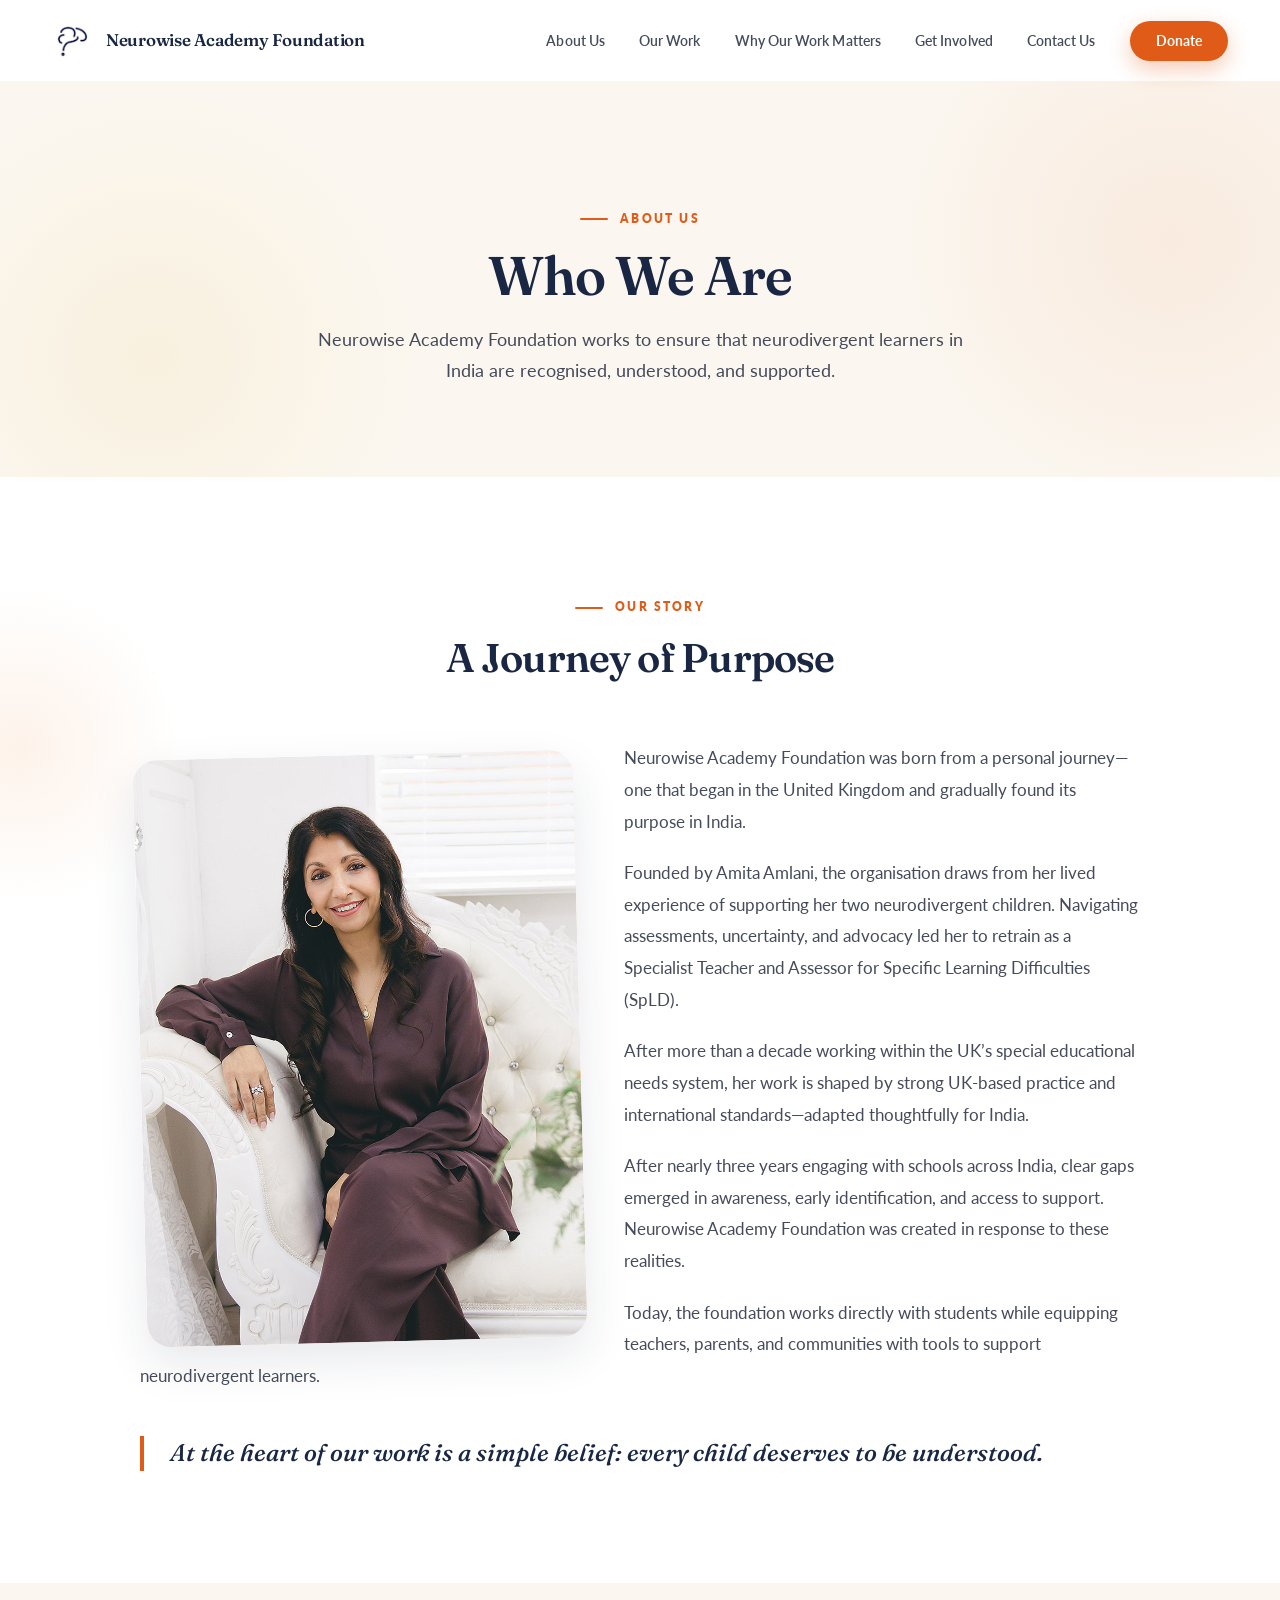
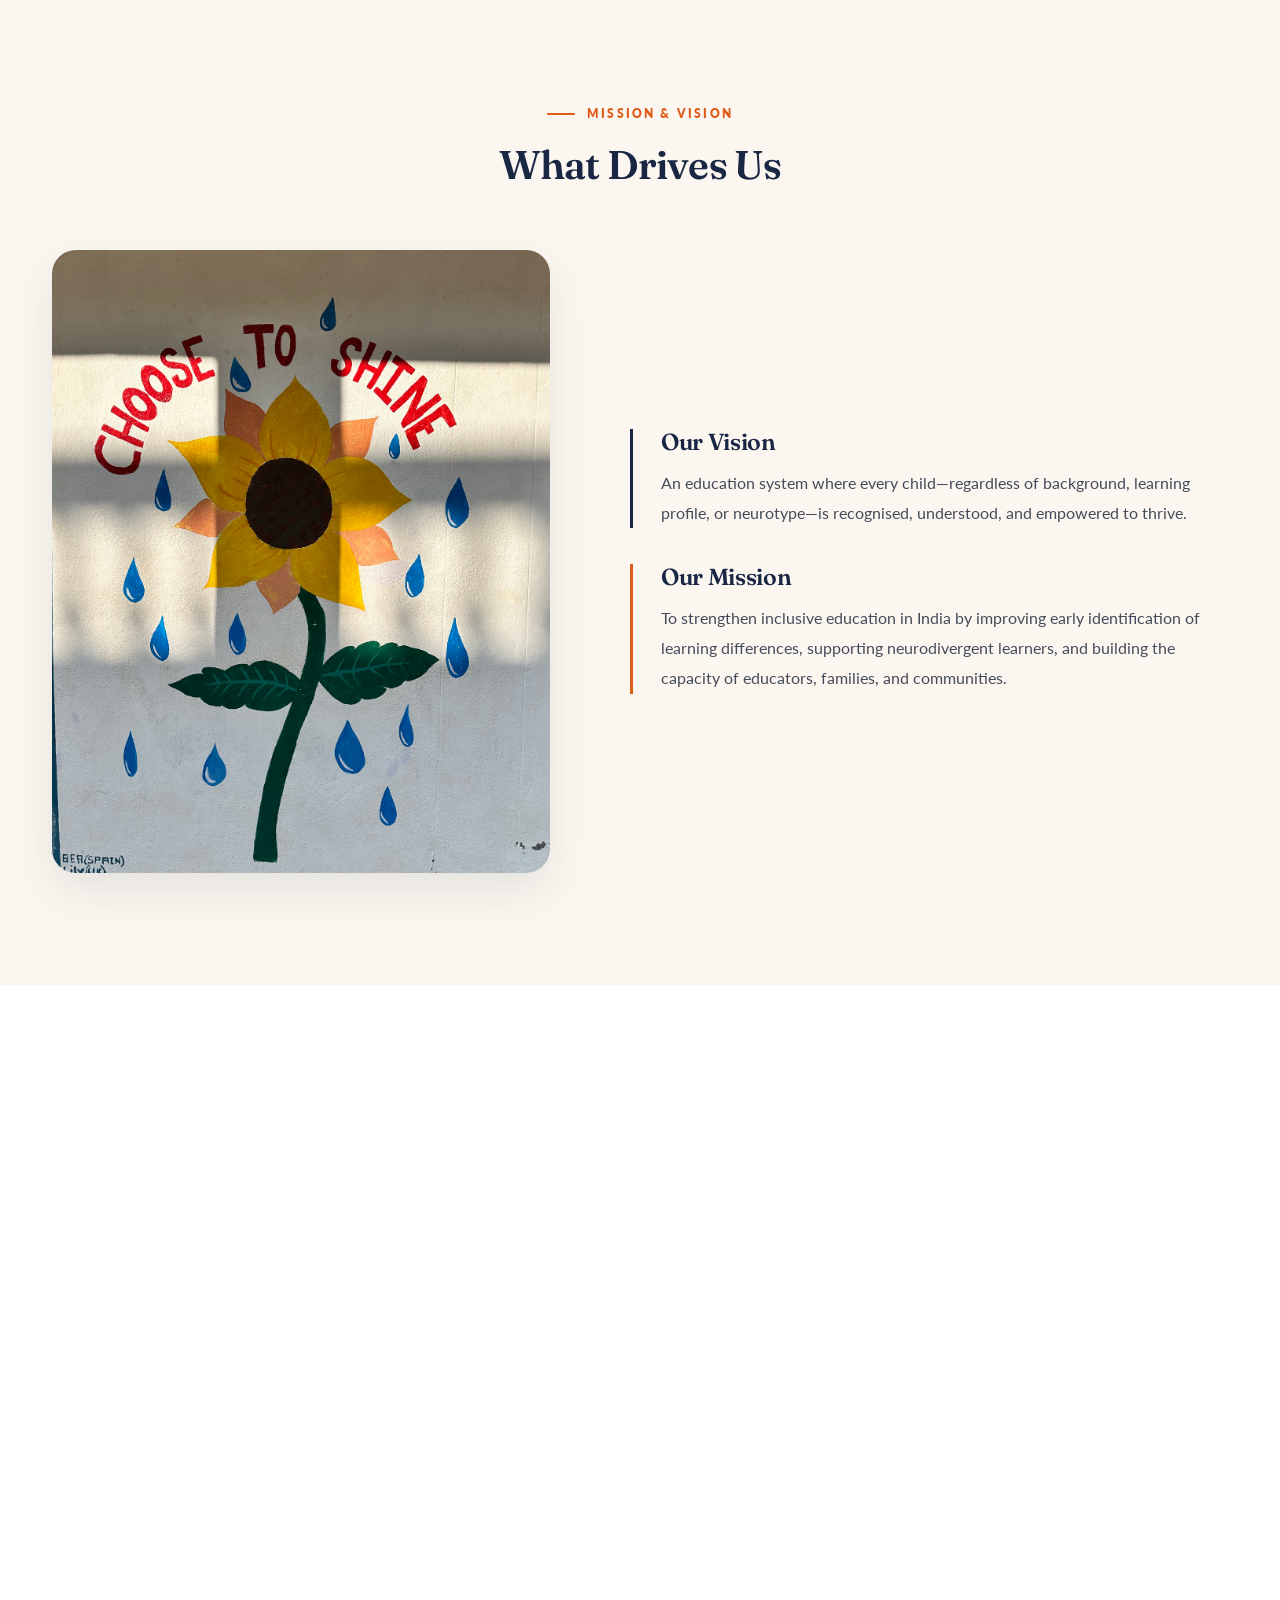
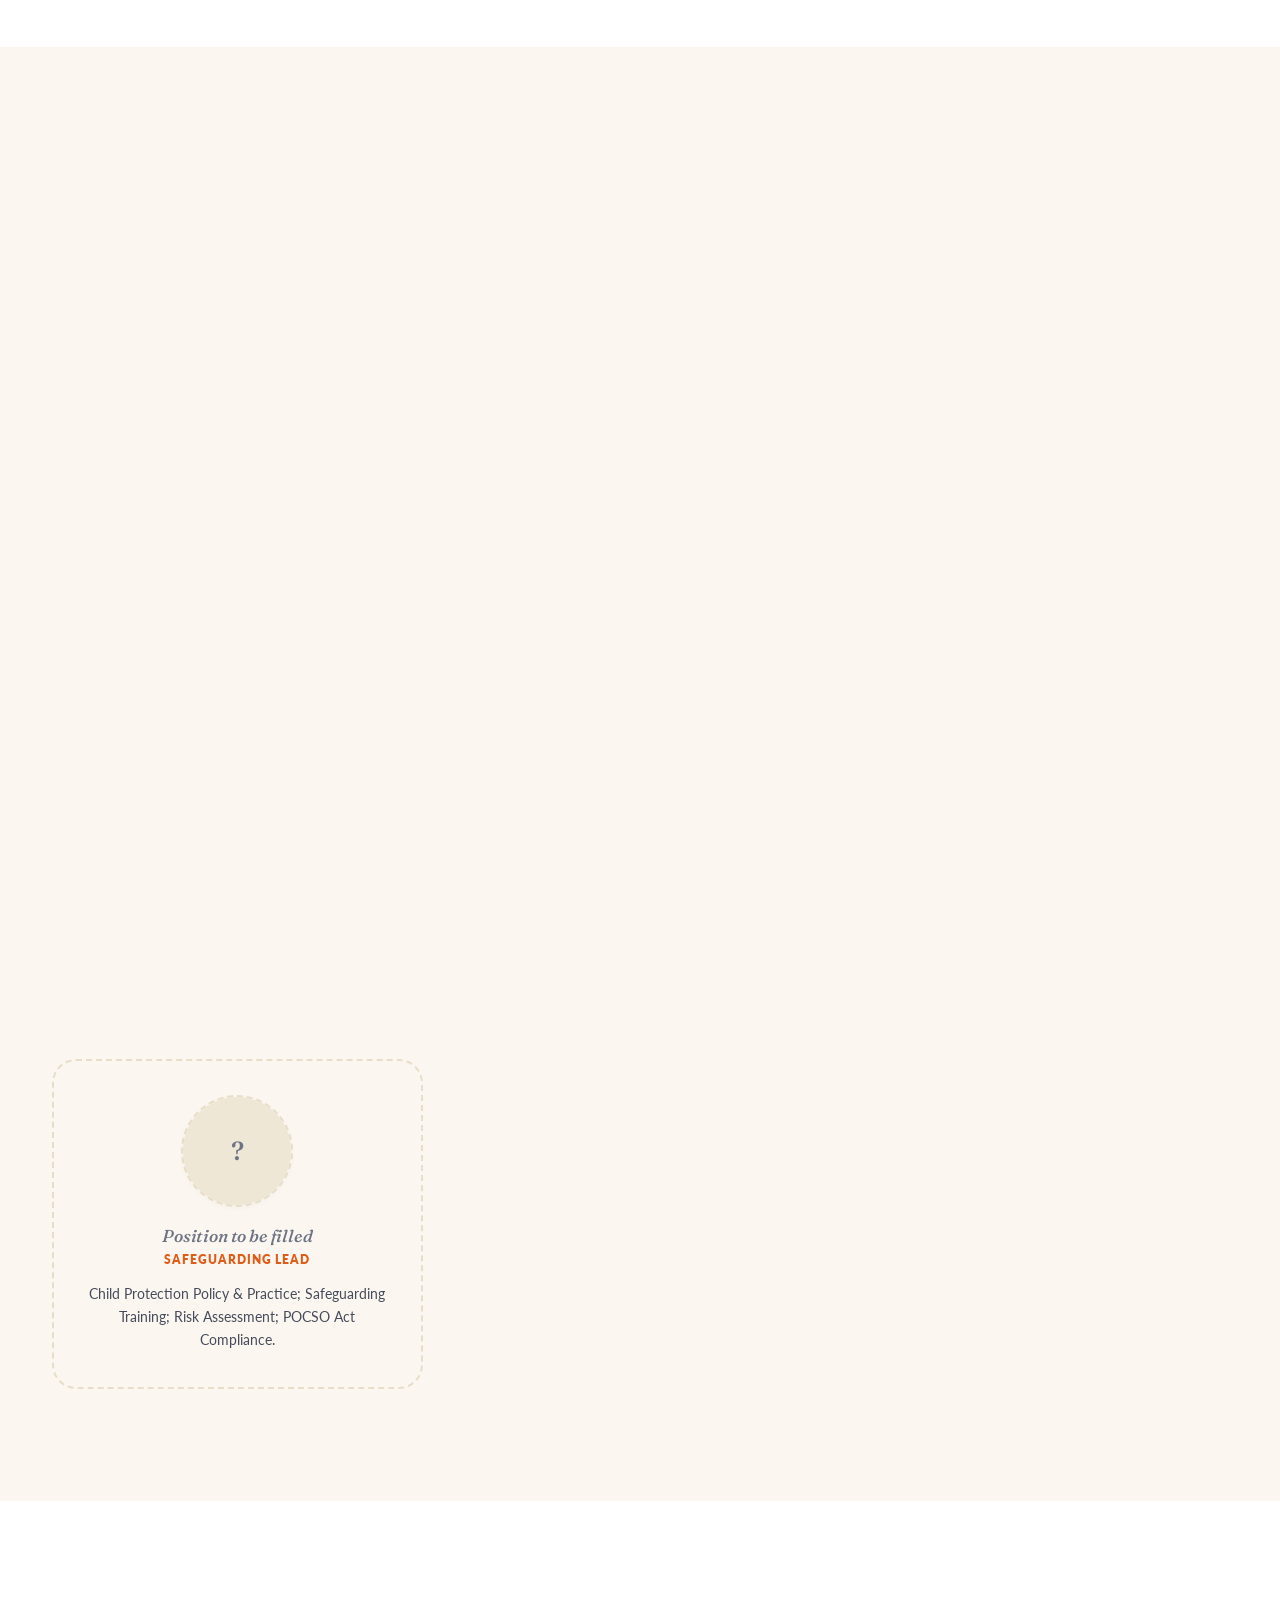
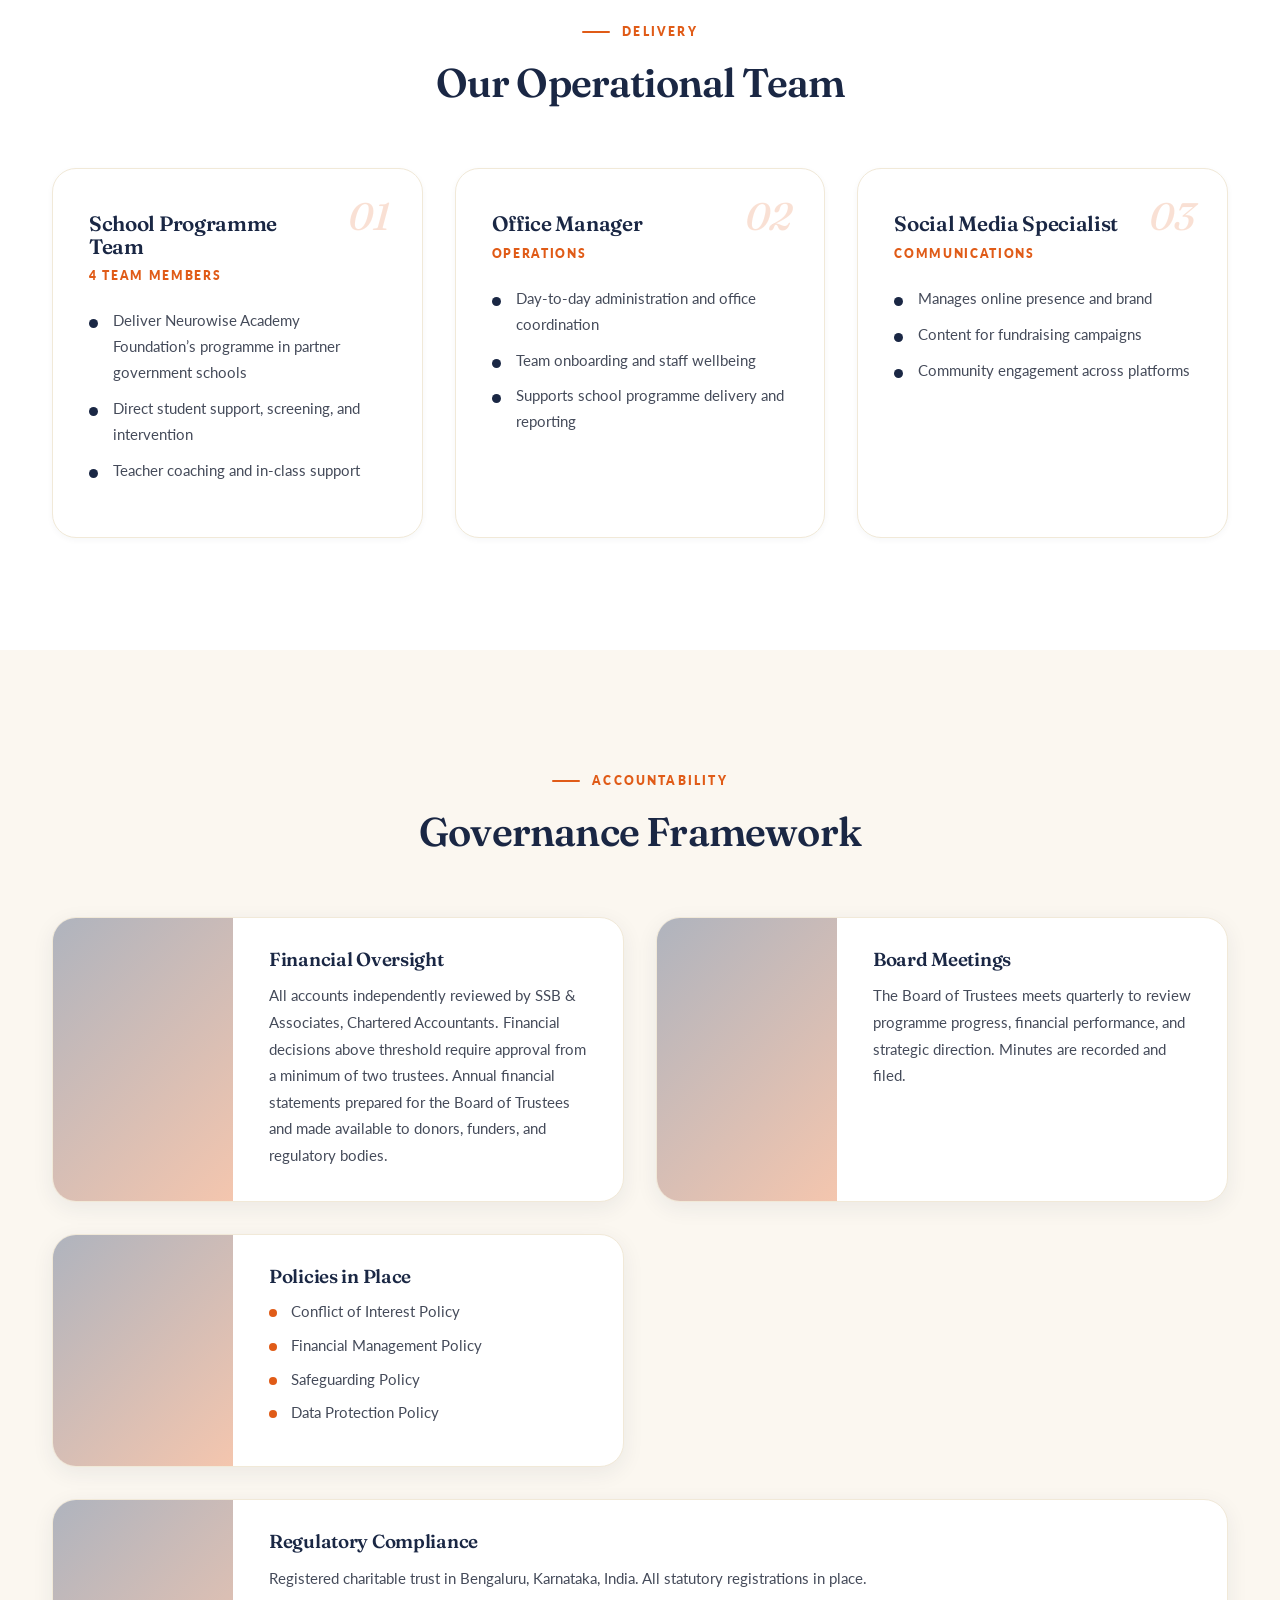
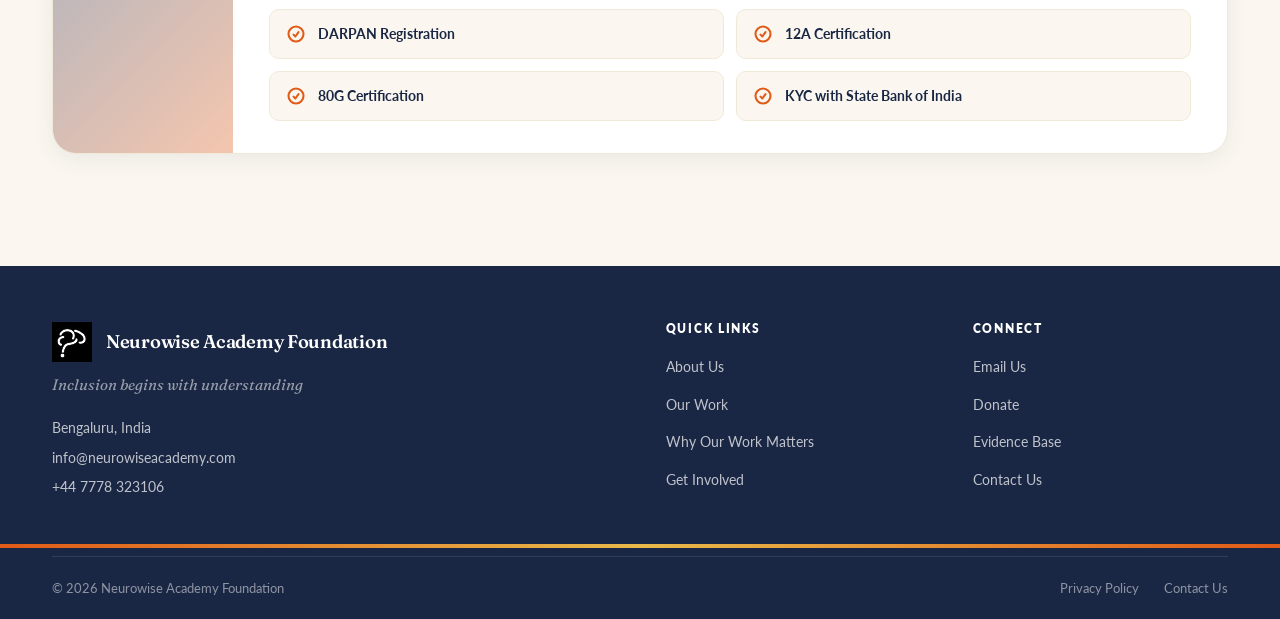
==== commit 5873ffc6: "Fix hero baked-text, redesign ops cards + involve layout, compliance grid - Hero: swap to hero-nirva" ====
--- a/about.html
+++ b/about.html
@@ -207,7 +207,7 @@
         <h2 class="section-title">Our Operational Team</h2>
       </div>
       <div class="ops-grid">
-        <div class="ops-card reveal">
+        <div class="ops-card reveal" data-num="01">
           <h3>School Programme Team</h3>
           <div class="ops-size">4 Team Members</div>
           <ul class="ops-list">
@@ -216,7 +216,7 @@
             <li>Teacher coaching and in-class support</li>
           </ul>
         </div>
-        <div class="ops-card reveal reveal-d1">
+        <div class="ops-card reveal reveal-d1" data-num="02">
           <h3>Office Manager</h3>
           <div class="ops-size">Operations</div>
           <ul class="ops-list">
@@ -225,7 +225,7 @@
             <li>Supports school programme delivery and reporting</li>
           </ul>
         </div>
-        <div class="ops-card reveal reveal-d2">
+        <div class="ops-card reveal reveal-d2" data-num="03">
           <h3>Social Media Specialist</h3>
           <div class="ops-size">Communications</div>
           <ul class="ops-list">
@@ -272,27 +272,27 @@
             </ul>
           </div>
         </div>
-        <div class="framework-card reveal reveal-d3">
+        <div class="framework-card framework-wide reveal reveal-d3">
           <div class="framework-img fi-compliance"></div>
           <div class="framework-body">
             <h3>Regulatory Compliance</h3>
-            <p>Registered charitable trust in Bengaluru, Karnataka, India.</p>
+            <p>Registered charitable trust in Bengaluru, Karnataka, India. All statutory registrations in place.</p>
             <div class="compliance-grid">
               <div class="compliance-box">
                 <svg xmlns="http://www.w3.org/2000/svg" fill="none" viewBox="0 0 24 24" stroke-width="2.5" stroke="currentColor"><path stroke-linecap="round" stroke-linejoin="round" d="M9 12.75L11.25 15 15 9.75M21 12a9 9 0 11-18 0 9 9 0 0118 0z"/></svg>
-                <span>DARPAN</span>
+                <span>DARPAN Registration</span>
               </div>
               <div class="compliance-box">
                 <svg xmlns="http://www.w3.org/2000/svg" fill="none" viewBox="0 0 24 24" stroke-width="2.5" stroke="currentColor"><path stroke-linecap="round" stroke-linejoin="round" d="M9 12.75L11.25 15 15 9.75M21 12a9 9 0 11-18 0 9 9 0 0118 0z"/></svg>
-                <span>12A</span>
+                <span>12A Certification</span>
               </div>
               <div class="compliance-box">
                 <svg xmlns="http://www.w3.org/2000/svg" fill="none" viewBox="0 0 24 24" stroke-width="2.5" stroke="currentColor"><path stroke-linecap="round" stroke-linejoin="round" d="M9 12.75L11.25 15 15 9.75M21 12a9 9 0 11-18 0 9 9 0 0118 0z"/></svg>
-                <span>80G</span>
+                <span>80G Certification</span>
               </div>
               <div class="compliance-box">
                 <svg xmlns="http://www.w3.org/2000/svg" fill="none" viewBox="0 0 24 24" stroke-width="2.5" stroke="currentColor"><path stroke-linecap="round" stroke-linejoin="round" d="M9 12.75L11.25 15 15 9.75M21 12a9 9 0 11-18 0 9 9 0 0118 0z"/></svg>
-                <span>SBI KYC</span>
+                <span>KYC with State Bank of India</span>
               </div>
             </div>
           </div>
--- a/styles.css
+++ b/styles.css
@@ -1465,28 +1465,41 @@
   gap: 32px;
 }
 .ops-card {
-  padding: 40px 34px;
-  background: var(--bg-warm);
+  padding: 44px 36px;
+  background: #fff;
   border-radius: var(--radius-lg);
-  border-top: 4px solid var(--orange);
-  box-shadow: var(--shadow-sm);
-  transition: transform 0.3s var(--ease-out);
-}
-.ops-card:nth-child(2) { border-top-color: var(--navy); }
-.ops-card:nth-child(3) { border-top-color: var(--gold); }
-.ops-card:hover { transform: translateY(-5px); }
-.ops-card h3 { margin-bottom: 6px; font-size: 1.22rem; }
+  border: 1px solid var(--border-soft);
+  box-shadow: var(--shadow-xs);
+  transition: transform 0.35s var(--ease-out), box-shadow 0.35s var(--ease-out), border-color 0.3s var(--ease);
+  position: relative;
+}
+.ops-card:hover {
+  transform: translateY(-6px);
+  box-shadow: var(--shadow-md);
+  border-color: var(--border);
+}
+.ops-card::before {
+  content: attr(data-num);
+  position: absolute;
+  top: 28px; right: 32px;
+  font-family: var(--serif);
+  font-size: 2.4rem;
+  font-weight: 500;
+  font-style: italic;
+  color: var(--orange);
+  opacity: 0.18;
+  line-height: 1;
+}
+.ops-card h3 { margin-bottom: 8px; font-size: 1.3rem; padding-right: 60px; }
 .ops-size {
   font-family: var(--sans);
-  font-size: 0.76rem;
+  font-size: 0.74rem;
   font-weight: 800;
   color: var(--orange);
   text-transform: uppercase;
-  letter-spacing: 0.1em;
-  margin-bottom: 18px;
-}
-.ops-card:nth-child(2) .ops-size { color: var(--navy); }
-.ops-card:nth-child(3) .ops-size { color: #a88527; }
+  letter-spacing: 0.14em;
+  margin-bottom: 22px;
+}
 .ops-list {
   list-style: none;
   padding: 0;
@@ -1527,13 +1540,16 @@
   box-shadow: var(--shadow-sm);
   transition: transform 0.3s var(--ease-out), box-shadow 0.3s var(--ease-out);
 }
+.framework-card.framework-wide {
+  grid-column: 1 / -1;
+}
 .framework-card:hover {
   transform: translateY(-5px);
   box-shadow: var(--shadow-md);
 }
 .framework-img {
   flex-shrink: 0;
-  width: 160px;
+  width: 180px;
   background: linear-gradient(135deg, var(--navy) 0%, var(--navy-soft) 100%);
   position: relative;
   overflow: hidden;
@@ -1578,35 +1594,32 @@
 
 .compliance-grid {
   display: grid;
-  grid-template-columns: repeat(4, 1fr);
-  gap: 14px;
-  margin-top: 22px;
-  max-width: 640px;
+  grid-template-columns: repeat(2, 1fr);
+  gap: 12px;
+  margin-top: 18px;
+  width: 100%;
 }
 .compliance-box {
-  aspect-ratio: 1;
   display: flex;
-  flex-direction: column;
   align-items: center;
-  justify-content: center;
-  gap: 10px;
-  padding: 14px 10px;
+  gap: 12px;
+  padding: 14px 16px;
   background: var(--bg-warm);
-  border-radius: var(--radius);
+  border-radius: var(--radius-sm);
   border: 1px solid var(--border-soft);
-  text-align: center;
   transition: transform 0.3s var(--ease-out), border-color 0.3s var(--ease);
 }
 .compliance-box:hover {
-  transform: translateY(-3px);
   border-color: var(--orange);
+  background: #fff;
 }
 .compliance-box svg {
-  width: 28px; height: 28px;
+  width: 20px; height: 20px;
   color: var(--orange);
+  flex-shrink: 0;
 }
 .compliance-box span {
-  font-size: 0.8rem;
+  font-size: 0.88rem;
   font-weight: 700;
   color: var(--navy);
   line-height: 1.3;
@@ -1879,69 +1892,100 @@
 .involve-section { background: var(--bg); }
 .involve-grid {
   display: grid;
-  grid-template-columns: 1fr 1fr;
-  gap: 36px;
+  grid-template-columns: repeat(2, 1fr);
+  gap: 0;
+  max-width: 1120px;
+  margin: 0 auto;
+  border-top: 1px solid var(--border);
+  border-left: 1px solid var(--border);
 }
 .involve-card {
-  padding: 52px 42px;
+  padding: 56px 48px;
+  background: transparent;
+  border-right: 1px solid var(--border);
+  border-bottom: 1px solid var(--border);
+  transition: background 0.35s var(--ease);
+  position: relative;
+  overflow: hidden;
+  display: flex;
+  flex-direction: column;
+}
+.involve-card::before {
+  content: '';
+  position: absolute;
+  top: 0; left: 0;
+  width: 4px; height: 0;
+  background: var(--orange);
+  transition: height 0.4s var(--ease-out);
+}
+.involve-card:hover {
   background: var(--bg-warm);
-  border-radius: var(--radius-lg);
-  border: 1px solid var(--border-soft);
-  transition: transform 0.4s var(--ease-out), box-shadow 0.4s var(--ease-out), border-color 0.3s var(--ease);
-  position: relative;
-  overflow: hidden;
-}
-.involve-card::before {
-  content: '';
-  position: absolute;
-  top: -60px; right: -60px;
-  width: 180px; height: 180px;
-  background: radial-gradient(circle, var(--orange-soft) 0%, transparent 70%);
-  opacity: 0.5;
-  border-radius: 50%;
-  transition: transform 0.5s var(--ease-out);
-}
-.involve-card:hover {
-  transform: translateY(-8px);
-  box-shadow: var(--shadow-md);
-  border-color: var(--border);
-}
-.involve-card:hover::before { transform: scale(1.5); }
+}
+.involve-card:hover::before { height: 100%; }
 .involve-card-highlight {
   background: linear-gradient(135deg, var(--navy) 0%, var(--navy-deep) 100%);
-  border-color: transparent;
+  grid-column: 1 / -1;
+  padding: 64px 56px;
+  border: none;
+  display: grid;
+  grid-template-columns: 1fr auto;
+  gap: 40px;
+  align-items: center;
   color: #fff;
+  position: relative;
 }
 .involve-card-highlight::before {
+  content: '';
+  position: absolute;
+  top: -80px; right: -80px;
+  width: 320px; height: 320px;
   background: radial-gradient(circle, rgba(232,185,74,0.24) 0%, transparent 70%);
-  opacity: 0.8;
-}
-.involve-card-highlight h3 { color: #fff; }
-.involve-card-highlight p { color: rgba(255,255,255,0.82); }
-.involve-card-highlight .link-arrow { color: var(--gold); }
+  opacity: 0.9;
+  border-radius: 50%;
+  height: 320px; width: 320px;
+}
+.involve-card-highlight:hover { background: linear-gradient(135deg, var(--navy) 0%, var(--navy-deep) 100%); }
+.involve-card-highlight:hover::before { height: 320px; }
+.involve-card-highlight h3 { color: #fff; font-size: 2rem; }
+.involve-card-highlight p { color: rgba(255,255,255,0.92); font-size: 1.08rem; max-width: 560px; }
+.involve-card-highlight .involve-number { color: var(--gold); font-size: 0.82rem; }
+.involve-card-highlight .btn-donate {
+  white-space: nowrap;
+}
+.involve-highlight-text { position: relative; z-index: 1; }
+
 .involve-number {
   display: inline-block;
-  font-family: var(--serif);
-  font-size: 0.92rem;
+  font-family: var(--sans);
+  font-size: 0.72rem;
+  font-weight: 800;
+  font-style: normal;
+  text-transform: uppercase;
+  letter-spacing: 0.16em;
+  color: var(--orange);
+  margin-bottom: 22px;
+  position: relative;
+  z-index: 1;
+}
+.involve-card h3 {
+  margin-bottom: 18px;
+  position: relative;
+  z-index: 1;
+  font-size: 1.7rem;
   font-weight: 500;
-  font-style: italic;
-  color: var(--orange);
-  margin-bottom: 18px;
-  position: relative;
-  z-index: 1;
-}
-.involve-card-highlight .involve-number { color: var(--gold); }
-.involve-card h3 { margin-bottom: 16px; position: relative; z-index: 1; font-size: 1.5rem; }
+}
 .involve-card p {
   color: var(--text-mid);
-  font-size: 1rem;
+  font-size: 1.02rem;
   line-height: 1.8;
   margin-bottom: 18px;
   position: relative; z-index: 1;
 }
 .involve-card .link-arrow {
-  position: relative; z-index: 1;
-  margin-top: 12px;
+  position: relative;
+  z-index: 1;
+  margin-top: auto;
+  padding-top: 8px;
 }
 
 /* =========================================================
@@ -2288,6 +2332,8 @@
   .framework-grid { grid-template-columns: 1fr; }
 
   .involve-grid { grid-template-columns: 1fr; }
+  .involve-card { padding: 44px 32px; }
+  .involve-card-highlight { grid-template-columns: 1fr; gap: 24px; padding: 48px 32px; }
   .contact-grid { grid-template-columns: 1fr; gap: 52px; }
   .donate-grid { grid-template-columns: 1fr; }
   .compliance-grid { grid-template-columns: repeat(2, 1fr); }
